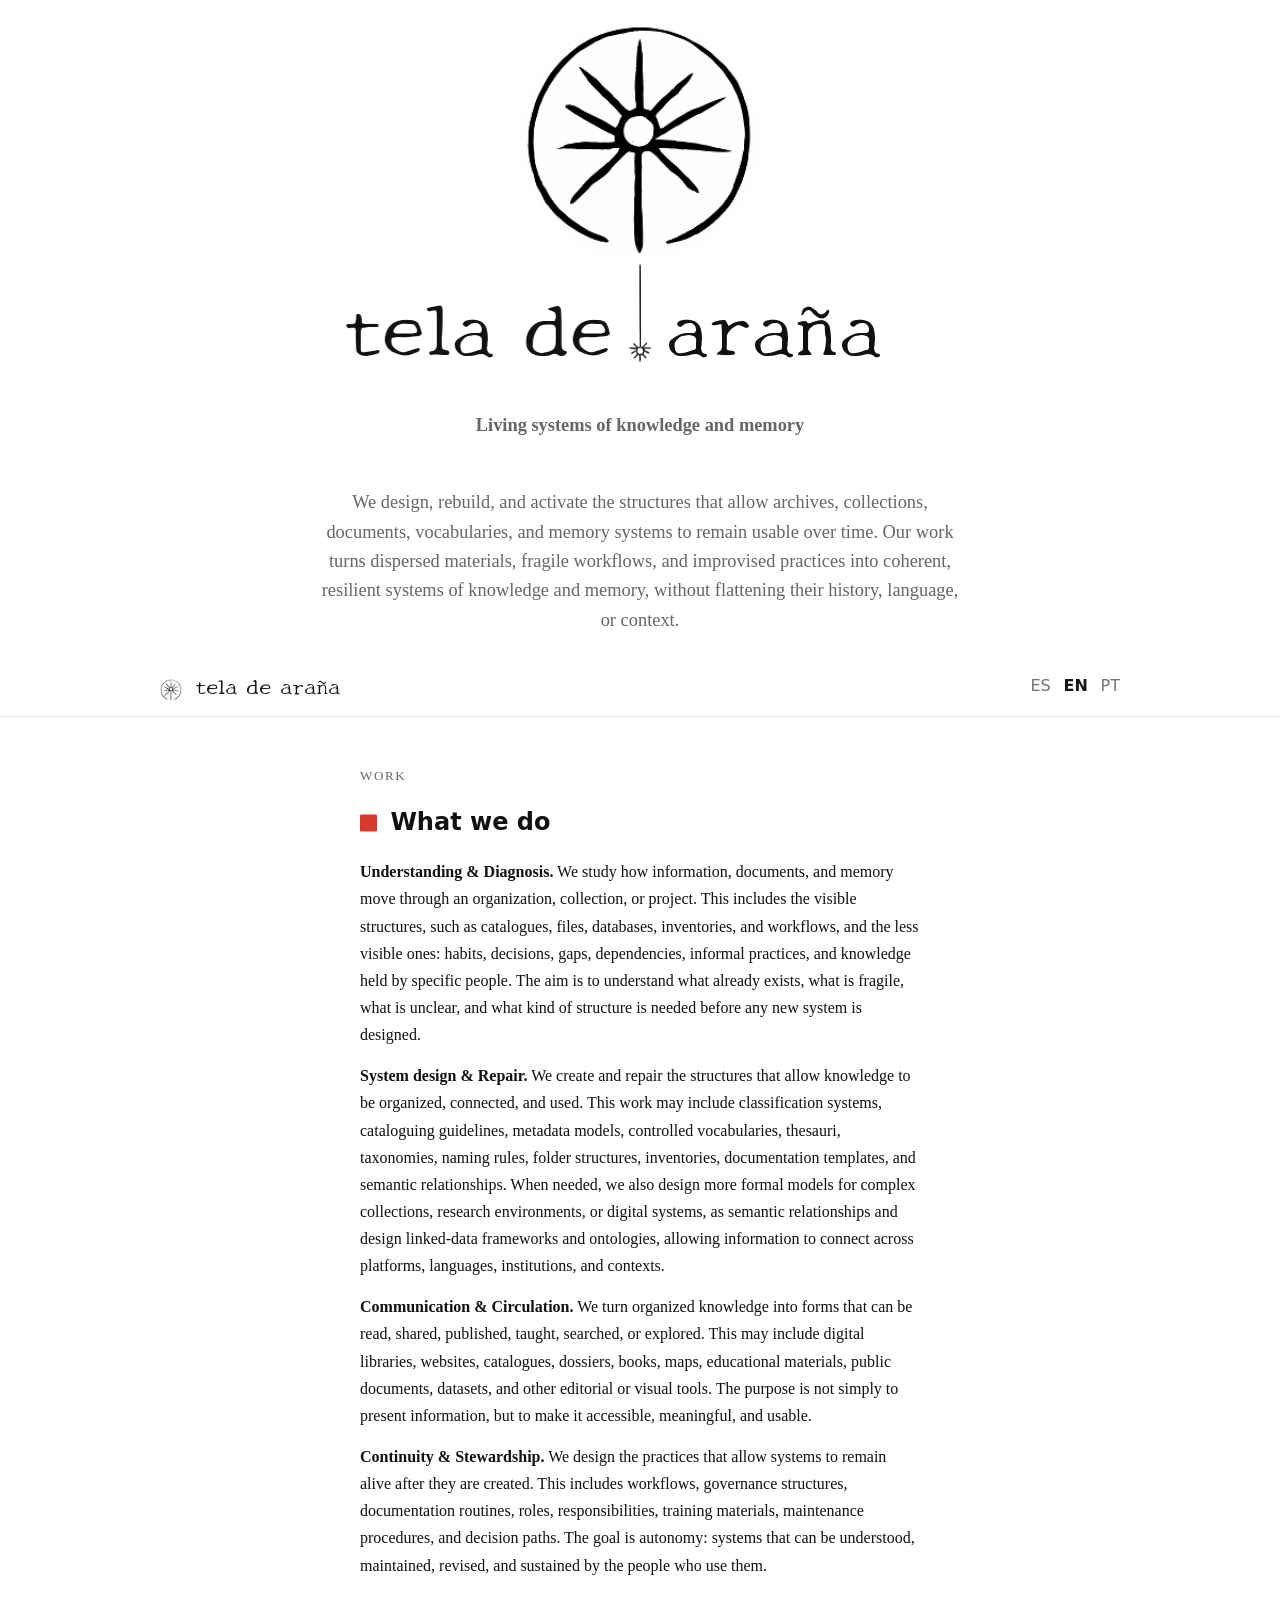
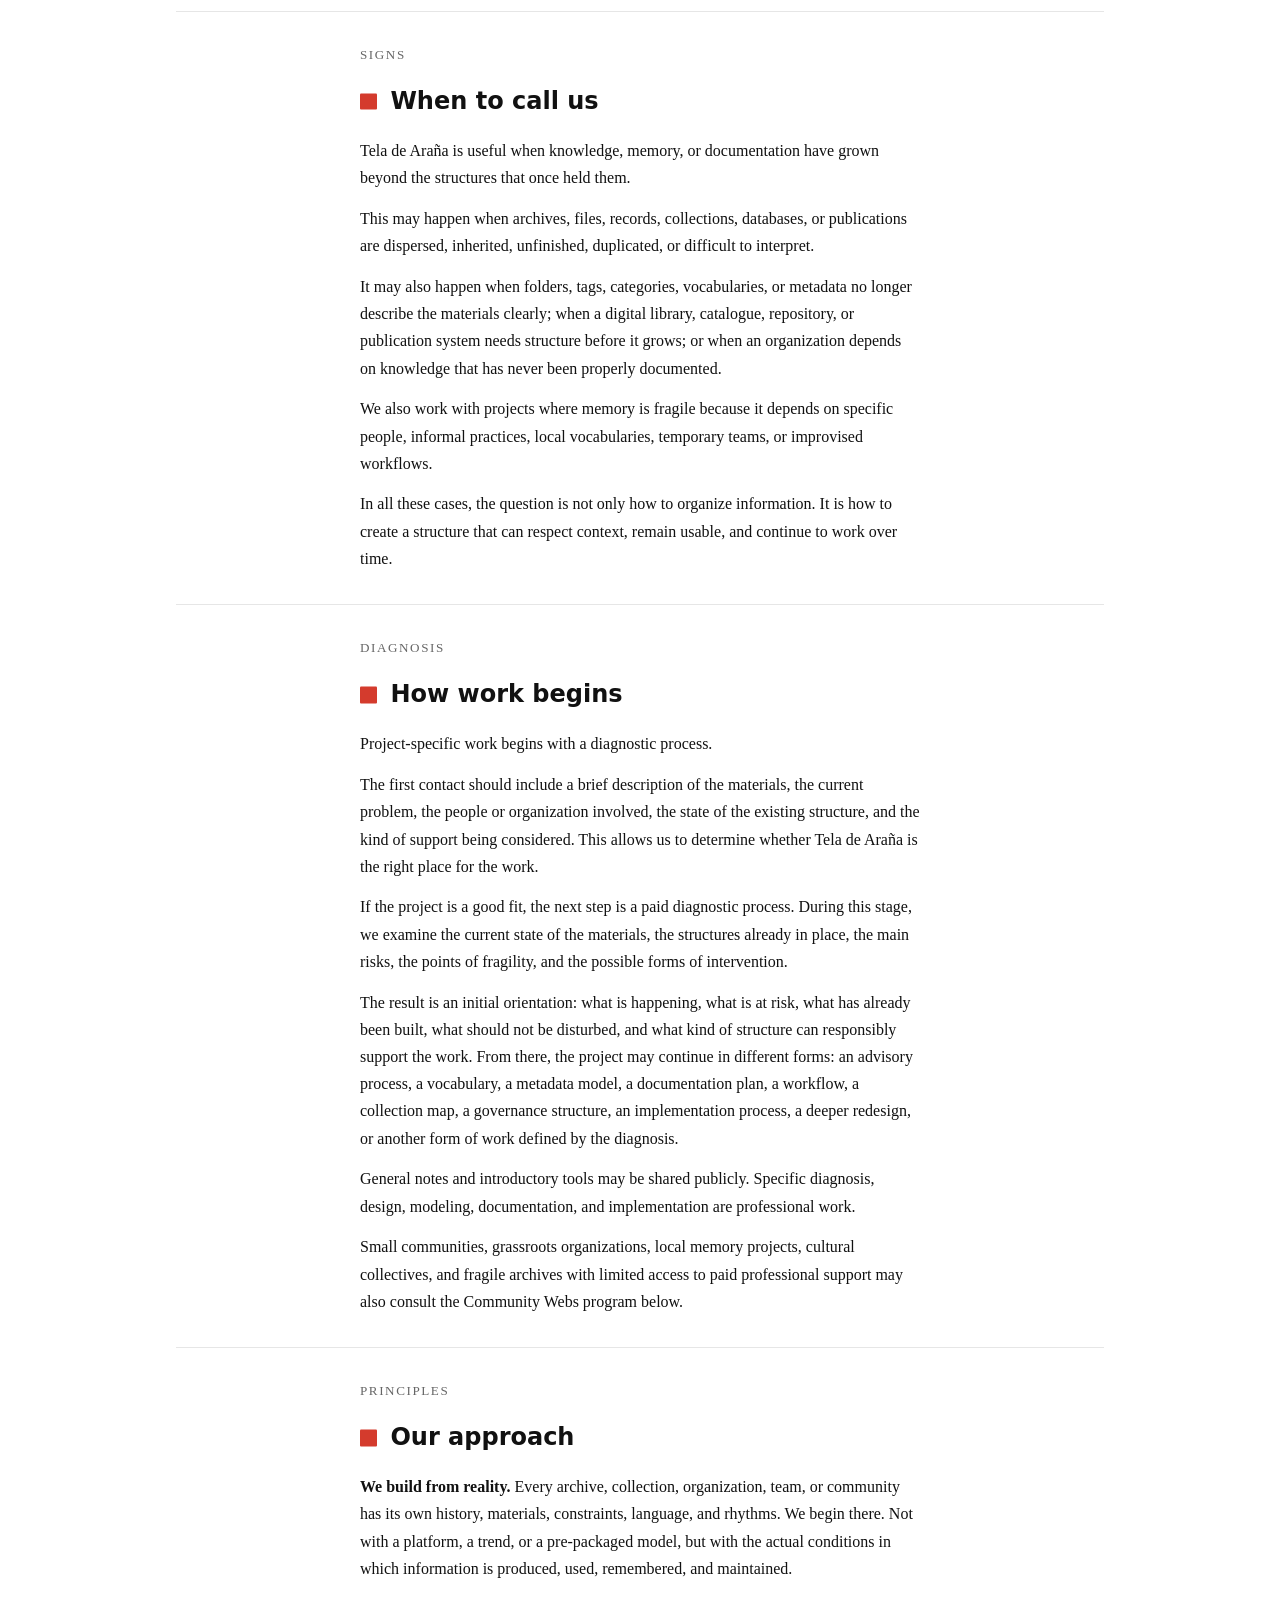
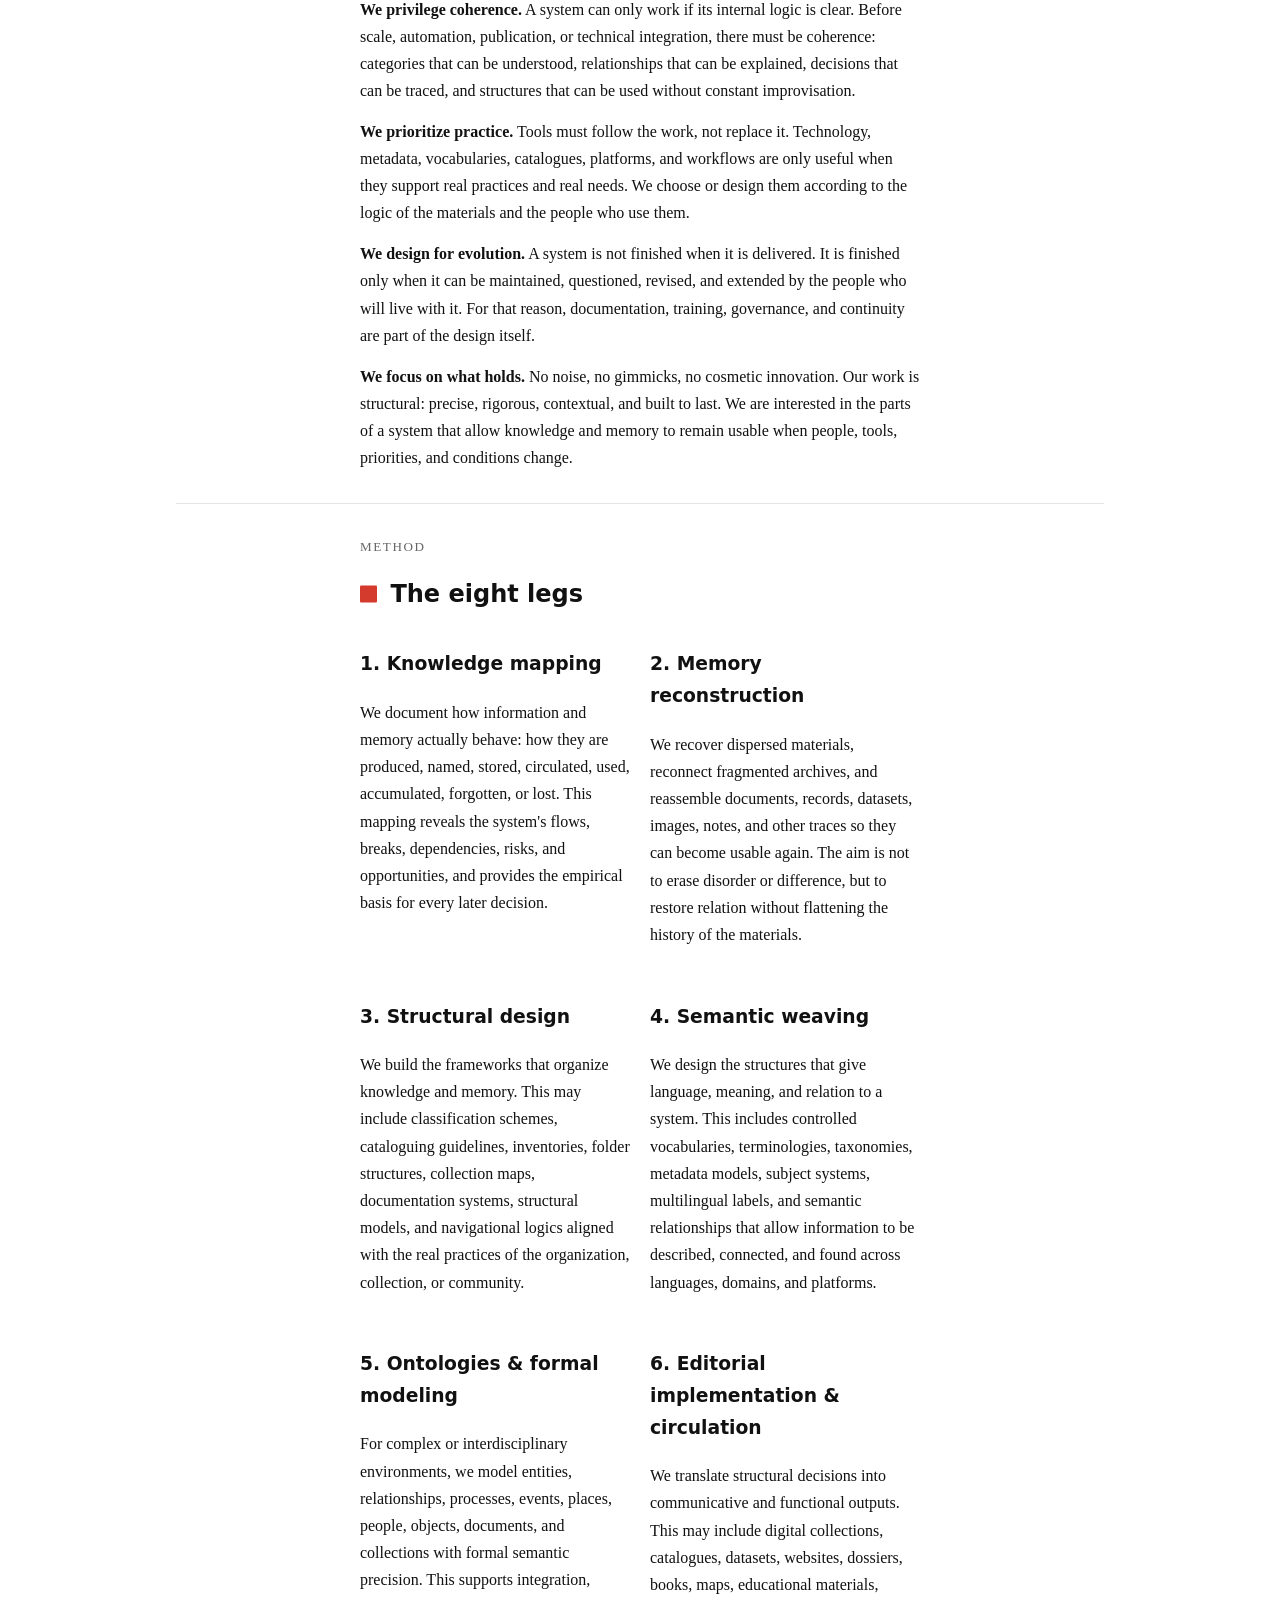
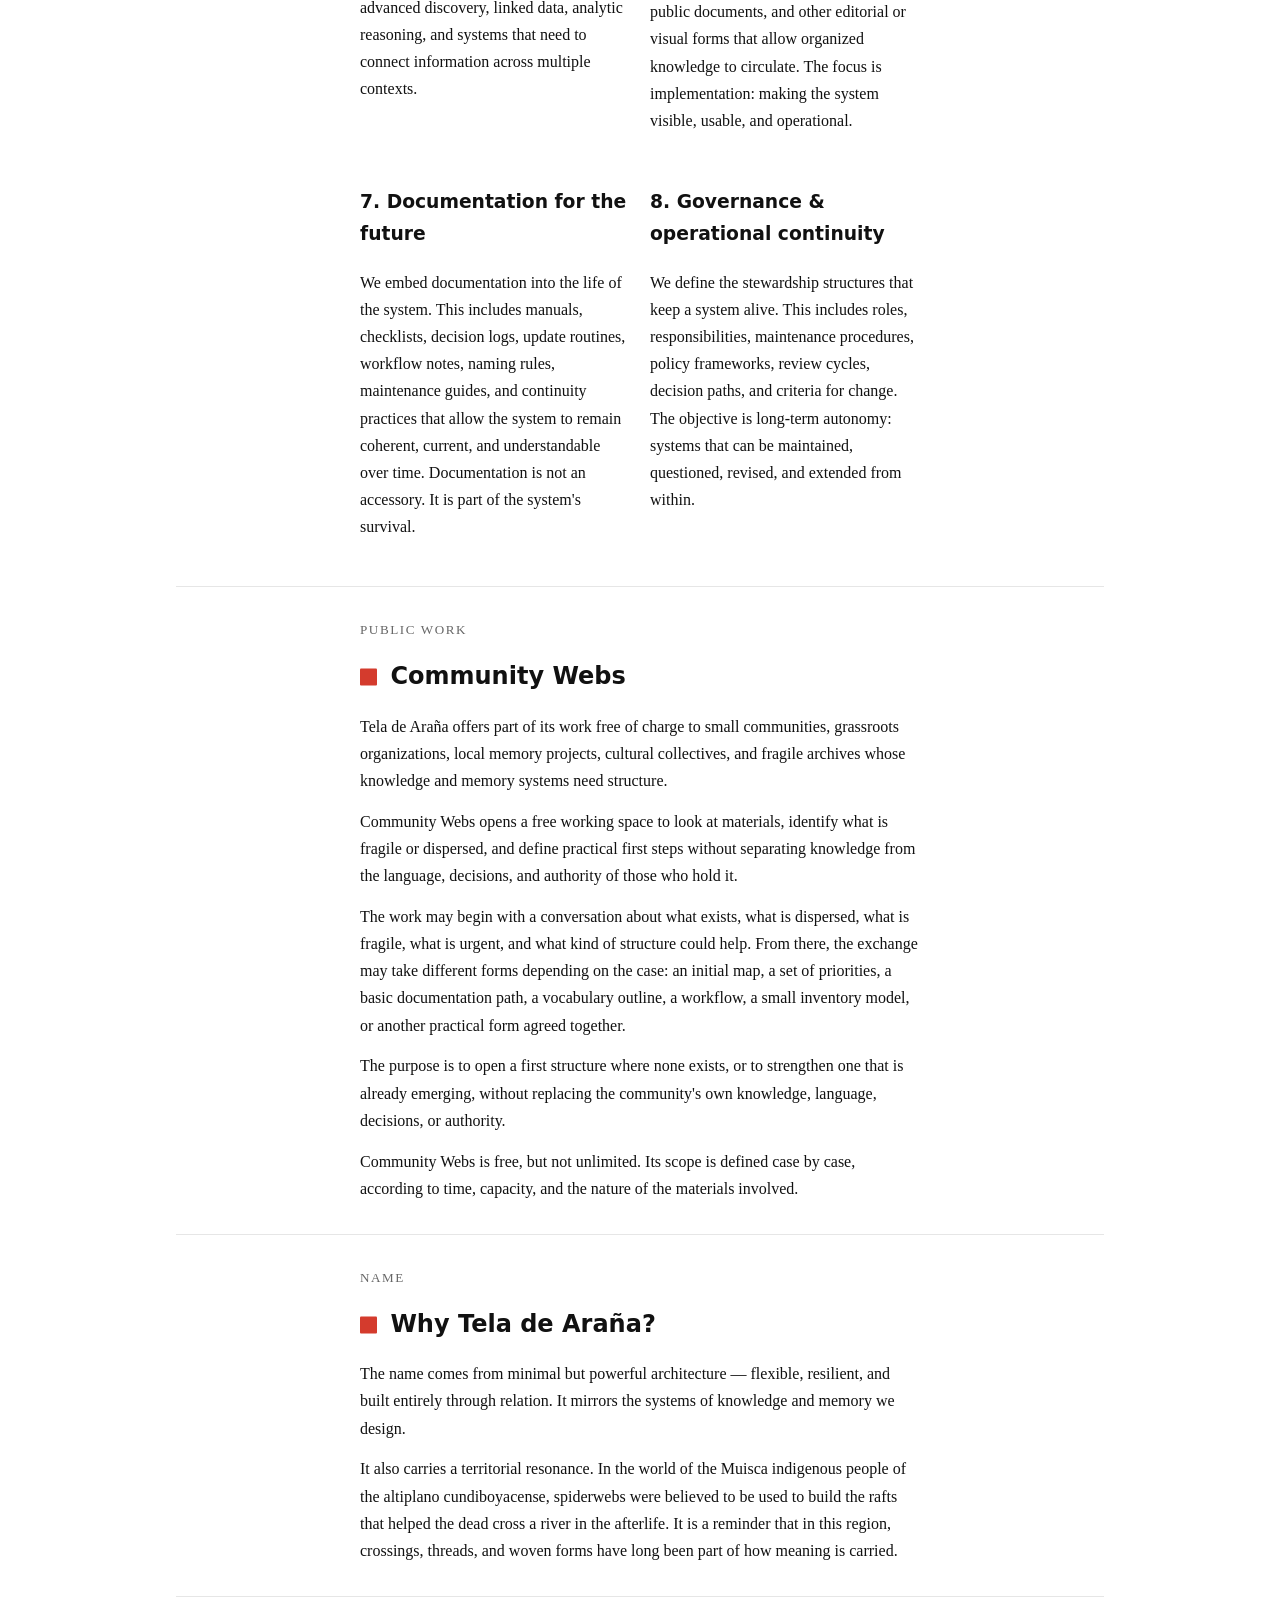
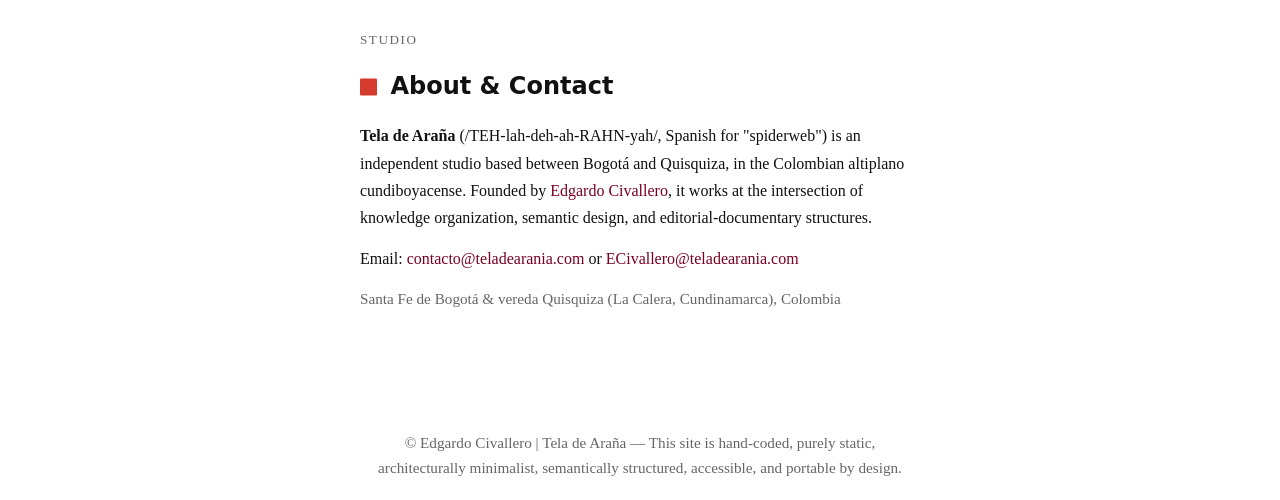
==== english.html @ c9904afb "Add files via upload" ====
<!DOCTYPE html>

<html lang="en">

<head>

<title>Tela de Araña | Living Systems of Knowledge and Memory | By Edgardo Civallero</title>

<link rel="icon" href="/favicon.ico" type="image/x-icon">
<link rel="icon" href="/favicon.png?v=2">

<meta charset="utf-8">
<meta name="viewport" content="width=device-width, initial-scale=1">
<meta name="description" content="Latin American studio specializing in knowledge organization, semantic design, and documentary–editorial systems for institutions, organizations and collectives.">

<link rel="preload" href="style.css" as="style">
<link rel="stylesheet" href="style.css">
<meta name="color-scheme" content="light dark">

<!-- Structured data -->

<script type="application/ld+json">
{
"@context": "https://schema.org",
"@type": "Organization",
"name": "Tela de Araña",
"url": "https://teladearania.com/",
"description": "Independent studio for living knowledge systems in Latin America.",
"founder": "Edgardo Civallero",
"address": {
"@type": "PostalAddress",
"addressLocality": "Bogotá",
"addressCountry": "CO"
}
}
</script>

</head>

<body>

<header role="banner">
<figure class="brand" role="group" aria-label="Tela de Araña">
<img class="brand-circle" src="img/mark-circle.png" alt="Tela de Araña glyph">
<figcaption class="brand-wordmark" aria-label="tela de araña">
<span class="left">tela de</span>
<img class="brand-thread" src="img/mark-thread.png" alt="" aria-hidden="true">
<span class="right">araña</span>
</figcaption>
</figure>

<p class="lead">
<strong>Living systems of knowledge and memory</strong></p>
<p class="lead">
We design, rebuild, and activate the structures that allow archives, collections, documents, vocabularies, and memory systems to remain usable over time. Our work turns dispersed materials, fragile workflows, and improvised practices into coherent, resilient systems of knowledge and memory, without flattening their history, language, or context.</p>
</header>

<nav class="topbar">
<div class="topbar-inner">
<a class="topbar-brand" href="/">
<img src="img/mark-circle.png" alt="" class="topbar-logo">
tela de araña
</a>
<div class="topbar-lang">
<a href="index.html" lang="es">ES</a>
<a href="/" lang="en" aria-current="page">EN</a>
<a href="portugues.html" lang="pt">PT</a>
</div>
</div>
</nav>

<main id="content" role="main">

<section id="work" aria-labelledby="h-work">
<div class="kicker">Work</div>
<h2 id="h-work">What we do</h2>
<p>
<strong>Understanding & Diagnosis.</strong> We study how information, documents, and memory move through an organization, collection, or project. This includes the visible structures, such as catalogues, files, databases, inventories, and workflows, and the less visible ones: habits, decisions, gaps, dependencies, informal practices, and knowledge held by specific people. The aim is to understand what already exists, what is fragile, what is unclear, and what kind of structure is needed before any new system is designed.</p>
<p>
<strong>System design & Repair.</strong> We create and repair the structures that allow knowledge to be organized, connected, and used. This work may include classification systems, cataloguing guidelines, metadata models, controlled vocabularies, thesauri, taxonomies, naming rules, folder structures, inventories, documentation templates, and semantic relationships. When needed, we also design more formal models for complex collections, research environments, or digital systems, as semantic relationships and design linked-data frameworks and ontologies, allowing information to connect across platforms, languages, institutions, and contexts.</p>
<p>
<strong>Communication & Circulation.</strong> We turn organized knowledge into forms that can be read, shared, published, taught, searched, or explored. This may include digital libraries, websites, catalogues, dossiers, books, maps, educational materials, public documents, datasets, and other editorial or visual tools. The purpose is not simply to present information, but to make it accessible, meaningful, and usable.</p>
<p>
<strong>Continuity & Stewardship.</strong> We design the practices that allow systems to remain alive after they are created. This includes workflows, governance structures, documentation routines, roles, responsibilities, training materials, maintenance procedures, and decision paths. The goal is autonomy: systems that can be understood, maintained, revised, and sustained by the people who use them.</p>
</section>

<hr>

<section id="signs" aria-labelledby="h-signs">
<div class="kicker">Signs</div>
<h2 id="h-signs">When to call us</h2>
<p>
Tela de Araña is useful when knowledge, memory, or documentation have grown beyond the structures that once held them.</p>
<p>
This may happen when archives, files, records, collections, databases, or publications are dispersed, inherited, unfinished, duplicated, or difficult to interpret.</p>
<p>
It may also happen when folders, tags, categories, vocabularies, or metadata no longer describe the materials clearly; when a digital library, catalogue, repository, or publication system needs structure before it grows; or when an organization depends on knowledge that has never been properly documented.</p>
<p>
We also work with projects where memory is fragile because it depends on specific people, informal practices, local vocabularies, temporary teams, or improvised workflows.</p>
<p>
In all these cases, the question is not only how to organize information. It is how to create a structure that can respect context, remain usable, and continue to work over time.</p>
</section>

<hr>

<section id="diagnosis" aria-labelledby="h-diagnosis">
<div class="kicker">Diagnosis</div>
<h2 id="h-diagnosis">How work begins</h2>
<p>
Project-specific work begins with a diagnostic process.</p>
<p>
The first contact should include a brief description of the materials, the current problem, the people or organization involved, the state of the existing structure, and the kind of support being considered. This allows us to determine whether Tela de Araña is the right place for the work.</p>
<p>
If the project is a good fit, the next step is a paid diagnostic process. During this stage, we examine the current state of the materials, the structures already in place, the main risks, the points of fragility, and the possible forms of intervention.</p>
<p>
The result is an initial orientation: what is happening, what is at risk, what has already been built, what should not be disturbed, and what kind of structure can responsibly support the work. From there, the project may continue in different forms: an advisory process, a vocabulary, a metadata model, a documentation plan, a workflow, a collection map, a governance structure, an implementation process, a deeper redesign, or another form of work defined by the diagnosis.</p>
<p>
General notes and introductory tools may be shared publicly. Specific diagnosis, design, modeling, documentation, and implementation are professional work.</p>
<p>
Small communities, grassroots organizations, local memory projects, cultural collectives, and fragile archives with limited access to paid professional support may also consult the Community Webs program below.</p>
</section>

<hr>

<section id="principles" aria-labelledby="h-principles">
<div class="kicker">Principles</div>
<h2 id="h-principles">Our approach</h2>
<p>
<strong>We build from reality.</strong> Every archive, collection, organization, team, or community has its own history, materials, constraints, language, and rhythms. We begin there. Not with a platform, a trend, or a pre-packaged model, but with the actual conditions in which information is produced, used, remembered, and maintained.</p>
<p>
<strong>We privilege coherence.</strong> A system can only work if its internal logic is clear. Before scale, automation, publication, or technical integration, there must be coherence: categories that can be understood, relationships that can be explained, decisions that can be traced, and structures that can be used without constant improvisation.</p>
<p>
<strong>We prioritize practice.</strong> Tools must follow the work, not replace it. Technology, metadata, vocabularies, catalogues, platforms, and workflows are only useful when they support real practices and real needs. We choose or design them according to the logic of the materials and the people who use them.</p>
<p>
<strong>We design for evolution.</strong> A system is not finished when it is delivered. It is finished only when it can be maintained, questioned, revised, and extended by the people who will live with it. For that reason, documentation, training, governance, and continuity are part of the design itself.</p>
<p>
<strong>We focus on what holds.</strong> No noise, no gimmicks, no cosmetic innovation. Our work is structural: precise, rigorous, contextual, and built to last. We are interested in the parts of a system that allow knowledge and memory to remain usable when people, tools, priorities, and conditions change.</p>
</section>

<hr>

<section id="method" aria-labelledby="h-method">
<div class="kicker">Method</div>
<h2 id="h-method">The eight legs</h2>
<div class="grid grid-2" role="list">
<article role="listitem"><h3>1. Knowledge mapping</h3><p>
We document how information and memory actually behave: how they are produced, named, stored, circulated, used, accumulated, forgotten, or lost. This mapping reveals the system's flows, breaks, dependencies, risks, and opportunities, and provides the empirical basis for every later decision.</p></article>
<article role="listitem"><h3>2. Memory reconstruction</h3><p>
We recover dispersed materials, reconnect fragmented archives, and reassemble documents, records, datasets, images, notes, and other traces so they can become usable again. The aim is not to erase disorder or difference, but to restore relation without flattening the history of the materials.</p></article>
<article role="listitem"><h3>3. Structural design</h3><p>
We build the frameworks that organize knowledge and memory. This may include classification schemes, cataloguing guidelines, inventories, folder structures, collection maps, documentation systems, structural models, and navigational logics aligned with the real practices of the organization, collection, or community.</p></article>
<article role="listitem"><h3>4. Semantic weaving</h3><p>
We design the structures that give language, meaning, and relation to a system. This includes controlled vocabularies, terminologies, taxonomies, metadata models, subject systems, multilingual labels, and semantic relationships that allow information to be described, connected, and found across languages, domains, and platforms.</p></article>
<article role="listitem"><h3>5. Ontologies & formal modeling</h3><p>
For complex or interdisciplinary environments, we model entities, relationships, processes, events, places, people, objects, documents, and collections with formal semantic precision. This supports integration, advanced discovery, linked data, analytic reasoning, and systems that need to connect information across multiple contexts.</p></article>
<article role="listitem"><h3>6. Editorial implementation & circulation</h3><p>
We translate structural decisions into communicative and functional outputs. This may include digital collections, catalogues, datasets, websites, dossiers, books, maps, educational materials, public documents, and other editorial or visual forms that allow organized knowledge to circulate. The focus is implementation: making the system visible, usable, and operational.</p></article>
<article role="listitem"><h3>7. Documentation for the future</h3><p>
We embed documentation into the life of the system. This includes manuals, checklists, decision logs, update routines, workflow notes, naming rules, maintenance guides, and continuity practices that allow the system to remain coherent, current, and understandable over time. Documentation is not an accessory. It is part of the system's survival.</p></article>
<article role="listitem"><h3>8. Governance & operational continuity</h3><p>
We define the stewardship structures that keep a system alive. This includes roles, responsibilities, maintenance procedures, policy frameworks, review cycles, decision paths, and criteria for change. The objective is long-term autonomy: systems that can be maintained, questioned, revised, and extended from within.</p></article>
</div>
</section>

<hr>

<section id="publicwork" aria-labelledby="h-publicwork">
<div class="kicker">Public work</div>
<h2 id="h-publicwork">Community Webs</h2>
<p>
Tela de Araña offers part of its work free of charge to small communities, grassroots organizations, local memory projects, cultural collectives, and fragile archives whose knowledge and memory systems need structure.</p>
<p>
Community Webs opens a free working space to look at materials, identify what is fragile or dispersed, and define practical first steps without separating knowledge from the language, decisions, and authority of those who hold it.</p>
<p>
The work may begin with a conversation about what exists, what is dispersed, what is fragile, what is urgent, and what kind of structure could help. From there, the exchange may take different forms depending on the case: an initial map, a set of priorities, a basic documentation path, a vocabulary outline, a workflow, a small inventory model, or another practical form agreed together.</p>
<p>
The purpose is to open a first structure where none exists, or to strengthen one that is already emerging, without replacing the community's own knowledge, language, decisions, or authority.</p>
<p>
Community Webs is free, but not unlimited. Its scope is defined case by case, according to time, capacity, and the nature of the materials involved.</p>
</section>

<hr>

<section id="name" aria-labelledby="h-name">
<div class="kicker">Name</div>
<h2 id="h-name">Why Tela de Araña?</h2>
<p>The name comes from minimal but powerful architecture — flexible, resilient, and built entirely through relation. It mirrors the systems of knowledge and memory we design.</p>
<p>It also carries a territorial resonance. In the world of the Muisca indigenous people of the altiplano cundiboyacense, spiderwebs were believed to be used to build the rafts that helped the dead cross a river in the afterlife. It is a reminder that in this region, crossings, threads, and woven forms have long been part of how meaning is carried.</p>
</section>

<hr>

<section id="contact" aria-labelledby="h-contact">
<div class="kicker">Studio</div>
<h2 id="h-contact">About & Contact</h2>
<p><strong>Tela de Araña</strong> (/TEH-lah-deh-ah-RAHN-yah/, Spanish for "spiderweb") is an independent studio based between Bogotá and Quisquiza, in the Colombian altiplano cundiboyacense. Founded by <a href="https://edgardocivallero.com/eng/english.html" target="_blank" title="Edgardo Civallero">Edgardo Civallero</a>, it works at the intersection of knowledge organization, semantic design, and editorial-documentary structures.</p>
<p>Email: <a href="mailto:contacto@teladearania.com">contacto@teladearania.com</a> or <a href="mailto:ECivallero@teladearania.com">ECivallero@teladearania.com</a></p>
<p class="small">Santa Fe de Bogotá & vereda Quisquiza (La Calera, Cundinamarca), Colombia</p>
</section>
</main>

<footer role="contentinfo">
<p class="small">© Edgardo Civallero | Tela de Araña — This site is hand-coded, purely static, architecturally minimalist, semantically structured, accessible, and portable by design.</p>
</footer>
</body>
</html>
---- style.css ----
/* Fuente */

@font-face {
font-family: 'New Tegomin';
src: url('fonts/NewTegomin-Regular.ttf') format('truetype');
font-weight: 400;
font-style: normal;
font-display: swap;
}

/* Variables de diseño */

:root {
/* Colores */
--bg: #ffffff;
--fg: #111111;
--muted: #666666;
--link: #7a0022;
--line: #e6e6e6;
--accent: #d43b2d;

/* layout */
--maxch: 70ch;

/* Brand / logo */
--brand-w: 680px;
--circle-d: 240px;
--thread-h: 100px;
--gap: 22px;

--title-size: 4.8rem;
--title-track: 0.01em;

/* Animación del logo */
--t-fade: 2.2s;
--t-drop: 2.6s;
--t-slide: 2.0s;

--delay-circle: .20s;
--delay-thread: 1.20s;
--delay-left:   2.20s;
--delay-right:  2.45s;
}

/* Paleta Dark Mode */

@media (prefers-color-scheme: dark) {
:root {
--bg: #0b0b0c;
--fg: #eaeaea;
--muted: #a9a9a9;
--accent: #d43b2d;
--link: #e06666;
--line: #2a2a2a;
}
}

/* Base */

* {
box-sizing: border-box;
}

html {
scroll-behavior: smooth;
}

body {
margin: 0;
background: var(--bg);
color: var(--fg);
font: 16px/1.7 ui-serif, Georgia, Cambria, "Times New Roman", Times, serif;
}

/* Main */

main {
max-width: 960px;
margin: 0 auto;
padding: 3rem 1rem;
}

header, footer {
max-width: 960px;
margin: 0 auto;
padding: 1.25rem 1rem;
}

/* Tipografía */

h1, h2, h3 {
font-family: ui-sans-serif, system-ui, -apple-system, "Segoe UI", Roboto, Helvetica, Arial;
}

h1 {
font-weight: 600;
font-size: clamp(1.8rem, 1.2rem + 2.2vw, 3.2rem);
margin: 0.5rem 0 0;
}

h2 {
position: relative;
padding-left: 1.9rem;
line-height: 1.3;
}

h2::before {
content: "";
position: absolute;
left: 0;
top: 50%;
transform: translateY(-50%);
width: .7em;
height: .7em;
background: var(--accent);
border-radius: 1px;
}

.lead {
max-width: var(--maxch);
color: var(--muted);
text-align: center;
margin: 3rem auto 0;
font-size: 1.15rem;
line-height: 1.6;
}

hr {
border: 0;
border-top: 1px solid var(--line);
margin: 2rem 0;
}

section {
max-width: var(--maxch);
margin: 0 auto 2rem auto;
}

p {
margin: 0.85rem 0;
}

a {
color: var(--link);
text-decoration: none;
text-underline-offset: 0.15em;
}

a:focus-visible, button:focus-visible {
outline: 2px solid var(--link);
outline-offset: 2px;
}

.small {
font-size: 0.95rem;
color: var(--muted);
}

/* Grid */

.grid {
display: grid;
grid-template-columns: 1fr;
gap: 1.25rem;
}

@media (min-width: 900px) {
.grid-2 {
grid-template-columns: 1fr 1fr;
}
}

.kicker {
letter-spacing: 0.12em;
text-transform: uppercase;
font-size: 0.82rem;
color: var(--muted);
}

ul.clean {
list-style: none;
padding: 0;
margin: 0;
}

ul.clean li {
margin: 0.4rem 0;
}

code {
font-family: ui-monospace, SFMono-Regular, Menlo, Monaco, Consolas, "Liberation Mono", monospace;
font-size: 0.9em;
background: rgba(127, 127, 127, 0.08);
padding: 0.1em 0.3em;
border-radius: 0.25em;
}

/* Pie */

footer {
text-align: center;
}

footer .small {
max-width: var(--maxch);
margin: 1.25rem auto 0;
line-height: 1.6;
}

/* Brand */

.brand {
width: var(--brand-w);
margin: 0 auto;
display: grid;
justify-items: center;
row-gap: var(--gap);
}

/* Fade in del círculo */

.brand-circle {
width: var(--circle-d);
height: auto;
opacity: 0;
animation: tdaFade var(--t-fade) cubic-bezier(.16, 1, .3, 1) var(--delay-circle) forwards;
will-change: opacity;
}

/* Wordmark */

.brand-wordmark {
width: var(--brand-w);
display: grid;
grid-template-columns: 1fr auto 1fr;
align-items: end;
column-gap: 14px;
white-space: nowrap;

font: var(--title-size)/1.05 'New Tegomin', ui-serif, Georgia, Cambria, "Times New Roman", Times, serif;
letter-spacing: var(--title-track);
color: var(--fg);
}

/* Thread */

.brand-thread {
display: block;
width: auto;
height: var(--thread-h);
justify-self: center;
align-self: end;
margin-top: -40px;
transform-origin: top center;
transform: scaleY(0);
opacity: .01;
animation: tdaDrop var(--t-drop) cubic-bezier(.16, 1, .3, 1) var(--delay-thread) forwards;
will-change: opacity, transform;
}

/* Tela de araña flanqueando el hilo */

.brand-wordmark .left, .brand-wordmark .right {
display: inline-block;
opacity: 0;
will-change: transform, opacity;
}

.brand-wordmark .left {
justify-self: end;
transform: translateX(-10%);
animation: tdaSlideL var(--t-slide) cubic-bezier(.16, 1, .3, 1) var(--delay-left) forwards;
}

.brand-wordmark .right {
justify-self: start;
transform: translateX(10%);
animation: tdaSlideR var(--t-slide) cubic-bezier(.16, 1, .3, 1) var(--delay-right) forwards;
}

/* Brand - Animaciones */

@keyframes tdaFade {
to { opacity: 1; }
}

@keyframes tdaDrop {
0%   { transform: scaleY(0); opacity: .01; }
30%  { opacity: 1; }
100% { transform: scaleY(1); opacity: 1; }
}

@keyframes tdaSlideL {
to { transform: translateX(0); opacity: 1; }
}

@keyframes tdaSlideR {
to { transform: translateX(0); opacity: 1; }
}

/* Motion accessibility */

@media (prefers-reduced-motion: reduce) {
* {
animation: none !important;
transition: none !important;
}
}

/* Sticky */

.topbar {
position: sticky;
top: 0;
z-index: 20;
background: var(--bg);
border-bottom: 1px solid var(--line);
padding: .75rem 1rem;
opacity: .98;
backdrop-filter: blur(3px);
}

.topbar-inner {
max-width: 960px;
margin: 0 auto;
display: flex;
justify-content: space-between;
align-items: center;
font-family: ui-sans-serif, system-ui, -apple-system, "Segoe UI", Roboto, Helvetica, Arial;
}

.topbar-brand {
font-family: 'New Tegomin', ui-serif, Georgia, Cambria, "Times New Roman", Times, serif;
font-weight: 400;
color: var(--fg);
text-decoration: none;
font-size: 1.35rem;
letter-spacing: var(--title-track);
}

.topbar-lang {
display: flex;
gap: .8rem;
padding: 0;
border: none;
background: none;
opacity: 1;
}

.topbar-lang a {
text-decoration: none;
color: var(--fg);
opacity: .6;
transition: opacity .2s ease;
}

.topbar-lang a:hover {
opacity: 1;
}

.topbar-lang a[aria-current="page"] {
opacity: 1;
font-weight: 600;
}

.topbar-logo {
width: 22px;
height: 22px;
margin-right: .35rem;
vertical-align: middle;
opacity: .85;
}

/* Mobile banner */
@media (max-width: 560px) {
:root{
--brand-w: 100%;
--circle-d: clamp(140px, 46vw, 220px);
--title-size: clamp(2.4rem, 10vw, 3.4rem);
--gap: 14px;

/* speed up a bit on mobile */
--t-fade: 1.6s;
--t-slide: 1.1s;

/* circle first, then left, then right */
--delay-circle: .10s;
--delay-left:   .85s;
--delay-right:  1.10s;
}

.brand { width: 100%; }

.brand-wordmark{
width: 100%;
grid-template-columns: 1fr;
column-gap: 0;
row-gap: .15rem;
white-space: normal;
text-align: center;
}

/* Remove the thread on mobile */
.brand-thread{
display: none;
}

/* Center both words */
.brand-wordmark .left,
.brand-wordmark .right{
justify-self: center;
}

/* Make the slide-in feel right on mobile */
.brand-wordmark .left{
transform: translateX(-16%);
animation: tdaSlideL var(--t-slide) cubic-bezier(.16, 1, .3, 1) var(--delay-left) forwards;
}

.brand-wordmark .right{
transform: translateX(16%);
animation: tdaSlideR var(--t-slide) cubic-bezier(.16, 1, .3, 1) var(--delay-right) forwards;
}

/* Optional: tighten the lead spacing so the header breathes */
.lead{
margin-top: 1.6rem;
font-size: 1.05rem;
}
}
---- style.css ----
/* Fuente */

@font-face {
font-family: 'New Tegomin';
src: url('fonts/NewTegomin-Regular.ttf') format('truetype');
font-weight: 400;
font-style: normal;
font-display: swap;
}

/* Variables de diseño */

:root {
/* Colores */
--bg: #ffffff;
--fg: #111111;
--muted: #666666;
--link: #7a0022;
--line: #e6e6e6;
--accent: #d43b2d;

/* layout */
--maxch: 70ch;

/* Brand / logo */
--brand-w: 680px;
--circle-d: 240px;
--thread-h: 100px;
--gap: 22px;

--title-size: 4.8rem;
--title-track: 0.01em;

/* Animación del logo */
--t-fade: 2.2s;
--t-drop: 2.6s;
--t-slide: 2.0s;

--delay-circle: .20s;
--delay-thread: 1.20s;
--delay-left:   2.20s;
--delay-right:  2.45s;
}

/* Paleta Dark Mode */

@media (prefers-color-scheme: dark) {
:root {
--bg: #0b0b0c;
--fg: #eaeaea;
--muted: #a9a9a9;
--accent: #d43b2d;
--link: #e06666;
--line: #2a2a2a;
}
}

/* Base */

* {
box-sizing: border-box;
}

html {
scroll-behavior: smooth;
}

body {
margin: 0;
background: var(--bg);
color: var(--fg);
font: 16px/1.7 ui-serif, Georgia, Cambria, "Times New Roman", Times, serif;
}

/* Main */

main {
max-width: 960px;
margin: 0 auto;
padding: 3rem 1rem;
}

header, footer {
max-width: 960px;
margin: 0 auto;
padding: 1.25rem 1rem;
}

/* Tipografía */

h1, h2, h3 {
font-family: ui-sans-serif, system-ui, -apple-system, "Segoe UI", Roboto, Helvetica, Arial;
}

h1 {
font-weight: 600;
font-size: clamp(1.8rem, 1.2rem + 2.2vw, 3.2rem);
margin: 0.5rem 0 0;
}

h2 {
position: relative;
padding-left: 1.9rem;
line-height: 1.3;
}

h2::before {
content: "";
position: absolute;
left: 0;
top: 50%;
transform: translateY(-50%);
width: .7em;
height: .7em;
background: var(--accent);
border-radius: 1px;
}

.lead {
max-width: var(--maxch);
color: var(--muted);
text-align: center;
margin: 3rem auto 0;
font-size: 1.15rem;
line-height: 1.6;
}

hr {
border: 0;
border-top: 1px solid var(--line);
margin: 2rem 0;
}

section {
max-width: var(--maxch);
margin: 0 auto 2rem auto;
}

p {
margin: 0.85rem 0;
}

a {
color: var(--link);
text-decoration: none;
text-underline-offset: 0.15em;
}

a:focus-visible, button:focus-visible {
outline: 2px solid var(--link);
outline-offset: 2px;
}

.small {
font-size: 0.95rem;
color: var(--muted);
}

/* Grid */

.grid {
display: grid;
grid-template-columns: 1fr;
gap: 1.25rem;
}

@media (min-width: 900px) {
.grid-2 {
grid-template-columns: 1fr 1fr;
}
}

.kicker {
letter-spacing: 0.12em;
text-transform: uppercase;
font-size: 0.82rem;
color: var(--muted);
}

ul.clean {
list-style: none;
padding: 0;
margin: 0;
}

ul.clean li {
margin: 0.4rem 0;
}

code {
font-family: ui-monospace, SFMono-Regular, Menlo, Monaco, Consolas, "Liberation Mono", monospace;
font-size: 0.9em;
background: rgba(127, 127, 127, 0.08);
padding: 0.1em 0.3em;
border-radius: 0.25em;
}

/* Pie */

footer {
text-align: center;
}

footer .small {
max-width: var(--maxch);
margin: 1.25rem auto 0;
line-height: 1.6;
}

/* Brand */

.brand {
width: var(--brand-w);
margin: 0 auto;
display: grid;
justify-items: center;
row-gap: var(--gap);
}

/* Fade in del círculo */

.brand-circle {
width: var(--circle-d);
height: auto;
opacity: 0;
animation: tdaFade var(--t-fade) cubic-bezier(.16, 1, .3, 1) var(--delay-circle) forwards;
will-change: opacity;
}

/* Wordmark */

.brand-wordmark {
width: var(--brand-w);
display: grid;
grid-template-columns: 1fr auto 1fr;
align-items: end;
column-gap: 14px;
white-space: nowrap;

font: var(--title-size)/1.05 'New Tegomin', ui-serif, Georgia, Cambria, "Times New Roman", Times, serif;
letter-spacing: var(--title-track);
color: var(--fg);
}

/* Thread */

.brand-thread {
display: block;
width: auto;
height: var(--thread-h);
justify-self: center;
align-self: end;
margin-top: -40px;
transform-origin: top center;
transform: scaleY(0);
opacity: .01;
animation: tdaDrop var(--t-drop) cubic-bezier(.16, 1, .3, 1) var(--delay-thread) forwards;
will-change: opacity, transform;
}

/* Tela de araña flanqueando el hilo */

.brand-wordmark .left, .brand-wordmark .right {
display: inline-block;
opacity: 0;
will-change: transform, opacity;
}

.brand-wordmark .left {
justify-self: end;
transform: translateX(-10%);
animation: tdaSlideL var(--t-slide) cubic-bezier(.16, 1, .3, 1) var(--delay-left) forwards;
}

.brand-wordmark .right {
justify-self: start;
transform: translateX(10%);
animation: tdaSlideR var(--t-slide) cubic-bezier(.16, 1, .3, 1) var(--delay-right) forwards;
}

/* Brand - Animaciones */

@keyframes tdaFade {
to { opacity: 1; }
}

@keyframes tdaDrop {
0%   { transform: scaleY(0); opacity: .01; }
30%  { opacity: 1; }
100% { transform: scaleY(1); opacity: 1; }
}

@keyframes tdaSlideL {
to { transform: translateX(0); opacity: 1; }
}

@keyframes tdaSlideR {
to { transform: translateX(0); opacity: 1; }
}

/* Motion accessibility */

@media (prefers-reduced-motion: reduce) {
* {
animation: none !important;
transition: none !important;
}
}

/* Sticky */

.topbar {
position: sticky;
top: 0;
z-index: 20;
background: var(--bg);
border-bottom: 1px solid var(--line);
padding: .75rem 1rem;
opacity: .98;
backdrop-filter: blur(3px);
}

.topbar-inner {
max-width: 960px;
margin: 0 auto;
display: flex;
justify-content: space-between;
align-items: center;
font-family: ui-sans-serif, system-ui, -apple-system, "Segoe UI", Roboto, Helvetica, Arial;
}

.topbar-brand {
font-family: 'New Tegomin', ui-serif, Georgia, Cambria, "Times New Roman", Times, serif;
font-weight: 400;
color: var(--fg);
text-decoration: none;
font-size: 1.35rem;
letter-spacing: var(--title-track);
}

.topbar-lang {
display: flex;
gap: .8rem;
padding: 0;
border: none;
background: none;
opacity: 1;
}

.topbar-lang a {
text-decoration: none;
color: var(--fg);
opacity: .6;
transition: opacity .2s ease;
}

.topbar-lang a:hover {
opacity: 1;
}

.topbar-lang a[aria-current="page"] {
opacity: 1;
font-weight: 600;
}

.topbar-logo {
width: 22px;
height: 22px;
margin-right: .35rem;
vertical-align: middle;
opacity: .85;
}

/* Mobile banner */
@media (max-width: 560px) {
:root{
--brand-w: 100%;
--circle-d: clamp(140px, 46vw, 220px);
--title-size: clamp(2.4rem, 10vw, 3.4rem);
--gap: 14px;

/* speed up a bit on mobile */
--t-fade: 1.6s;
--t-slide: 1.1s;

/* circle first, then left, then right */
--delay-circle: .10s;
--delay-left:   .85s;
--delay-right:  1.10s;
}

.brand { width: 100%; }

.brand-wordmark{
width: 100%;
grid-template-columns: 1fr;
column-gap: 0;
row-gap: .15rem;
white-space: normal;
text-align: center;
}

/* Remove the thread on mobile */
.brand-thread{
display: none;
}

/* Center both words */
.brand-wordmark .left,
.brand-wordmark .right{
justify-self: center;
}

/* Make the slide-in feel right on mobile */
.brand-wordmark .left{
transform: translateX(-16%);
animation: tdaSlideL var(--t-slide) cubic-bezier(.16, 1, .3, 1) var(--delay-left) forwards;
}

.brand-wordmark .right{
transform: translateX(16%);
animation: tdaSlideR var(--t-slide) cubic-bezier(.16, 1, .3, 1) var(--delay-right) forwards;
}

/* Optional: tighten the lead spacing so the header breathes */
.lead{
margin-top: 1.6rem;
font-size: 1.05rem;
}
}
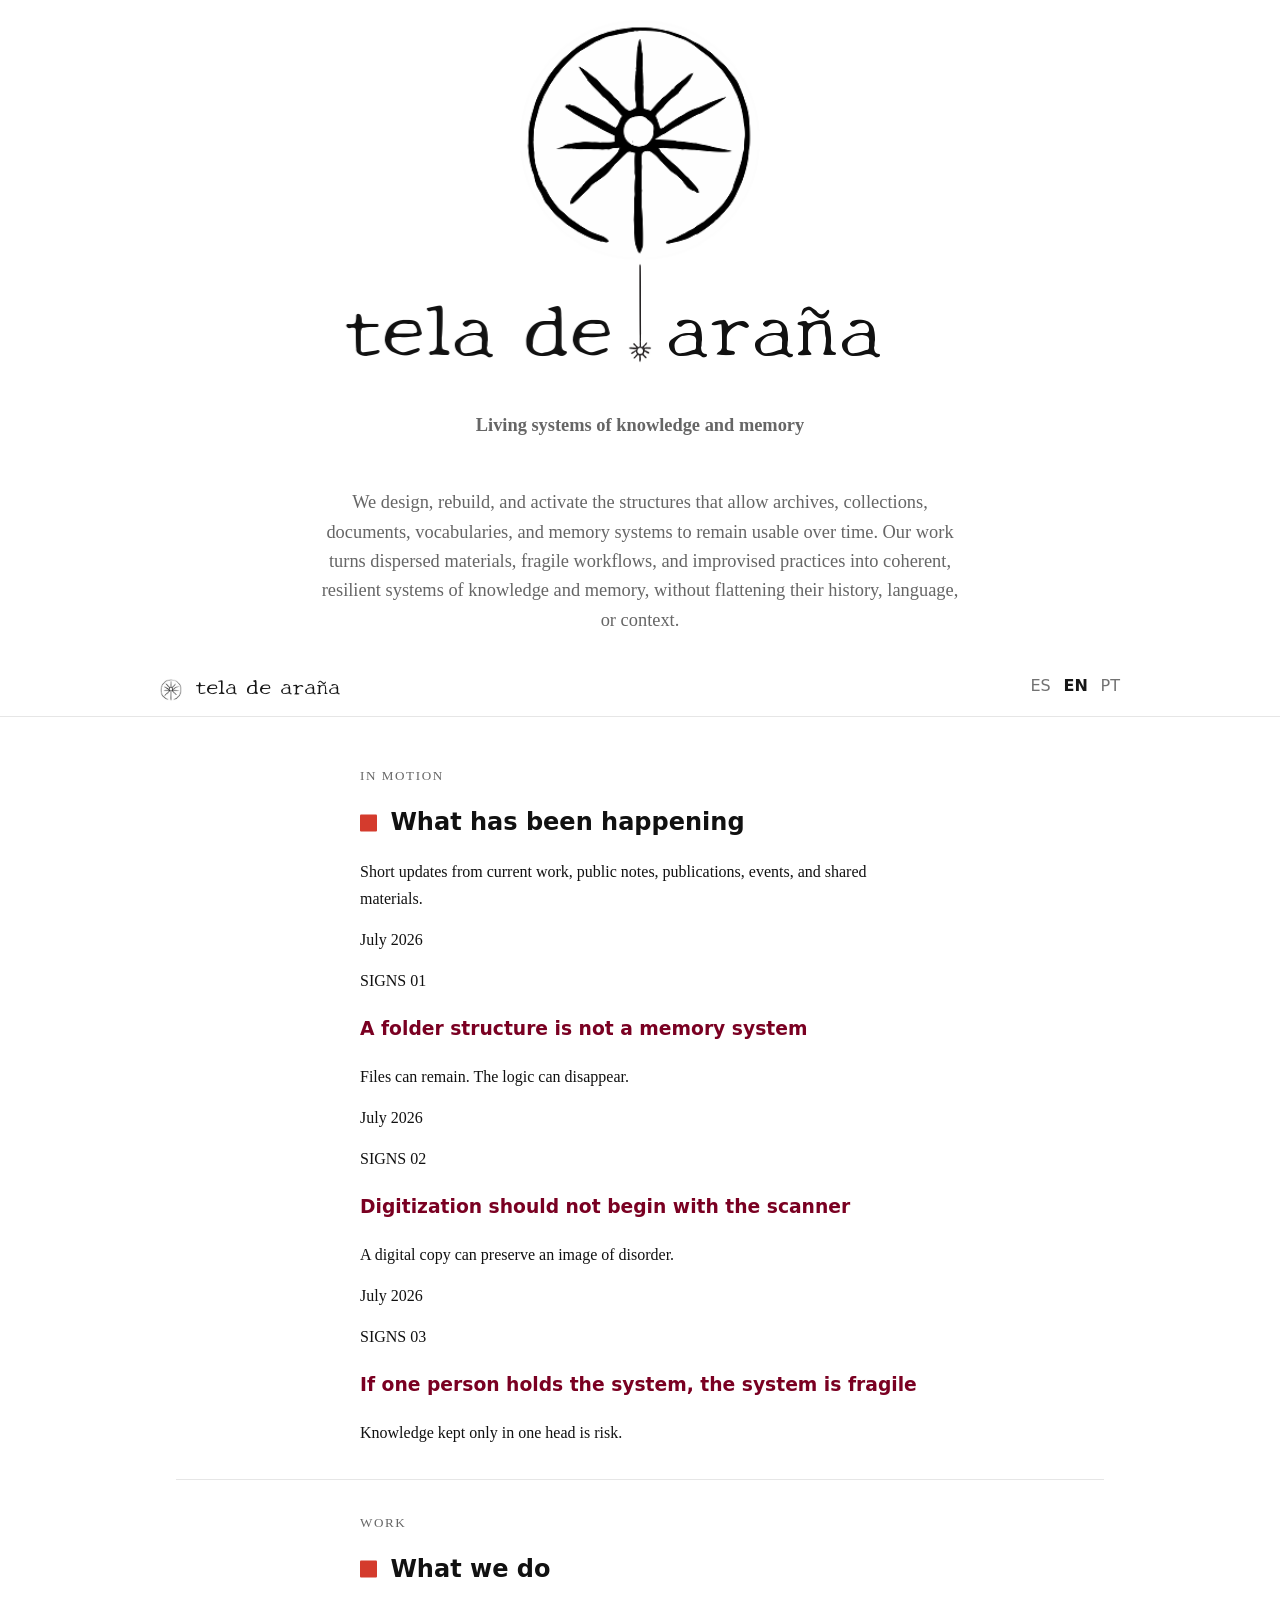
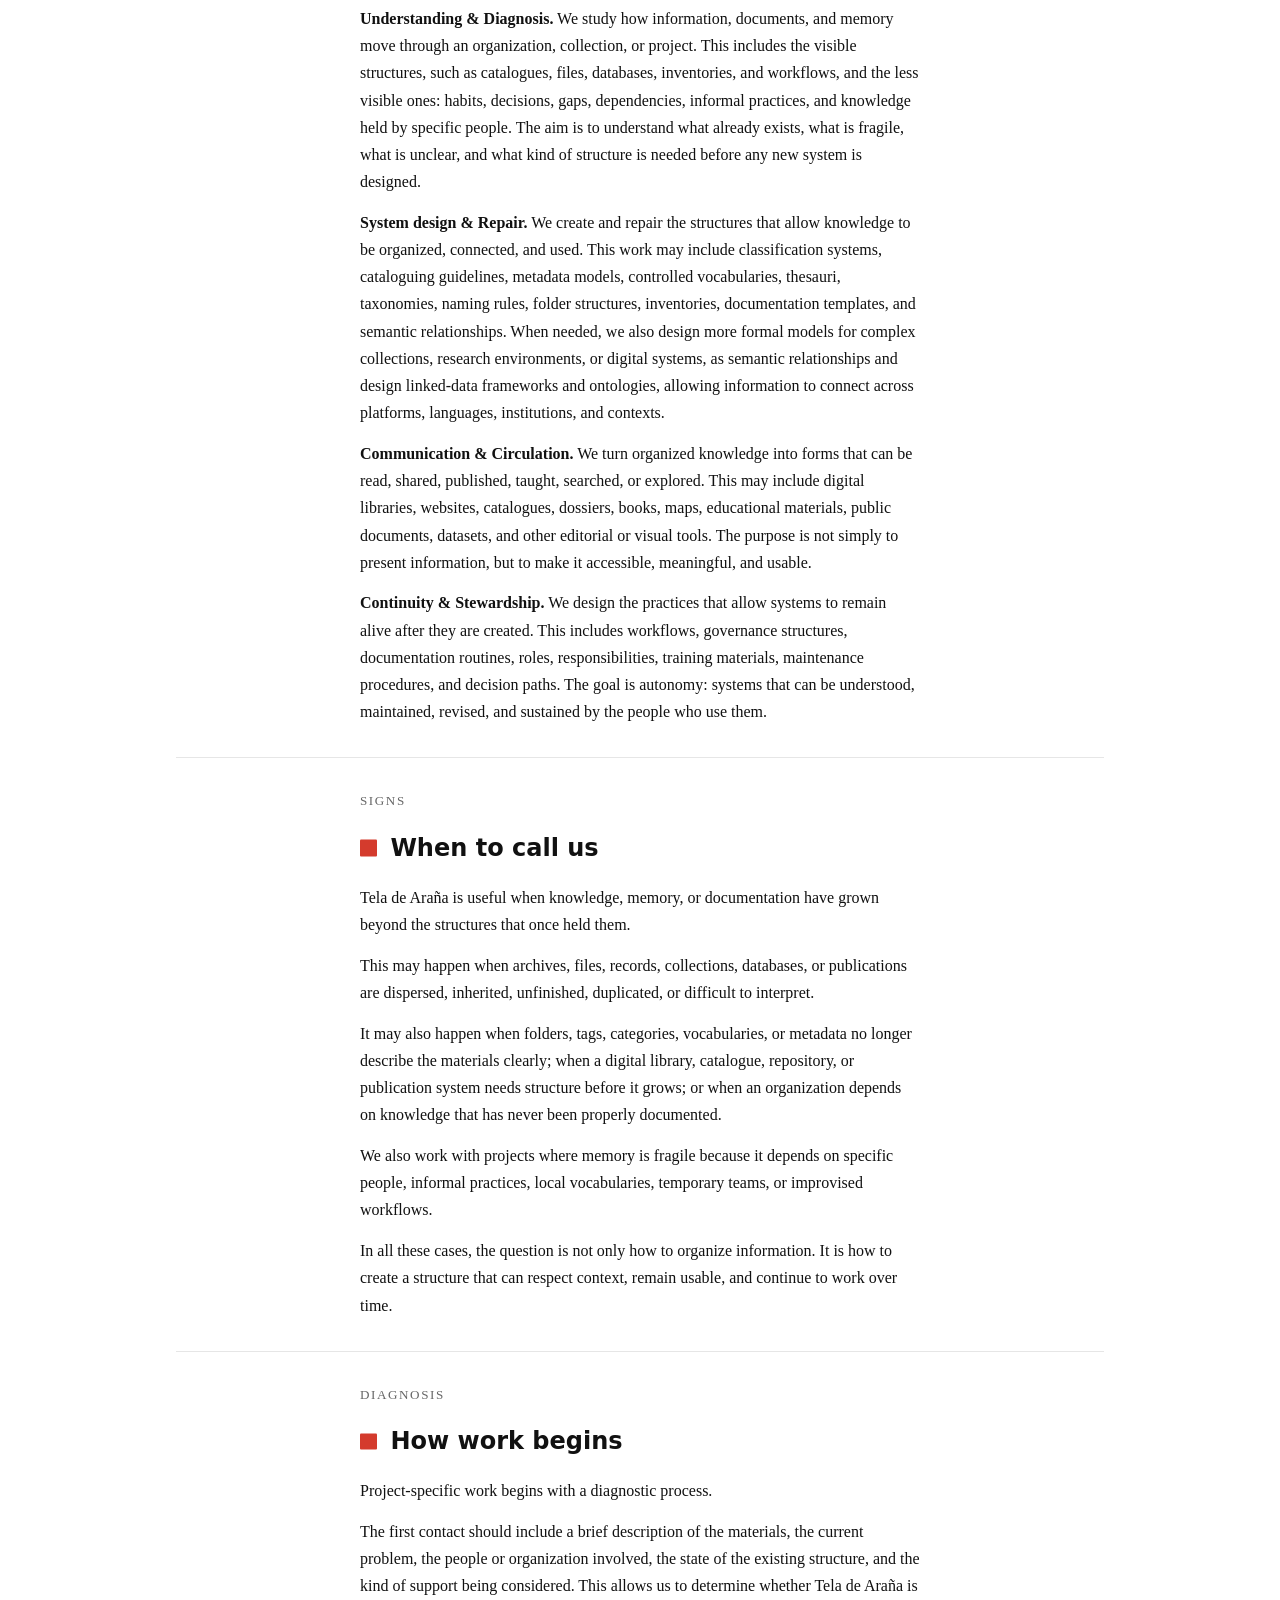
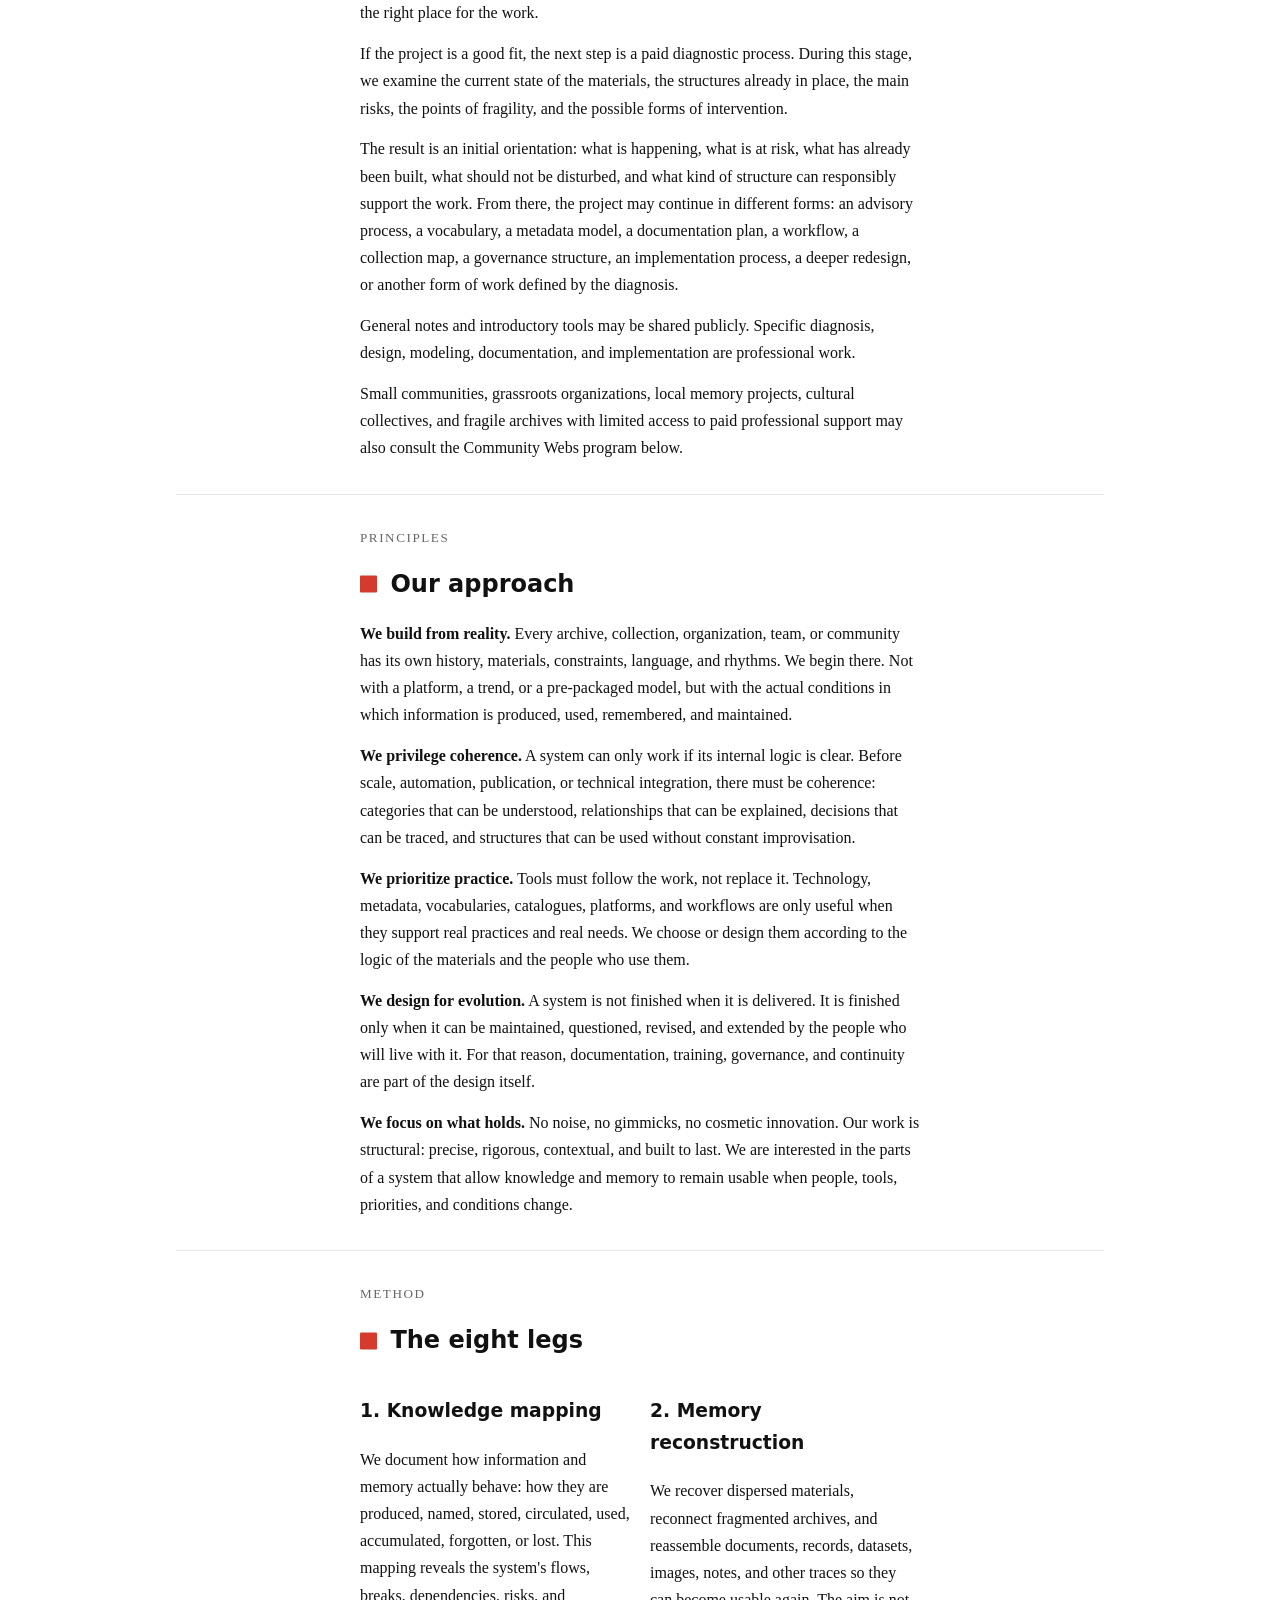
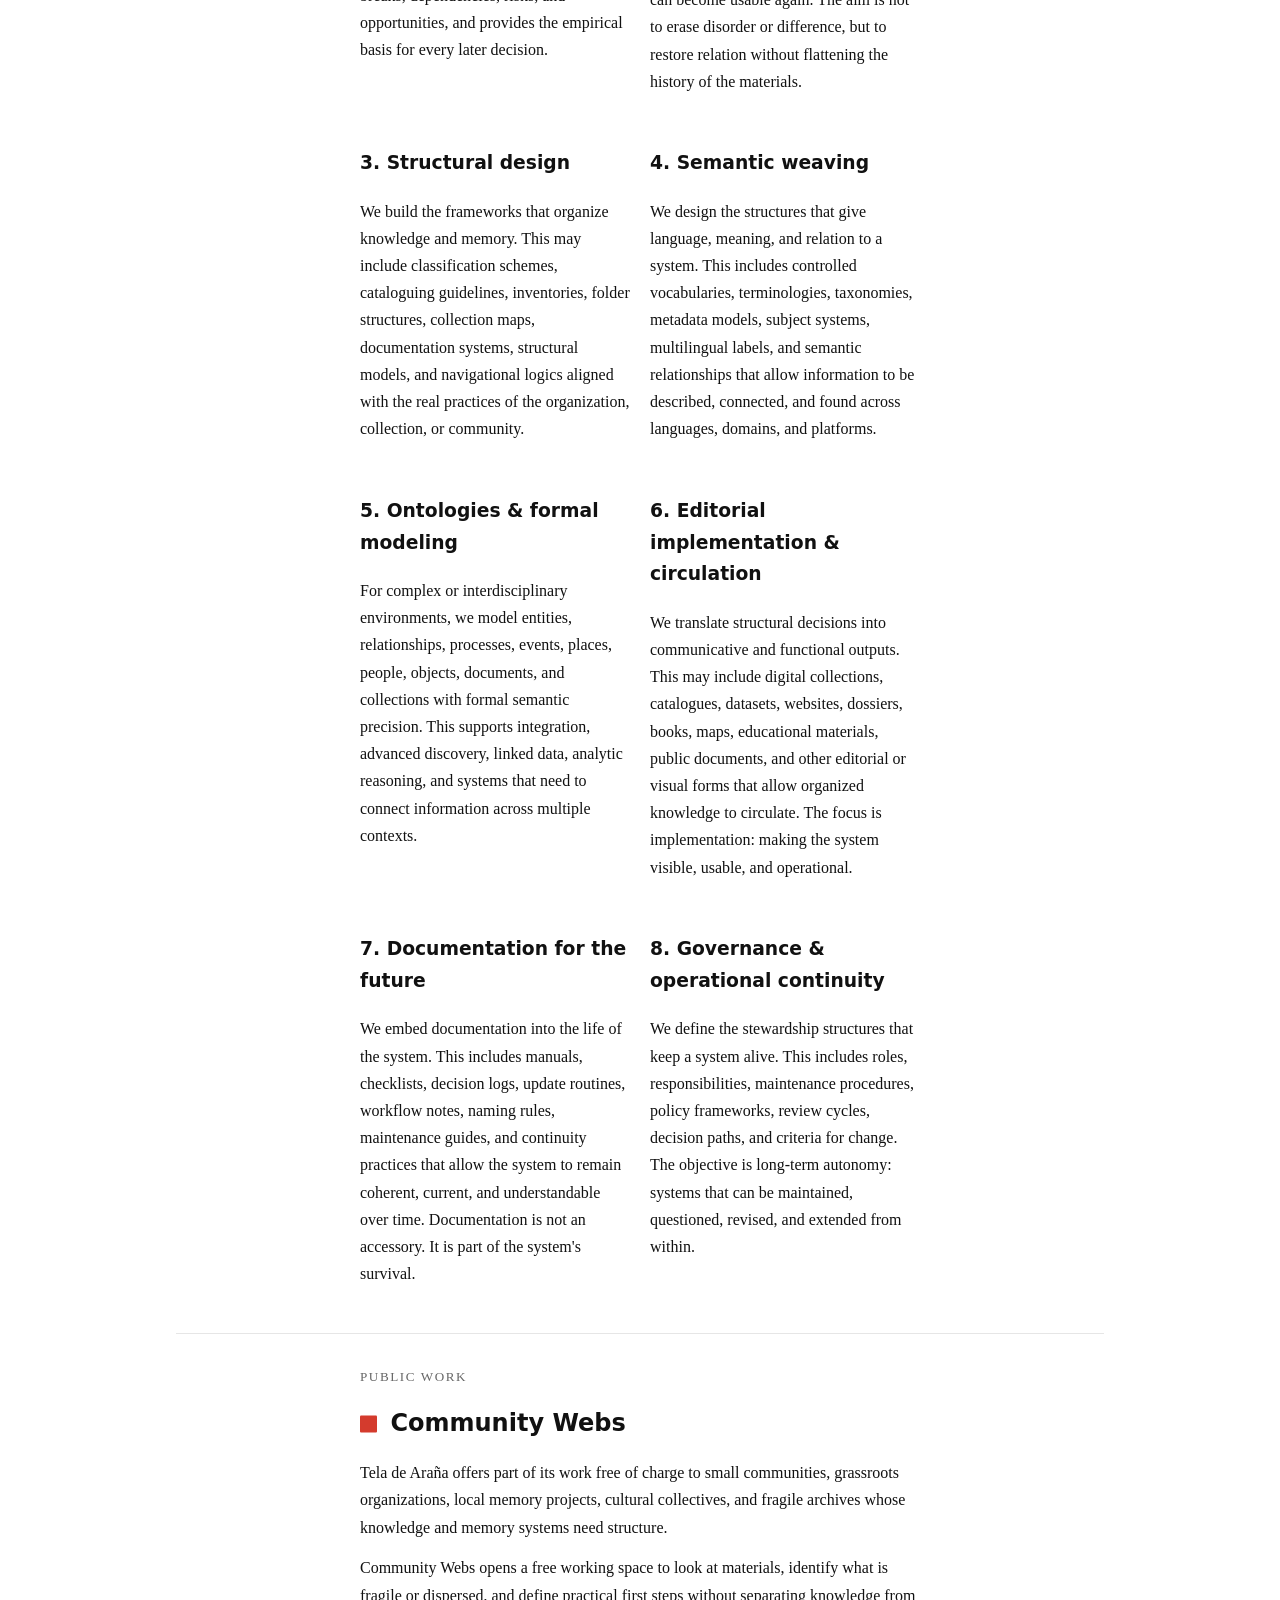
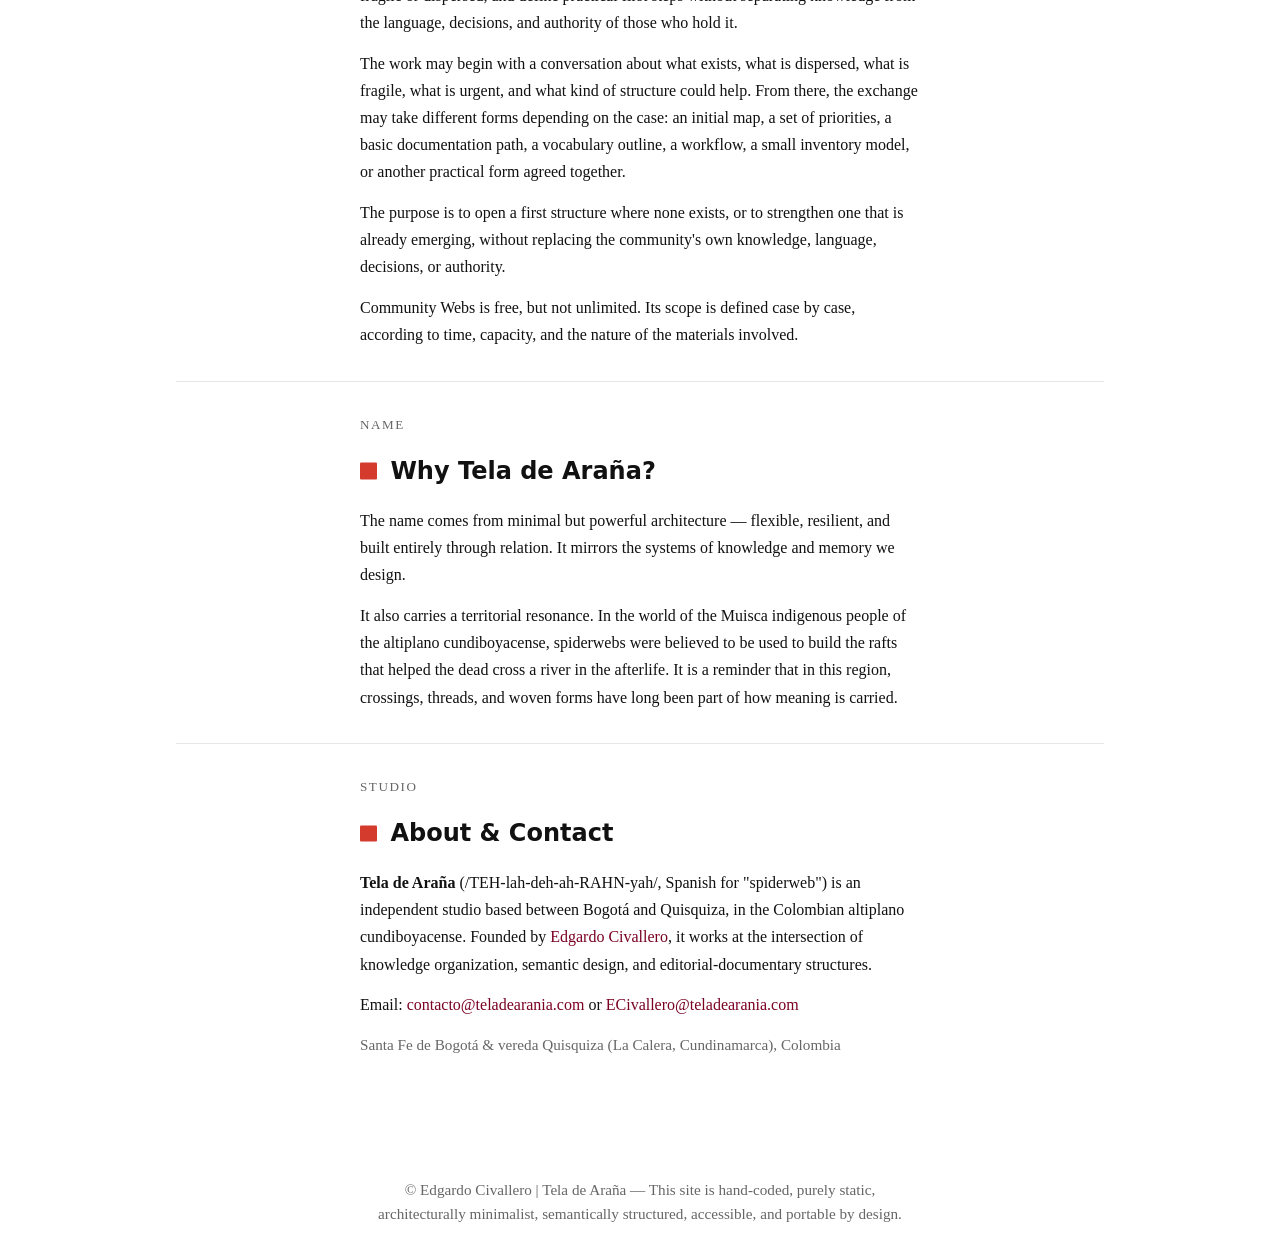
==== commit 9d1a760d: "Add files via upload" ====
--- a/english.html
+++ b/english.html
@@ -70,6 +70,51 @@
 </nav>
 
 <main id="content" role="main">
+
+<section id="in-motion" class="in-motion-wrap" aria-labelledby="h-motion">
+<div class="in-motion">
+<div class="motion-head">
+<div class="kicker">In motion</div>
+<h2 id="h-motion">What has been happening</h2>
+<p>
+Short updates from current work, public notes, publications, events, and shared materials.</p>
+</div>
+
+<div class="motion-list" aria-label="Latest updates">
+<article class="motion-item">
+<time datetime="2026-07-01">July 2026</time>
+<p class="motion-type">SIGNS 01</p>
+<h3>
+<a href="signs-01.html">A folder structure is not a memory system</a>
+</h3>
+<p>
+Files can remain. The logic can disappear.</p>
+</article>
+
+<article class="motion-item">
+<time datetime="2026-07-08">July 2026</time>
+<p class="motion-type">SIGNS 02</p>
+<h3>
+<a href="signs-02.html">Digitization should not begin with the scanner</a>
+</h3>
+<p>
+A digital copy can preserve an image of disorder.</p>
+</article>
+
+<article class="motion-item">
+<time datetime="2026-07-15">July 2026</time>
+<p class="motion-type">SIGNS 03</p>
+<h3>
+<a href="signs-03.html">If one person holds the system, the system is fragile</a>
+</h3>
+<p>
+Knowledge kept only in one head is risk.</p>
+</article>
+</div>
+</div>
+</section>
+
+<hr>
 
 <section id="work" aria-labelledby="h-work">
 <div class="kicker">Work</div>
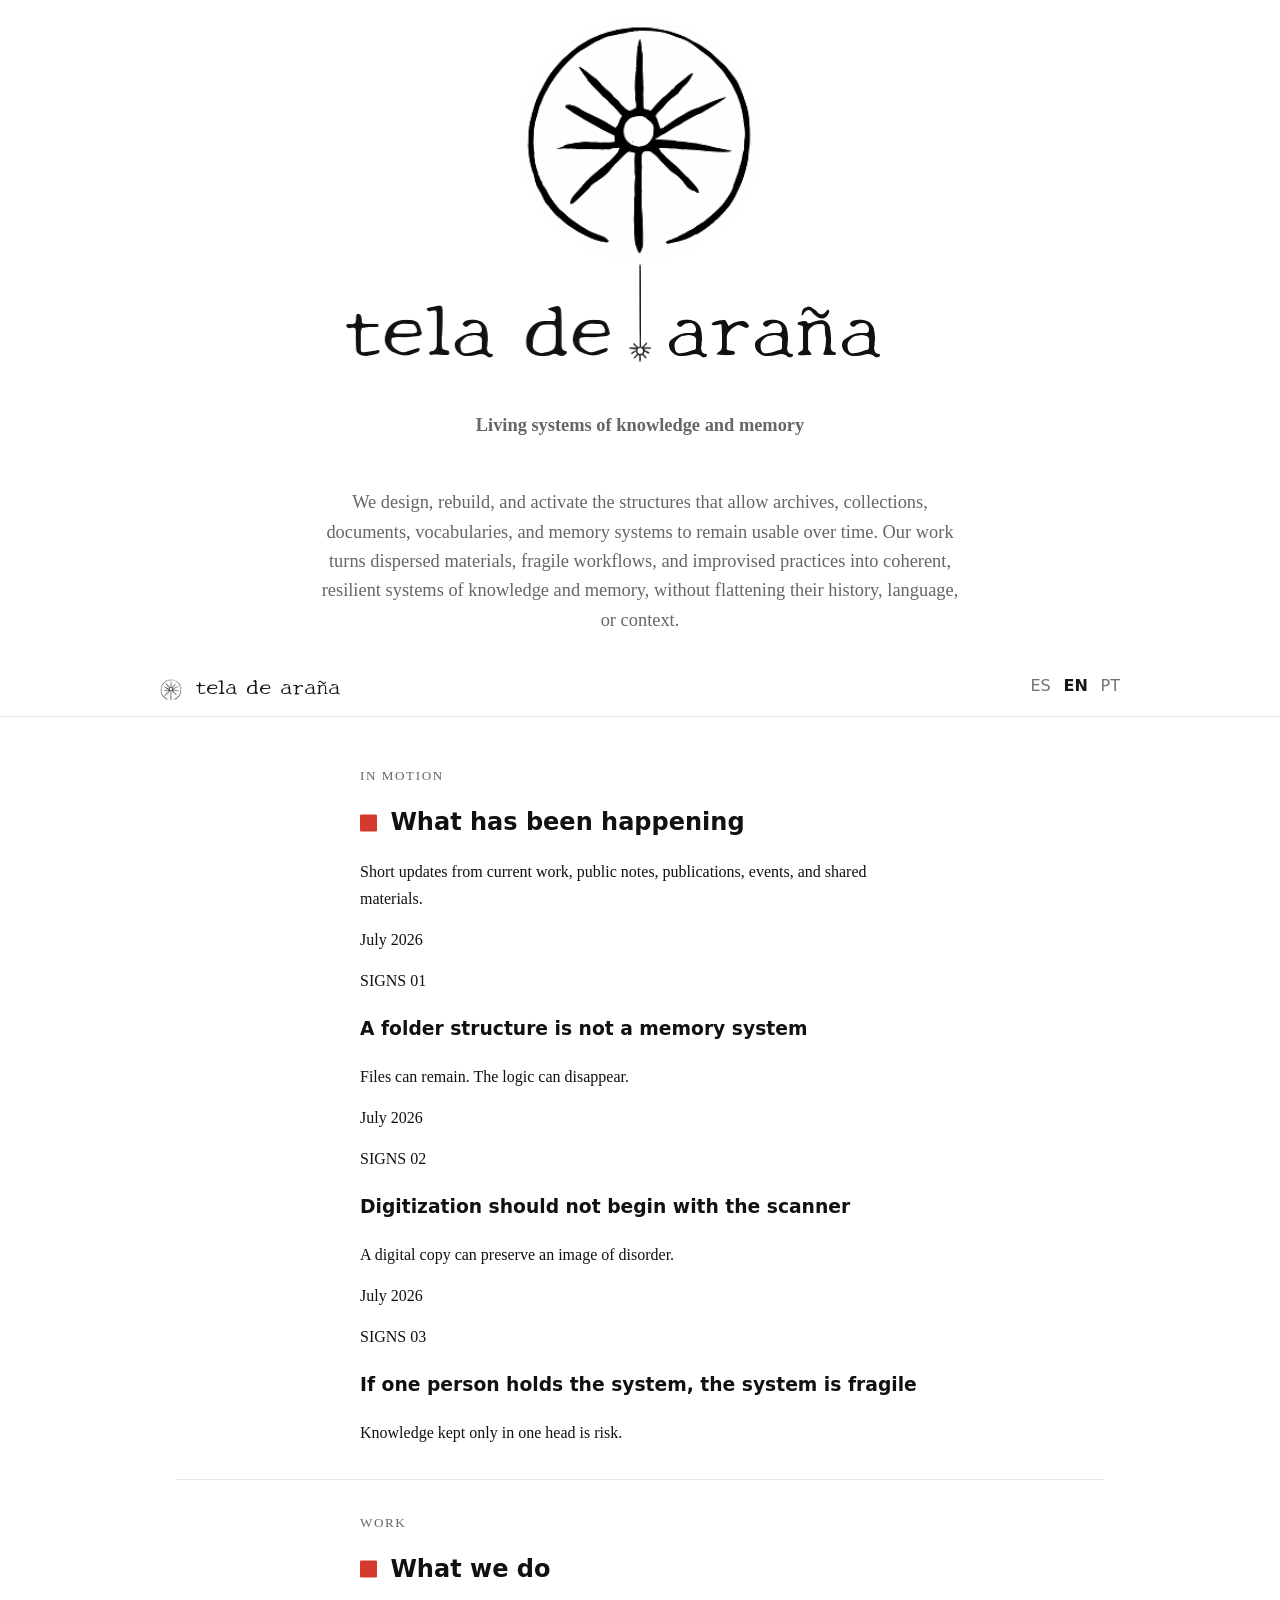
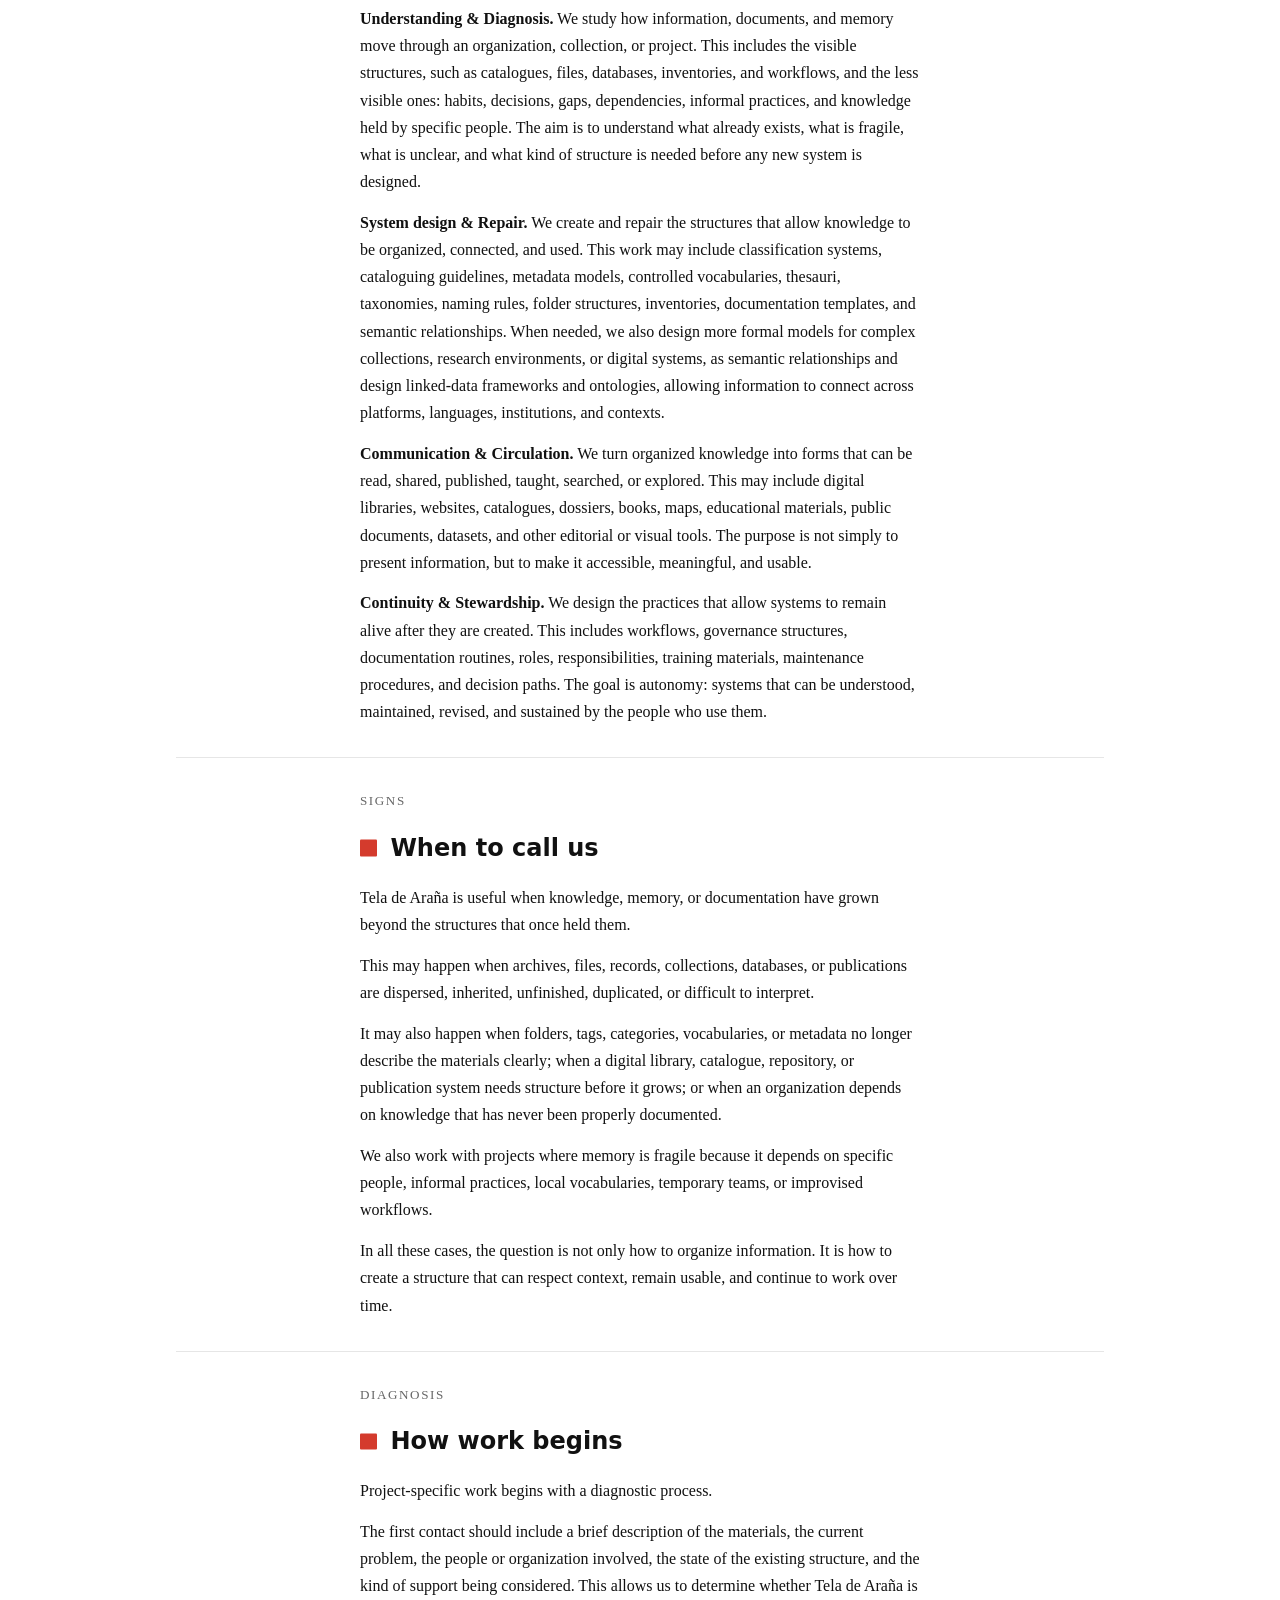
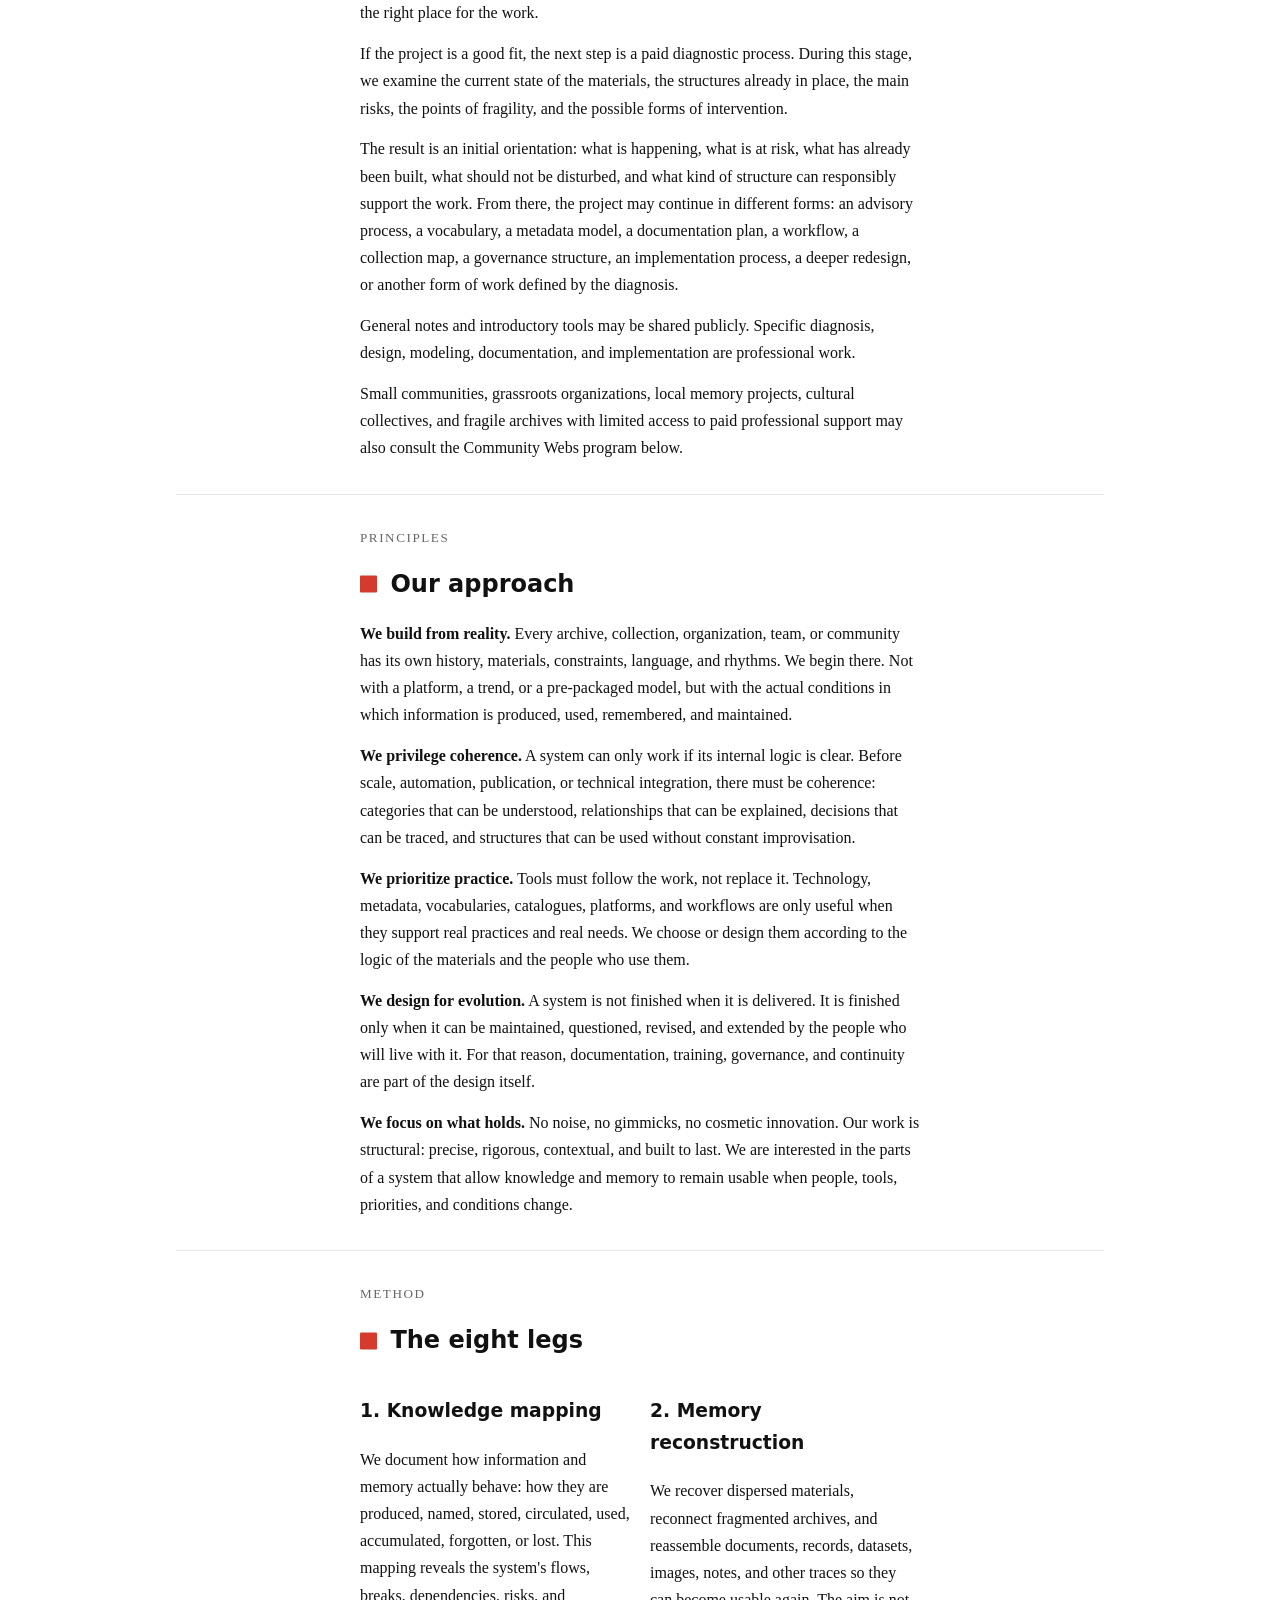
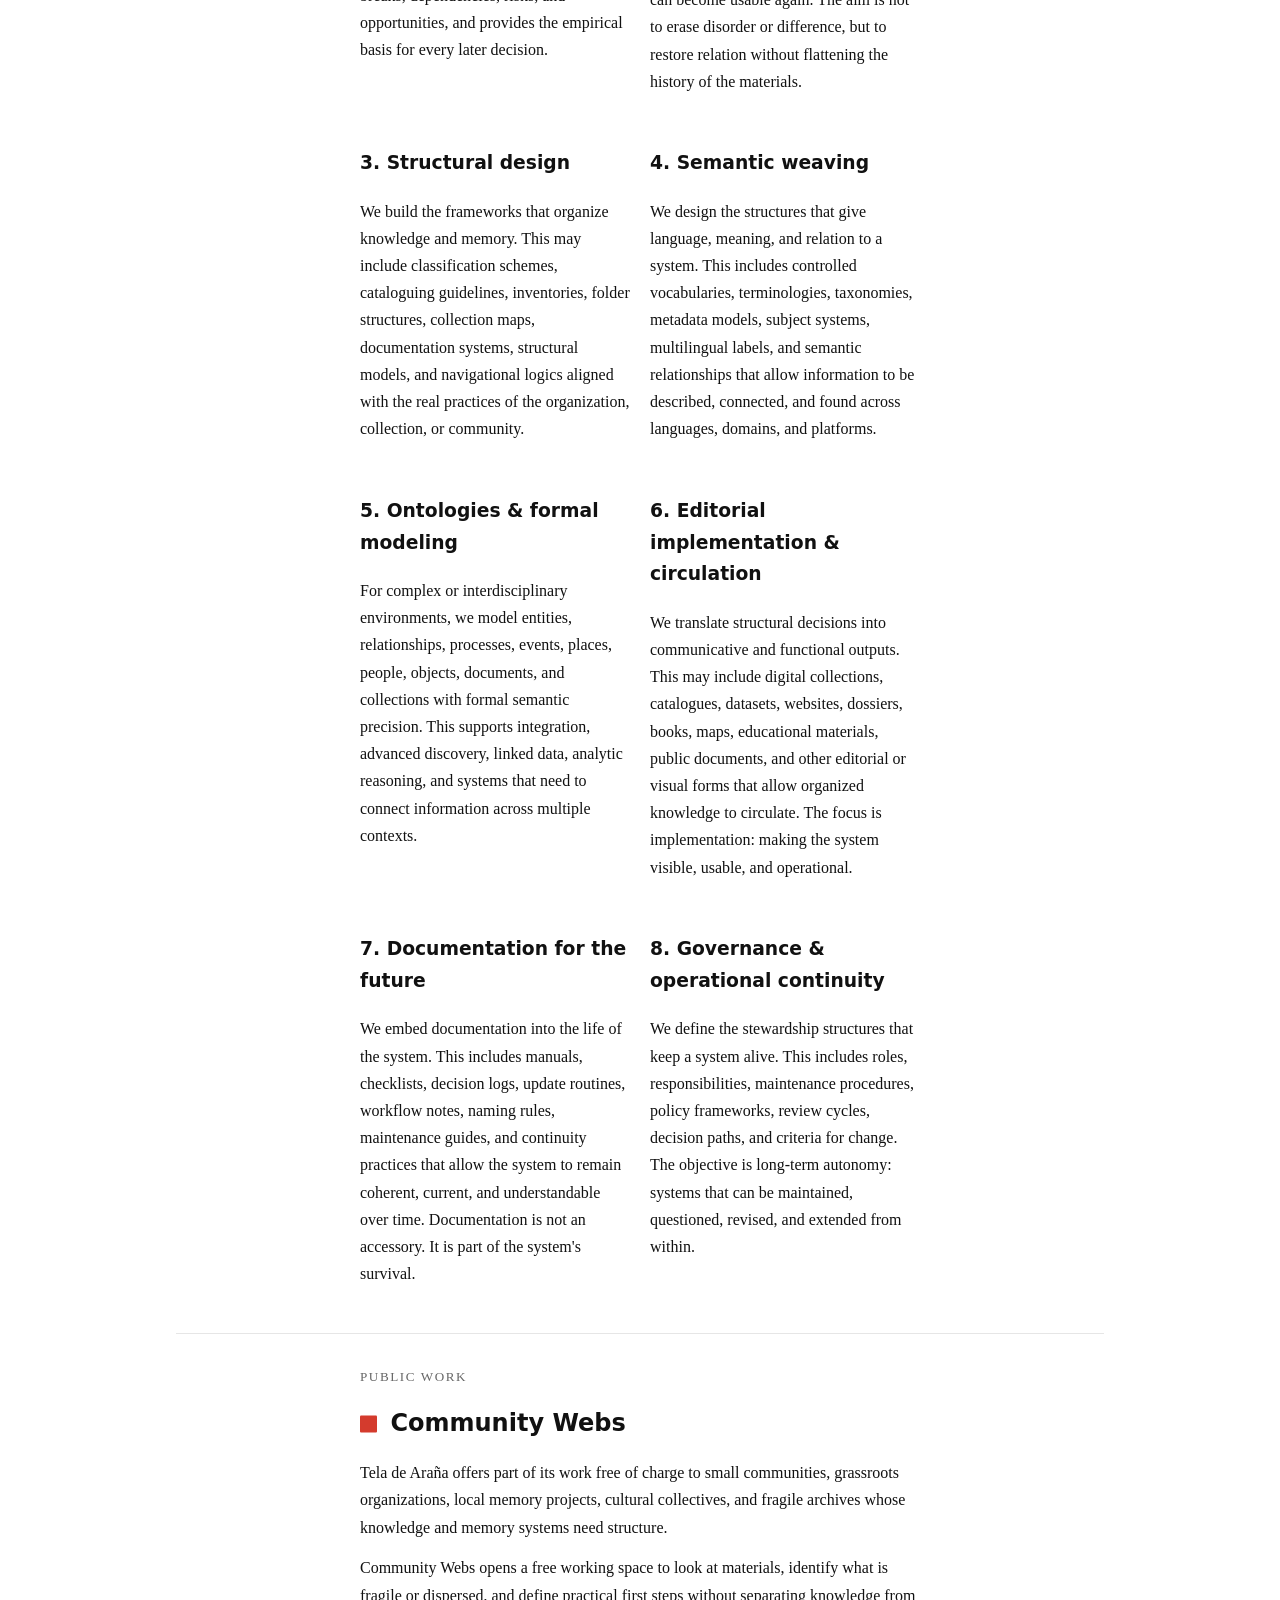
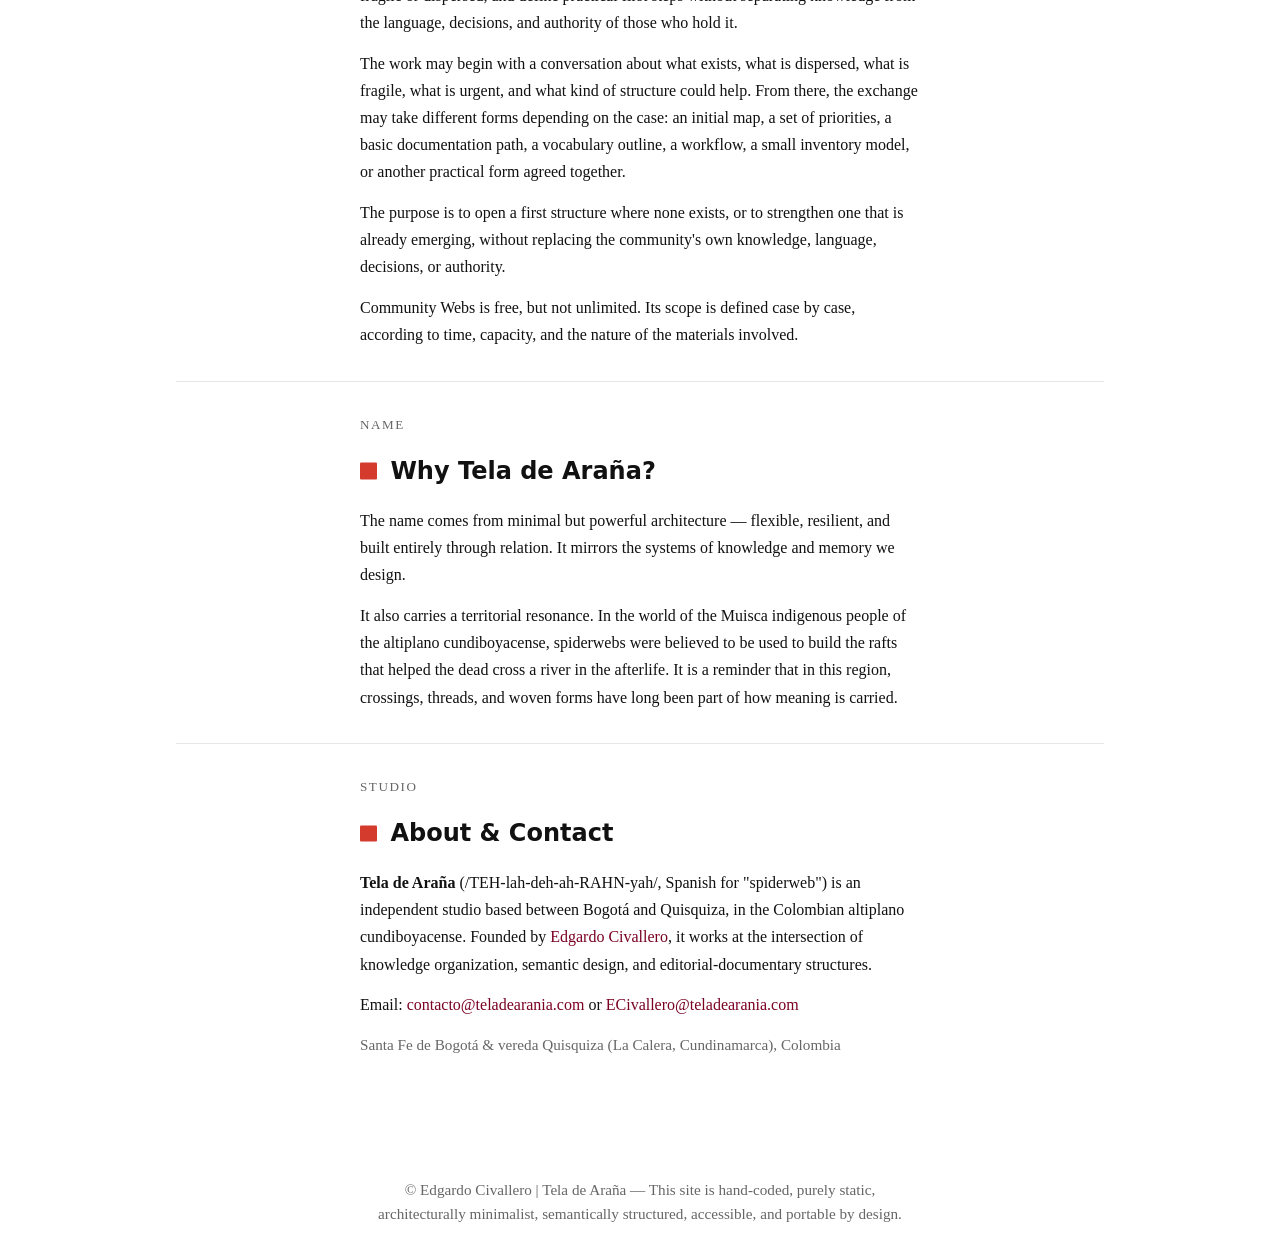
==== commit d57cd5d1: "Add files via upload" ====
--- a/english.html
+++ b/english.html
@@ -85,8 +85,7 @@
 <time datetime="2026-07-01">July 2026</time>
 <p class="motion-type">SIGNS 01</p>
 <h3>
-<a href="signs-01.html">A folder structure is not a memory system</a>
-</h3>
+A folder structure is not a memory system</h3>
 <p>
 Files can remain. The logic can disappear.</p>
 </article>
@@ -95,8 +94,7 @@
 <time datetime="2026-07-08">July 2026</time>
 <p class="motion-type">SIGNS 02</p>
 <h3>
-<a href="signs-02.html">Digitization should not begin with the scanner</a>
-</h3>
+Digitization should not begin with the scanner</h3>
 <p>
 A digital copy can preserve an image of disorder.</p>
 </article>
@@ -105,8 +103,7 @@
 <time datetime="2026-07-15">July 2026</time>
 <p class="motion-type">SIGNS 03</p>
 <h3>
-<a href="signs-03.html">If one person holds the system, the system is fragile</a>
-</h3>
+If one person holds the system, the system is fragile</h3>
 <p>
 Knowledge kept only in one head is risk.</p>
 </article>
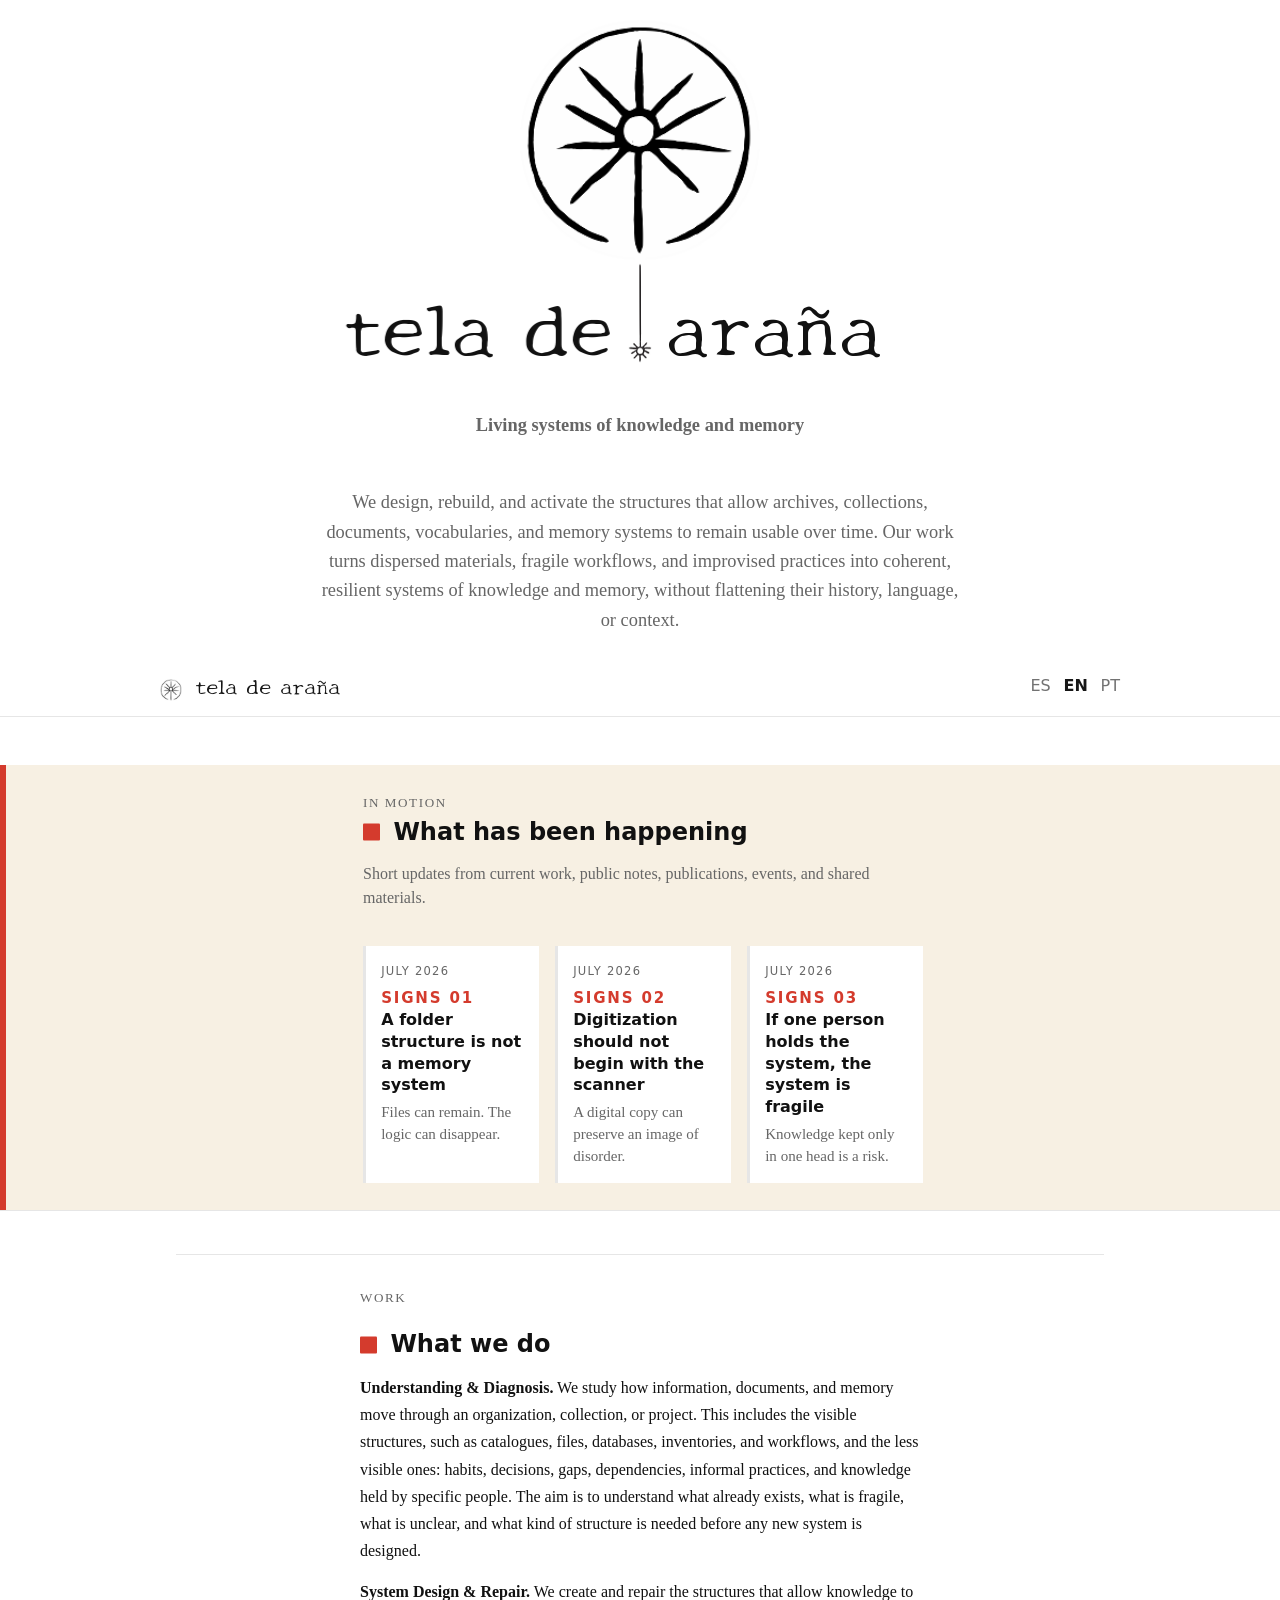
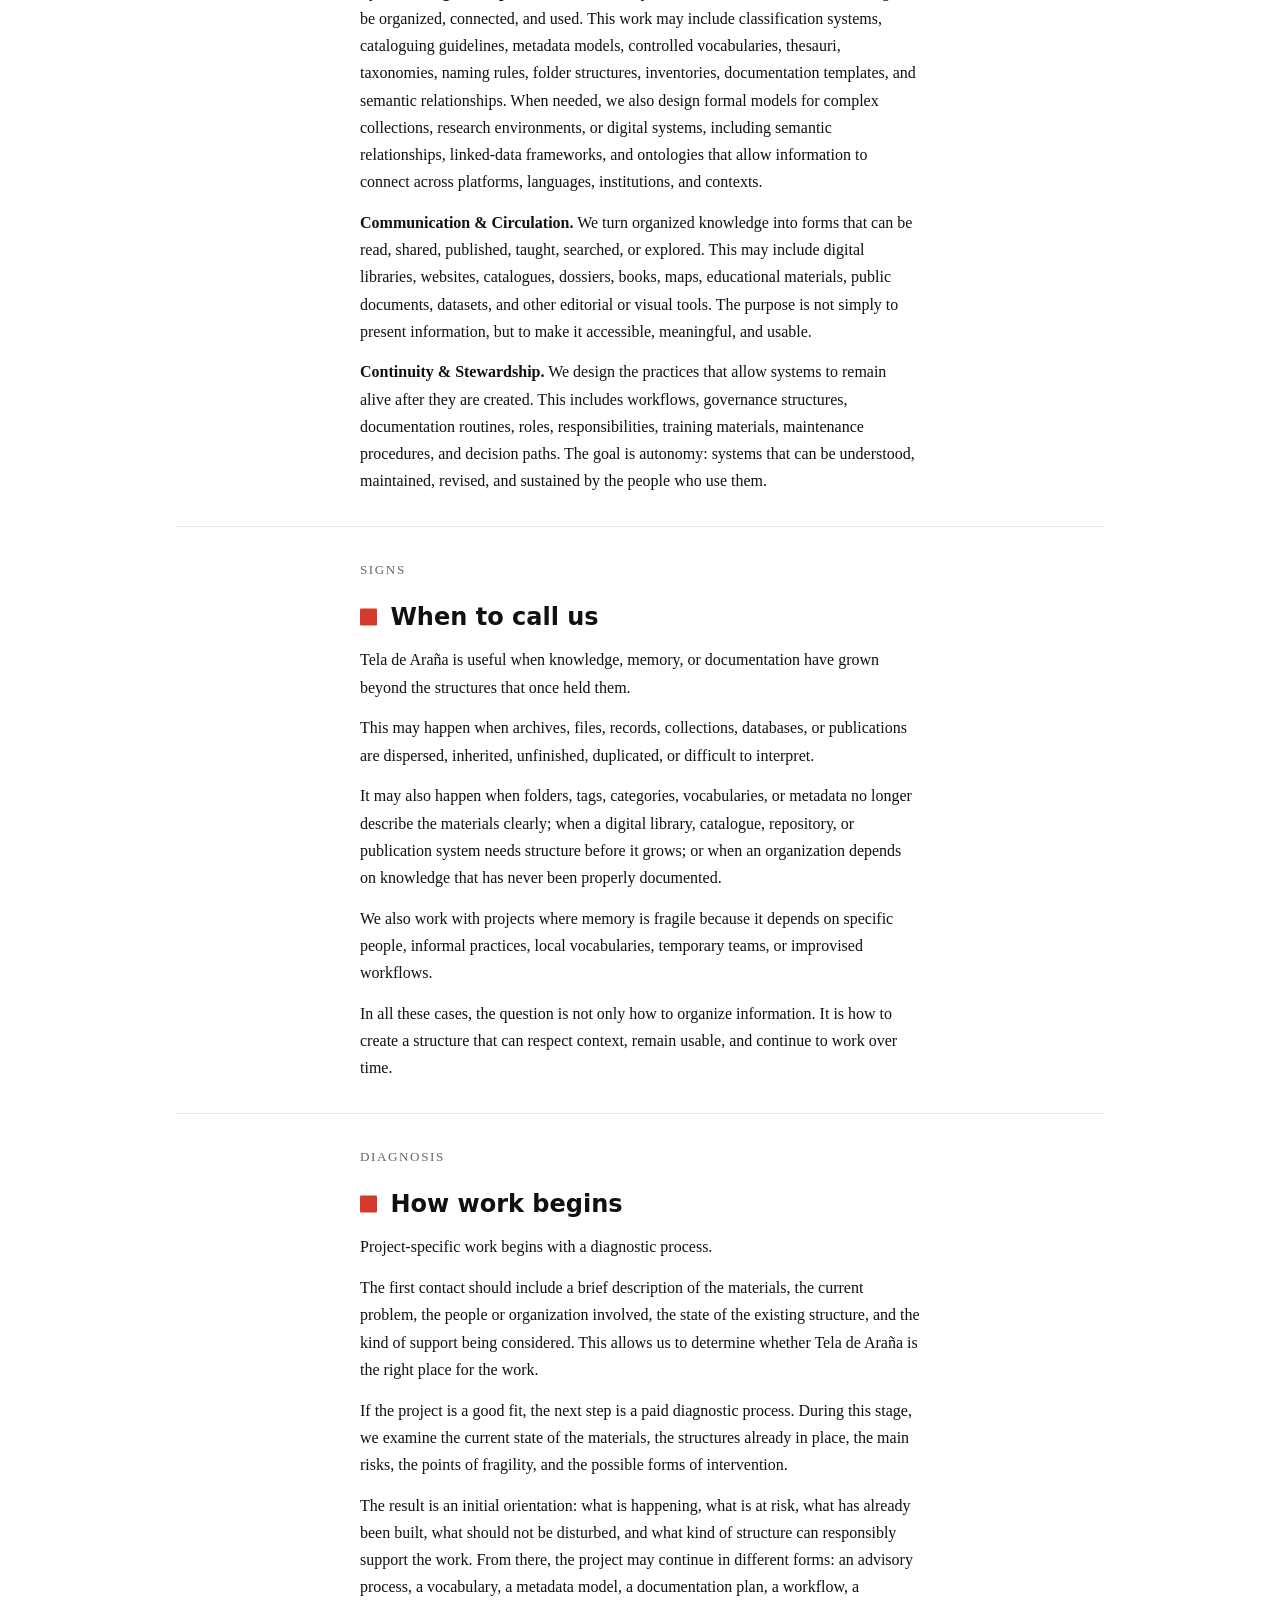
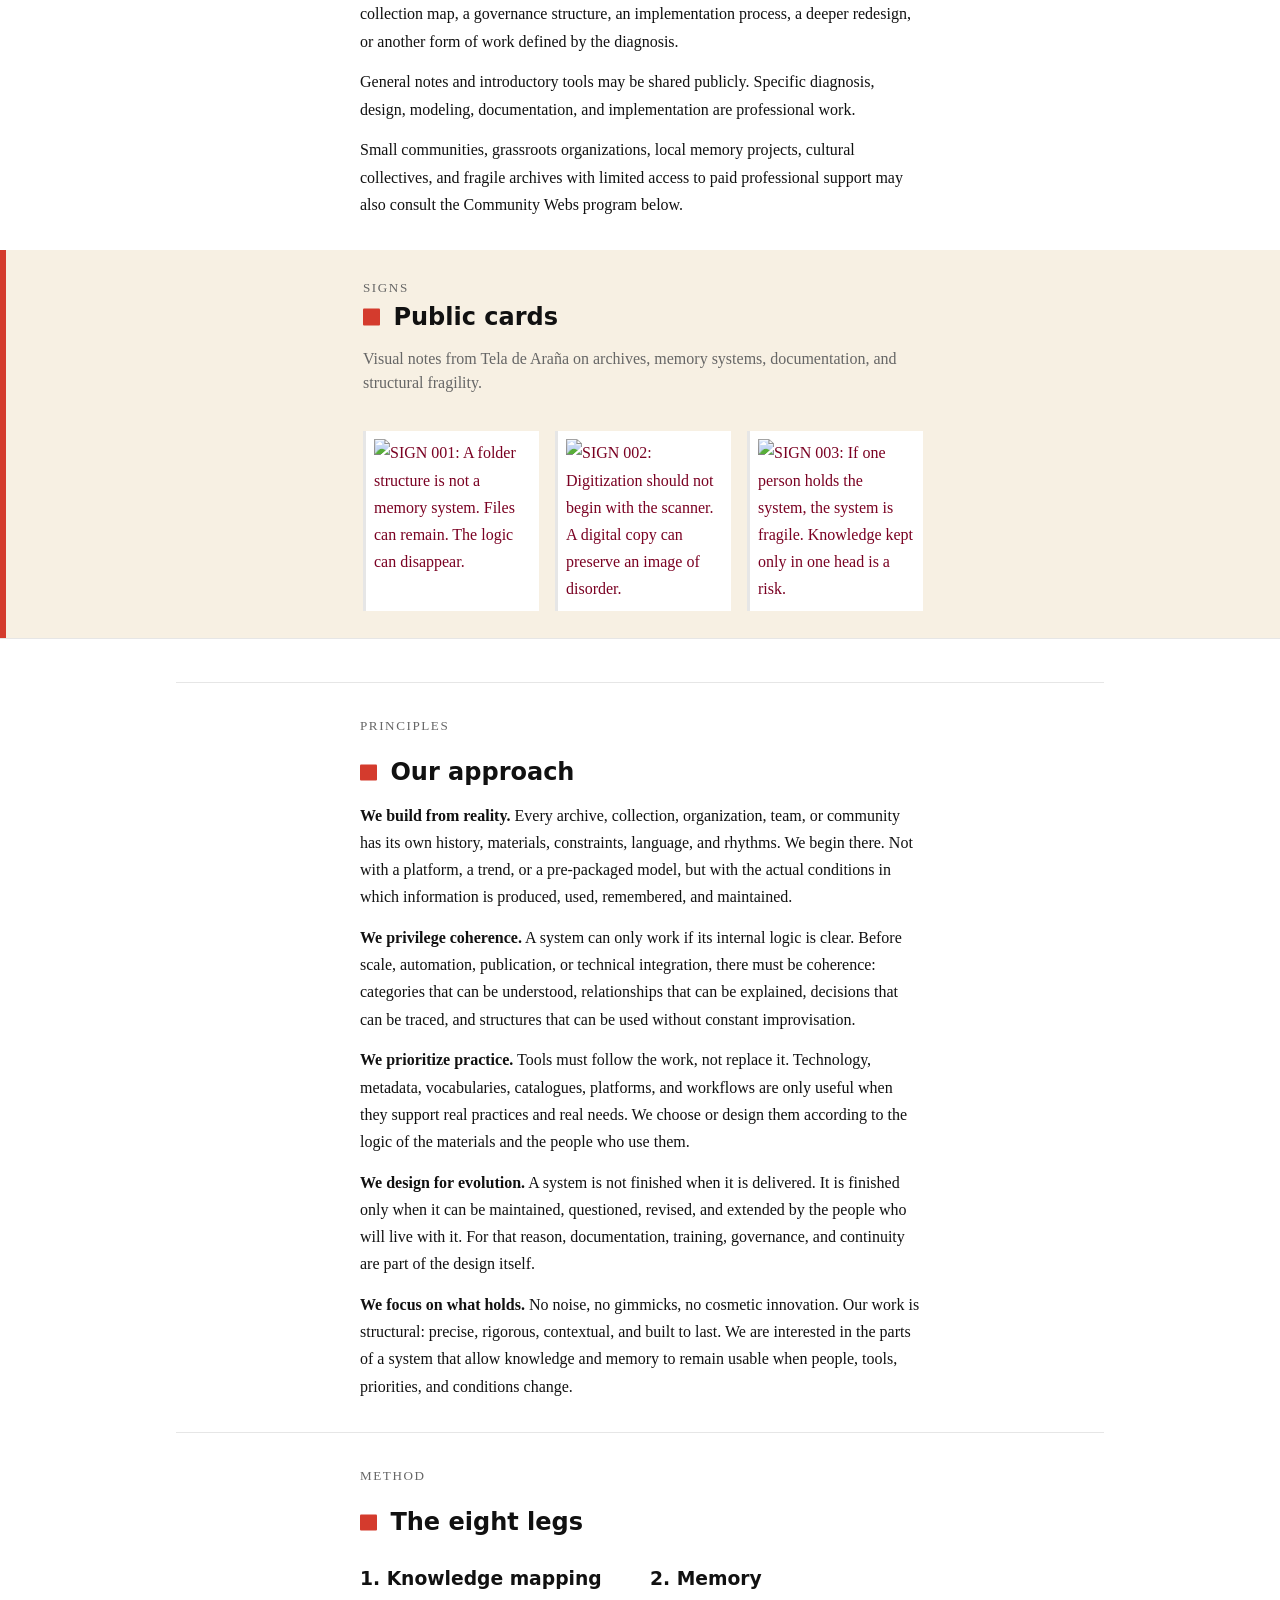
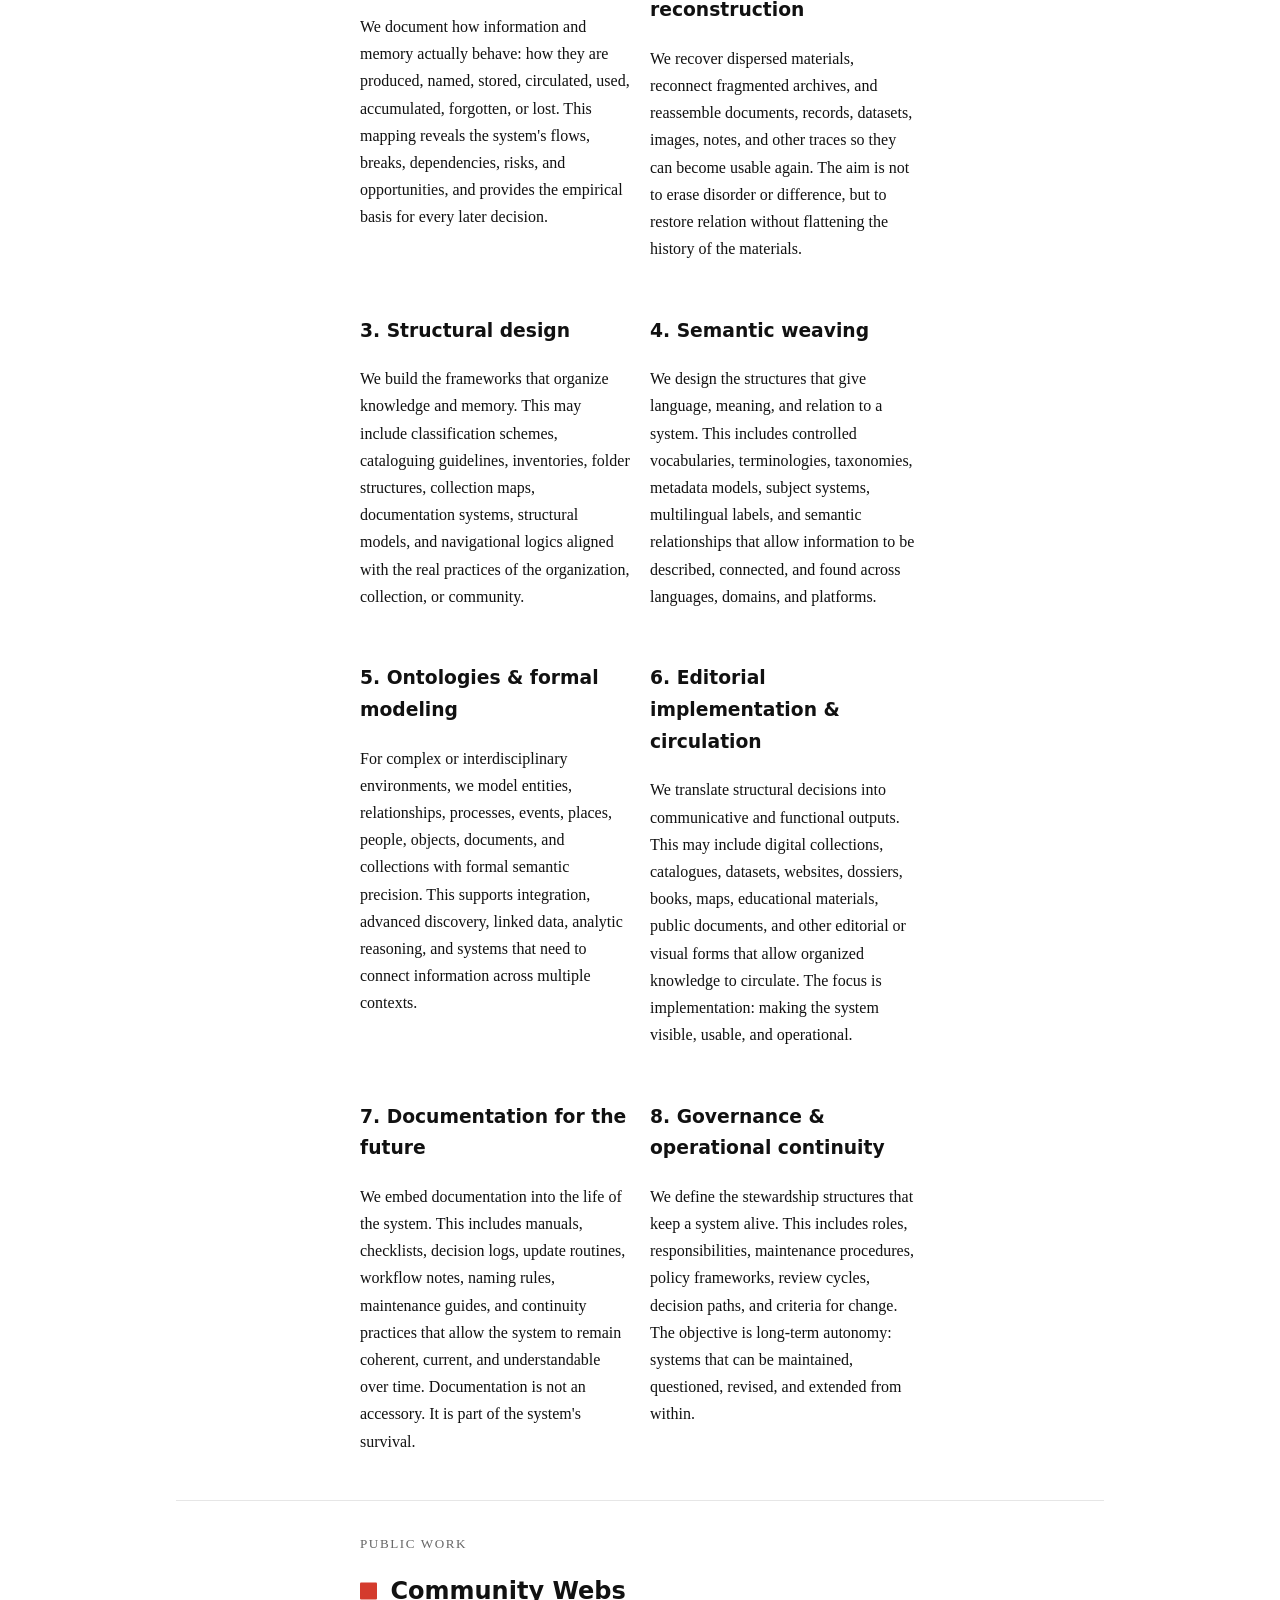
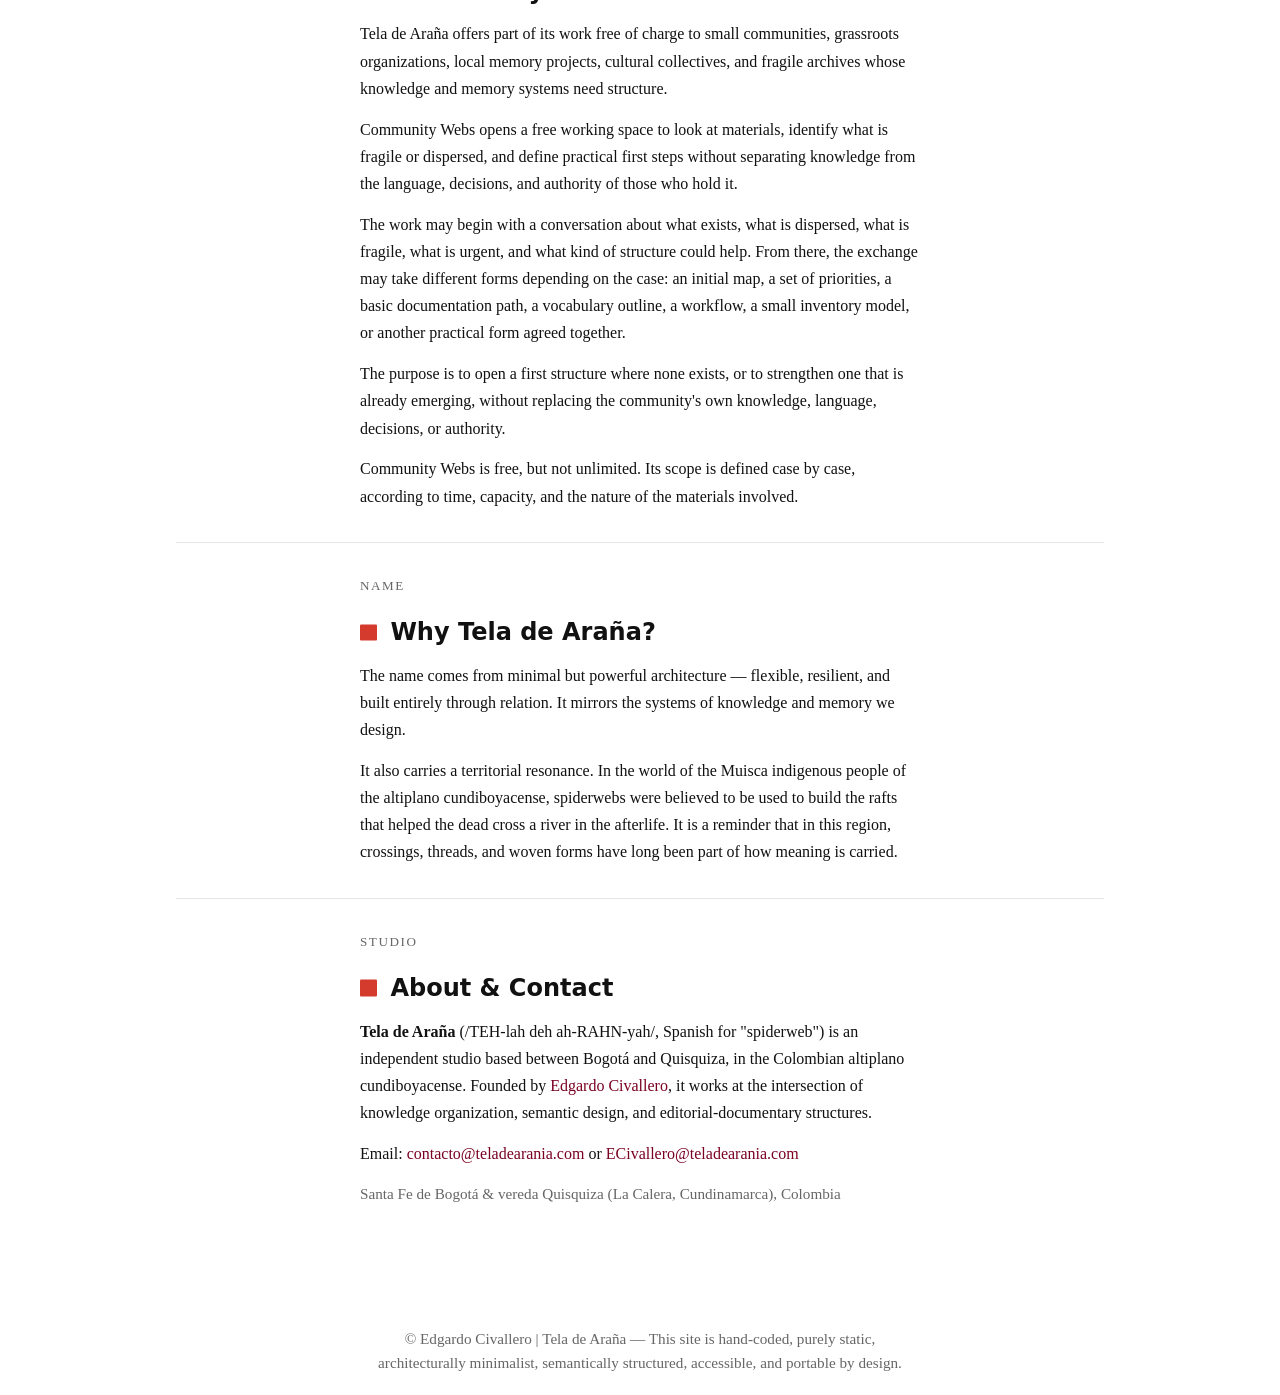
==== commit de07ba65: "Add files via upload" ====
--- a/english.html
+++ b/english.html
@@ -4,14 +4,14 @@
 
 <head>
 
-<title>Tela de Araña | Living Systems of Knowledge and Memory | By Edgardo Civallero</title>
+<title>Tela de Araña | Living Systems of Knowledge and Memory | by Edgardo Civallero</title>
 
 <link rel="icon" href="/favicon.ico" type="image/x-icon">
 <link rel="icon" href="/favicon.png?v=2">
 
 <meta charset="utf-8">
 <meta name="viewport" content="width=device-width, initial-scale=1">
-<meta name="description" content="Latin American studio specializing in knowledge organization, semantic design, and documentary–editorial systems for institutions, organizations and collectives.">
+<meta name="description" content="Latin American studio specializing in knowledge organization, semantic design, and documentary–editorial systems for institutions, organizations, and collectives.">
 
 <link rel="preload" href="style.css" as="style">
 <link rel="stylesheet" href="style.css">
@@ -105,7 +105,7 @@
 <h3>
 If one person holds the system, the system is fragile</h3>
 <p>
-Knowledge kept only in one head is risk.</p>
+Knowledge kept only in one head is a risk.</p>
 </article>
 </div>
 </div>
@@ -119,7 +119,7 @@
 <p>
 <strong>Understanding & Diagnosis.</strong> We study how information, documents, and memory move through an organization, collection, or project. This includes the visible structures, such as catalogues, files, databases, inventories, and workflows, and the less visible ones: habits, decisions, gaps, dependencies, informal practices, and knowledge held by specific people. The aim is to understand what already exists, what is fragile, what is unclear, and what kind of structure is needed before any new system is designed.</p>
 <p>
-<strong>System design & Repair.</strong> We create and repair the structures that allow knowledge to be organized, connected, and used. This work may include classification systems, cataloguing guidelines, metadata models, controlled vocabularies, thesauri, taxonomies, naming rules, folder structures, inventories, documentation templates, and semantic relationships. When needed, we also design more formal models for complex collections, research environments, or digital systems, as semantic relationships and design linked-data frameworks and ontologies, allowing information to connect across platforms, languages, institutions, and contexts.</p>
+<strong>System Design & Repair.</strong> We create and repair the structures that allow knowledge to be organized, connected, and used. This work may include classification systems, cataloguing guidelines, metadata models, controlled vocabularies, thesauri, taxonomies, naming rules, folder structures, inventories, documentation templates, and semantic relationships. When needed, we also design formal models for complex collections, research environments, or digital systems, including semantic relationships, linked-data frameworks, and ontologies that allow information to connect across platforms, languages, institutions, and contexts.</p>
 <p>
 <strong>Communication & Circulation.</strong> We turn organized knowledge into forms that can be read, shared, published, taught, searched, or explored. This may include digital libraries, websites, catalogues, dossiers, books, maps, educational materials, public documents, datasets, and other editorial or visual tools. The purpose is not simply to present information, but to make it accessible, meaningful, and usable.</p>
 <p>
@@ -160,6 +160,38 @@
 General notes and introductory tools may be shared publicly. Specific diagnosis, design, modeling, documentation, and implementation are professional work.</p>
 <p>
 Small communities, grassroots organizations, local memory projects, cultural collectives, and fragile archives with limited access to paid professional support may also consult the Community Webs program below.</p>
+</section>
+
+<section id="signs-gallery" class="signs-gallery-wrap" aria-labelledby="h-signs-gallery">
+<div class="signs-gallery">
+<div class="signs-gallery-head">
+<div class="kicker">Signs</div>
+<h2 id="h-signs-gallery">Public cards</h2>
+<p>
+Visual notes from Tela de Araña on archives, memory systems, documentation, and structural fragility.</p>
+</div>
+
+<div class="signs-gallery-list" aria-label="Visual Signs cards">
+
+<article class="signs-card">
+<a href="img/signs001.png" target="_blank" rel="noopener noreferrer">
+<img src="img/signs001.png" alt="SIGN 001: A folder structure is not a memory system. Files can remain. The logic can disappear.">
+</a>
+</article>
+
+<article class="signs-card">
+<a href="img/signs002.png" target="_blank" rel="noopener noreferrer">
+<img src="img/signs002.png" alt="SIGN 002: Digitization should not begin with the scanner. A digital copy can preserve an image of disorder.">
+</a>
+</article>
+
+<article class="signs-card">
+<a href="img/signs003.png" target="_blank" rel="noopener noreferrer">
+<img src="img/signs003.png" alt="SIGN 003: If one person holds the system, the system is fragile. Knowledge kept only in one head is a risk.">
+</a>
+</article>
+</div>
+</div>
 </section>
 
 <hr>
@@ -235,7 +267,7 @@
 <section id="contact" aria-labelledby="h-contact">
 <div class="kicker">Studio</div>
 <h2 id="h-contact">About & Contact</h2>
-<p><strong>Tela de Araña</strong> (/TEH-lah-deh-ah-RAHN-yah/, Spanish for "spiderweb") is an independent studio based between Bogotá and Quisquiza, in the Colombian altiplano cundiboyacense. Founded by <a href="https://edgardocivallero.com/eng/english.html" target="_blank" title="Edgardo Civallero">Edgardo Civallero</a>, it works at the intersection of knowledge organization, semantic design, and editorial-documentary structures.</p>
+<p><strong>Tela de Araña</strong> (/TEH-lah deh ah-RAHN-yah/, Spanish for "spiderweb") is an independent studio based between Bogotá and Quisquiza, in the Colombian altiplano cundiboyacense. Founded by <a href="https://edgardocivallero.com/eng/english.html" target="_blank" title="Edgardo Civallero">Edgardo Civallero</a>, it works at the intersection of knowledge organization, semantic design, and editorial-documentary structures.</p>
 <p>Email: <a href="mailto:contacto@teladearania.com">contacto@teladearania.com</a> or <a href="mailto:ECivallero@teladearania.com">ECivallero@teladearania.com</a></p>
 <p class="small">Santa Fe de Bogotá & vereda Quisquiza (La Calera, Cundinamarca), Colombia</p>
 </section>
--- a/style.css
+++ b/style.css
@@ -19,6 +19,8 @@
 --link: #7a0022;
 --line: #e6e6e6;
 --accent: #d43b2d;
+--panel: #f7f0e3;
+--panel-strong: #efe1cc;
 
 /* layout */
 --maxch: 70ch;
@@ -53,6 +55,8 @@
 --accent: #d43b2d;
 --link: #e06666;
 --line: #2a2a2a;
+--panel: #151413;
+--panel-strong: #1d1a17;
 }
 }
 
@@ -103,6 +107,7 @@
 position: relative;
 padding-left: 1.9rem;
 line-height: 1.3;
+margin-bottom: .35rem;
 }
 
 h2::before {
@@ -155,6 +160,217 @@
 .small {
 font-size: 0.95rem;
 color: var(--muted);
+}
+
+/* In motion */
+
+section.in-motion-wrap {
+max-width: none;
+width: 100vw;
+margin-left: calc(50% - 50vw);
+margin-right: calc(50% - 50vw);
+margin-bottom: 2.75rem;
+padding: 1.7rem 1rem;
+background: var(--panel);
+border-left: 6px solid var(--accent);
+box-shadow: 0 1px 0 var(--line);
+}
+
+.in-motion {
+max-width: var(--maxch);
+margin: 0 auto;
+display: grid;
+grid-template-columns: 1fr;
+gap: 1.35rem;
+}
+
+.motion-head {
+max-width: var(--maxch);
+}
+
+.motion-head h2 {
+margin-top: 0.15rem;
+}
+
+.motion-head p {
+color: var(--muted);
+font-size: 1rem;
+line-height: 1.55;
+}
+
+.motion-list {
+display: grid;
+grid-template-columns: repeat(3, minmax(0, 1fr));
+gap: 1rem;
+}
+
+.motion-item {
+background: var(--bg);
+padding: 0.95rem;
+border-left: 3px solid var(--line);
+transition: border-color .2s ease, transform .2s ease;
+}
+
+.motion-item:hover {
+border-left-color: var(--accent);
+transform: translateX(2px);
+}
+
+.motion-item time {
+display: block;
+margin-bottom: 0.35rem;
+font-family: ui-sans-serif, system-ui, -apple-system, "Segoe UI", Roboto, Helvetica, Arial;
+font-size: 0.72rem;
+letter-spacing: 0.11em;
+text-transform: uppercase;
+color: var(--muted);
+}
+
+.motion-type {
+margin: 0 0 0.25rem 0;
+font-family: ui-sans-serif, system-ui, -apple-system, "Segoe UI", Roboto, Helvetica, Arial;
+font-size: 0.72rem;
+letter-spacing: 0.12em;
+text-transform: uppercase;
+color: var(--accent);
+font-weight: 700;
+}
+
+.motion-item h3 {
+margin: 0;
+font-size: 1rem;
+line-height: 1.35;
+}
+
+.motion-item h3 a {
+color: var(--fg);
+text-decoration: none;
+}
+
+.motion-item h3 a:hover {
+color: var(--link);
+text-decoration: underline;
+}
+
+.motion-item p {
+margin: 0.4rem 0 0;
+color: var(--muted);
+font-size: 0.94rem;
+line-height: 1.45;
+}
+
+.motion-item .motion-type {
+color: var(--accent);
+}
+
+/* In motion mobile */
+
+@media (max-width: 760px) {
+section.in-motion-wrap {
+padding: 1.35rem 1rem;
+margin-bottom: 2.25rem;
+border-left-width: 4px;
+}
+
+.motion-list {
+grid-template-columns: 1fr;
+gap: 1rem;
+}
+
+.motion-item {
+transform: none;
+}
+
+.motion-item:hover {
+transform: none;
+}
+}
+
+/* Signs gallery */
+
+section.signs-gallery-wrap {
+max-width: none;
+width: 100vw;
+margin-left: calc(50% - 50vw);
+margin-right: calc(50% - 50vw);
+margin-bottom: 2.75rem;
+padding: 1.7rem 1rem;
+background: var(--panel);
+border-left: 6px solid var(--accent);
+box-shadow: 0 1px 0 var(--line);
+}
+
+.signs-gallery {
+max-width: var(--maxch);
+margin: 0 auto;
+display: grid;
+grid-template-columns: 1fr;
+gap: 1.35rem;
+}
+
+.signs-gallery-head {
+max-width: var(--maxch);
+}
+
+.signs-gallery-head h2 {
+margin-top: 0.15rem;
+}
+
+.signs-gallery-head p {
+color: var(--muted);
+font-size: 1rem;
+line-height: 1.55;
+}
+
+.signs-gallery-list {
+display: grid;
+grid-template-columns: repeat(3, minmax(0, 1fr));
+gap: 1rem;
+}
+
+.signs-card {
+background: var(--bg);
+padding: 0.5rem;
+border-left: 3px solid var(--line);
+transition: border-color .2s ease, transform .2s ease;
+}
+
+.signs-card:hover {
+border-left-color: var(--accent);
+transform: translateX(2px);
+}
+
+.signs-card a {
+display: block;
+}
+
+.signs-card img {
+display: block;
+width: 100%;
+height: auto;
+}
+
+/* Signs gallery mobile */
+
+@media (max-width: 760px) {
+section.signs-gallery-wrap {
+padding: 1.35rem 1rem;
+margin-bottom: 2.25rem;
+border-left-width: 4px;
+}
+
+.signs-gallery-list {
+grid-template-columns: 1fr;
+gap: 1rem;
+}
+
+.signs-card {
+transform: none;
+}
+
+.signs-card:hover {
+transform: none;
+}
 }
 
 /* Grid */
--- a/style.css
+++ b/style.css
@@ -19,6 +19,8 @@
 --link: #7a0022;
 --line: #e6e6e6;
 --accent: #d43b2d;
+--panel: #f7f0e3;
+--panel-strong: #efe1cc;
 
 /* layout */
 --maxch: 70ch;
@@ -53,6 +55,8 @@
 --accent: #d43b2d;
 --link: #e06666;
 --line: #2a2a2a;
+--panel: #151413;
+--panel-strong: #1d1a17;
 }
 }
 
@@ -103,6 +107,7 @@
 position: relative;
 padding-left: 1.9rem;
 line-height: 1.3;
+margin-bottom: .35rem;
 }
 
 h2::before {
@@ -155,6 +160,217 @@
 .small {
 font-size: 0.95rem;
 color: var(--muted);
+}
+
+/* In motion */
+
+section.in-motion-wrap {
+max-width: none;
+width: 100vw;
+margin-left: calc(50% - 50vw);
+margin-right: calc(50% - 50vw);
+margin-bottom: 2.75rem;
+padding: 1.7rem 1rem;
+background: var(--panel);
+border-left: 6px solid var(--accent);
+box-shadow: 0 1px 0 var(--line);
+}
+
+.in-motion {
+max-width: var(--maxch);
+margin: 0 auto;
+display: grid;
+grid-template-columns: 1fr;
+gap: 1.35rem;
+}
+
+.motion-head {
+max-width: var(--maxch);
+}
+
+.motion-head h2 {
+margin-top: 0.15rem;
+}
+
+.motion-head p {
+color: var(--muted);
+font-size: 1rem;
+line-height: 1.55;
+}
+
+.motion-list {
+display: grid;
+grid-template-columns: repeat(3, minmax(0, 1fr));
+gap: 1rem;
+}
+
+.motion-item {
+background: var(--bg);
+padding: 0.95rem;
+border-left: 3px solid var(--line);
+transition: border-color .2s ease, transform .2s ease;
+}
+
+.motion-item:hover {
+border-left-color: var(--accent);
+transform: translateX(2px);
+}
+
+.motion-item time {
+display: block;
+margin-bottom: 0.35rem;
+font-family: ui-sans-serif, system-ui, -apple-system, "Segoe UI", Roboto, Helvetica, Arial;
+font-size: 0.72rem;
+letter-spacing: 0.11em;
+text-transform: uppercase;
+color: var(--muted);
+}
+
+.motion-type {
+margin: 0 0 0.25rem 0;
+font-family: ui-sans-serif, system-ui, -apple-system, "Segoe UI", Roboto, Helvetica, Arial;
+font-size: 0.72rem;
+letter-spacing: 0.12em;
+text-transform: uppercase;
+color: var(--accent);
+font-weight: 700;
+}
+
+.motion-item h3 {
+margin: 0;
+font-size: 1rem;
+line-height: 1.35;
+}
+
+.motion-item h3 a {
+color: var(--fg);
+text-decoration: none;
+}
+
+.motion-item h3 a:hover {
+color: var(--link);
+text-decoration: underline;
+}
+
+.motion-item p {
+margin: 0.4rem 0 0;
+color: var(--muted);
+font-size: 0.94rem;
+line-height: 1.45;
+}
+
+.motion-item .motion-type {
+color: var(--accent);
+}
+
+/* In motion mobile */
+
+@media (max-width: 760px) {
+section.in-motion-wrap {
+padding: 1.35rem 1rem;
+margin-bottom: 2.25rem;
+border-left-width: 4px;
+}
+
+.motion-list {
+grid-template-columns: 1fr;
+gap: 1rem;
+}
+
+.motion-item {
+transform: none;
+}
+
+.motion-item:hover {
+transform: none;
+}
+}
+
+/* Signs gallery */
+
+section.signs-gallery-wrap {
+max-width: none;
+width: 100vw;
+margin-left: calc(50% - 50vw);
+margin-right: calc(50% - 50vw);
+margin-bottom: 2.75rem;
+padding: 1.7rem 1rem;
+background: var(--panel);
+border-left: 6px solid var(--accent);
+box-shadow: 0 1px 0 var(--line);
+}
+
+.signs-gallery {
+max-width: var(--maxch);
+margin: 0 auto;
+display: grid;
+grid-template-columns: 1fr;
+gap: 1.35rem;
+}
+
+.signs-gallery-head {
+max-width: var(--maxch);
+}
+
+.signs-gallery-head h2 {
+margin-top: 0.15rem;
+}
+
+.signs-gallery-head p {
+color: var(--muted);
+font-size: 1rem;
+line-height: 1.55;
+}
+
+.signs-gallery-list {
+display: grid;
+grid-template-columns: repeat(3, minmax(0, 1fr));
+gap: 1rem;
+}
+
+.signs-card {
+background: var(--bg);
+padding: 0.5rem;
+border-left: 3px solid var(--line);
+transition: border-color .2s ease, transform .2s ease;
+}
+
+.signs-card:hover {
+border-left-color: var(--accent);
+transform: translateX(2px);
+}
+
+.signs-card a {
+display: block;
+}
+
+.signs-card img {
+display: block;
+width: 100%;
+height: auto;
+}
+
+/* Signs gallery mobile */
+
+@media (max-width: 760px) {
+section.signs-gallery-wrap {
+padding: 1.35rem 1rem;
+margin-bottom: 2.25rem;
+border-left-width: 4px;
+}
+
+.signs-gallery-list {
+grid-template-columns: 1fr;
+gap: 1rem;
+}
+
+.signs-card {
+transform: none;
+}
+
+.signs-card:hover {
+transform: none;
+}
 }
 
 /* Grid */
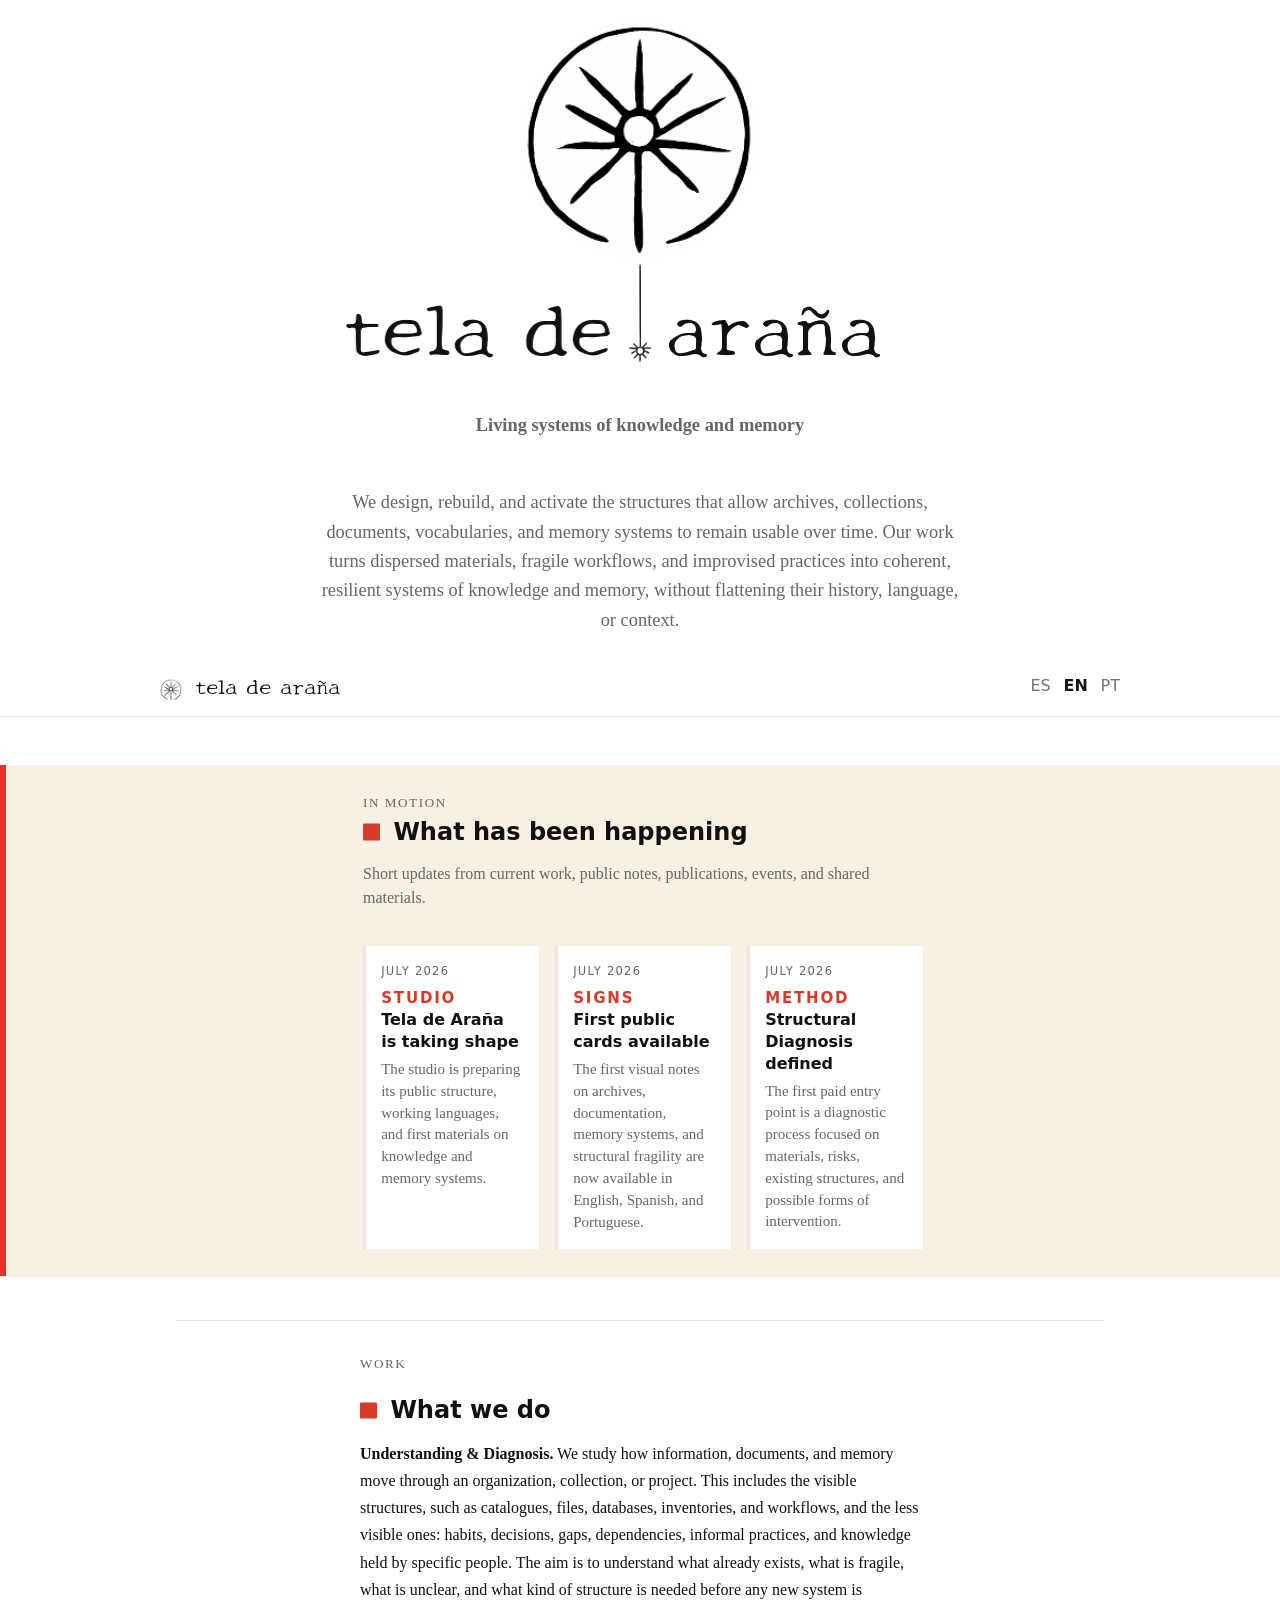
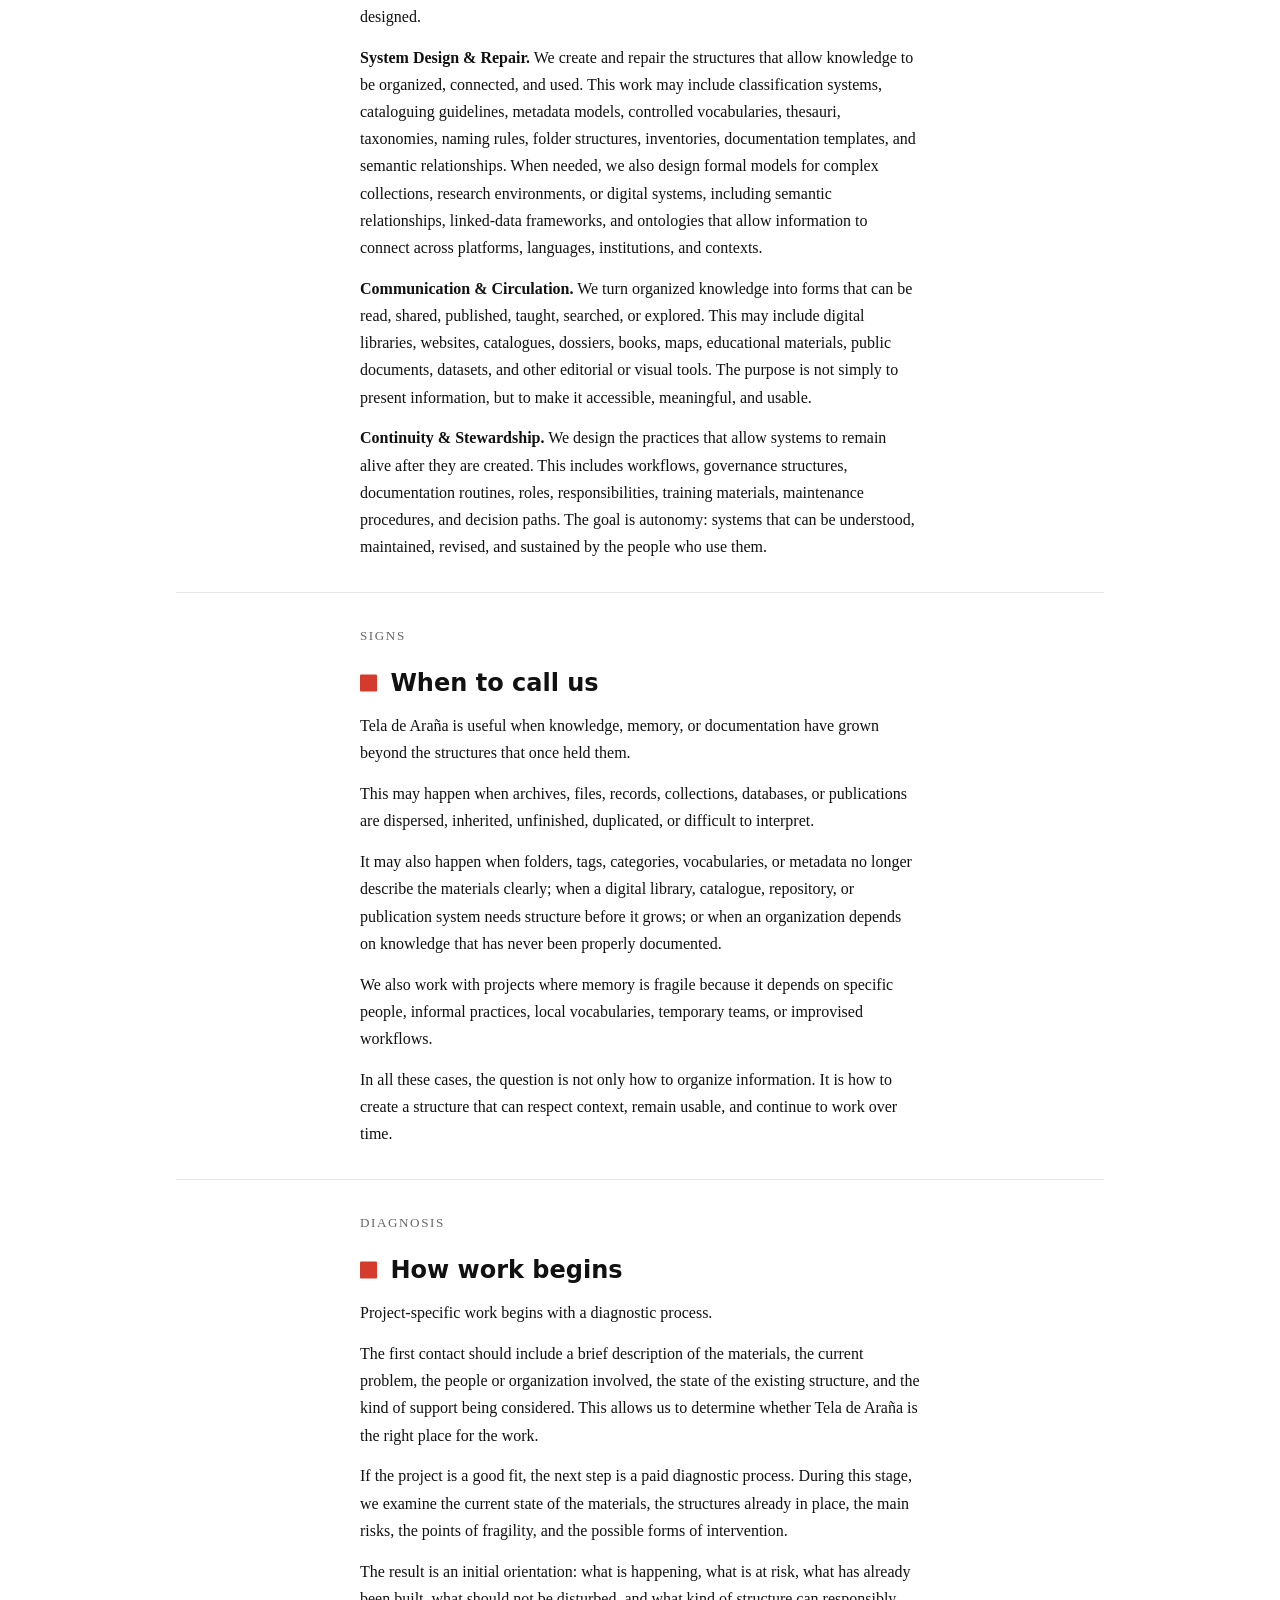
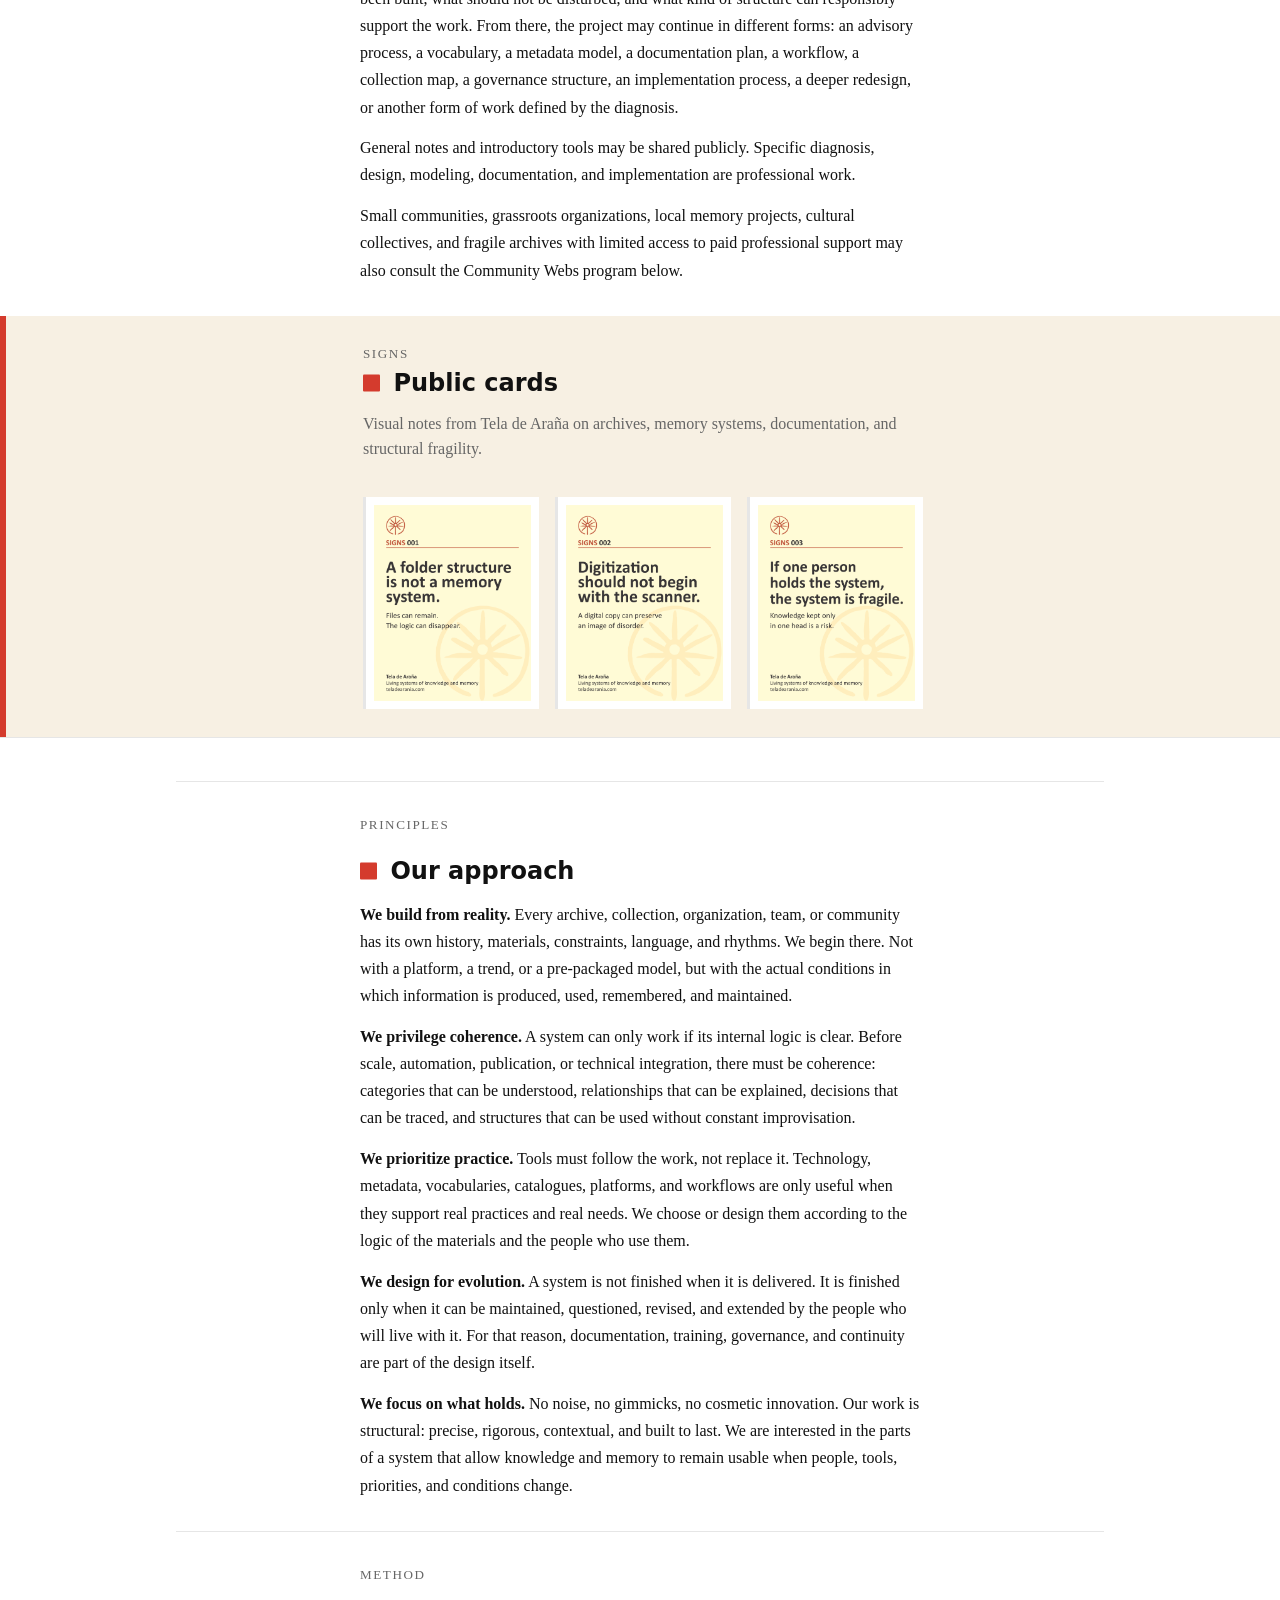
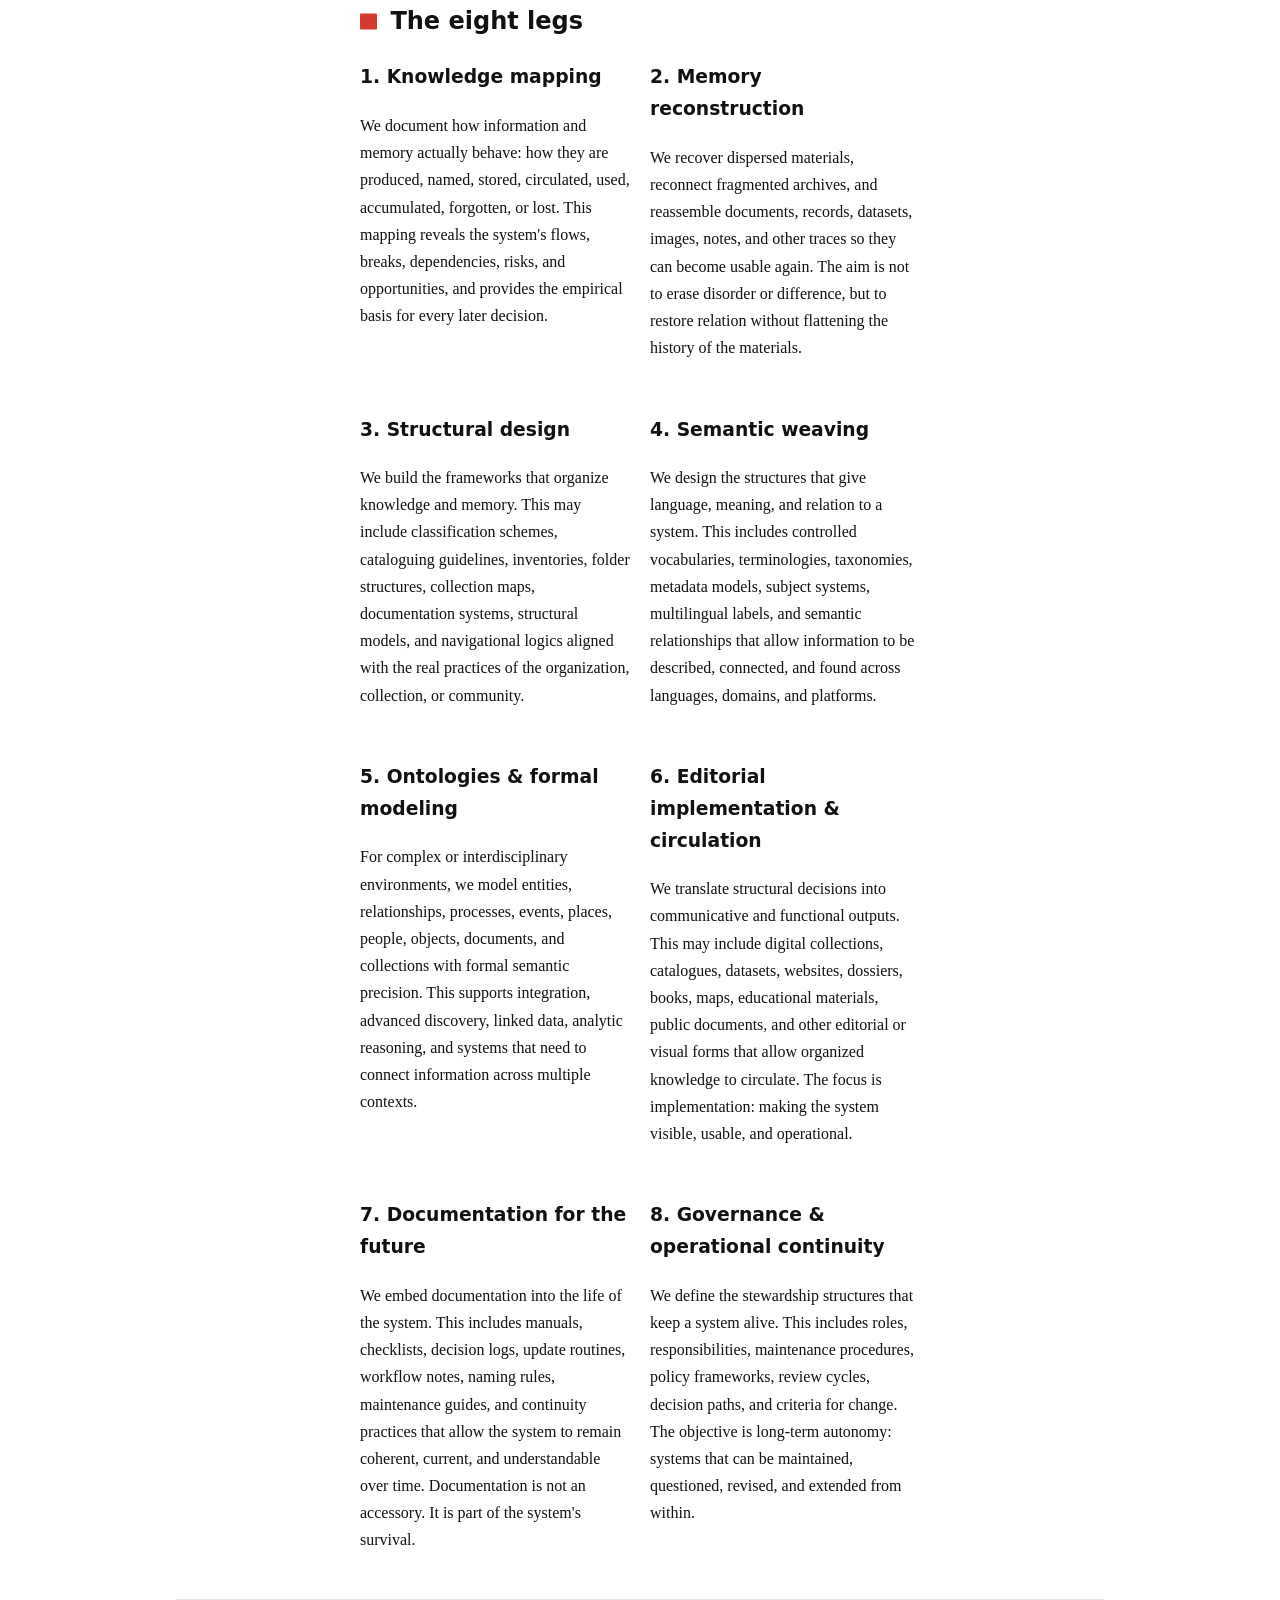
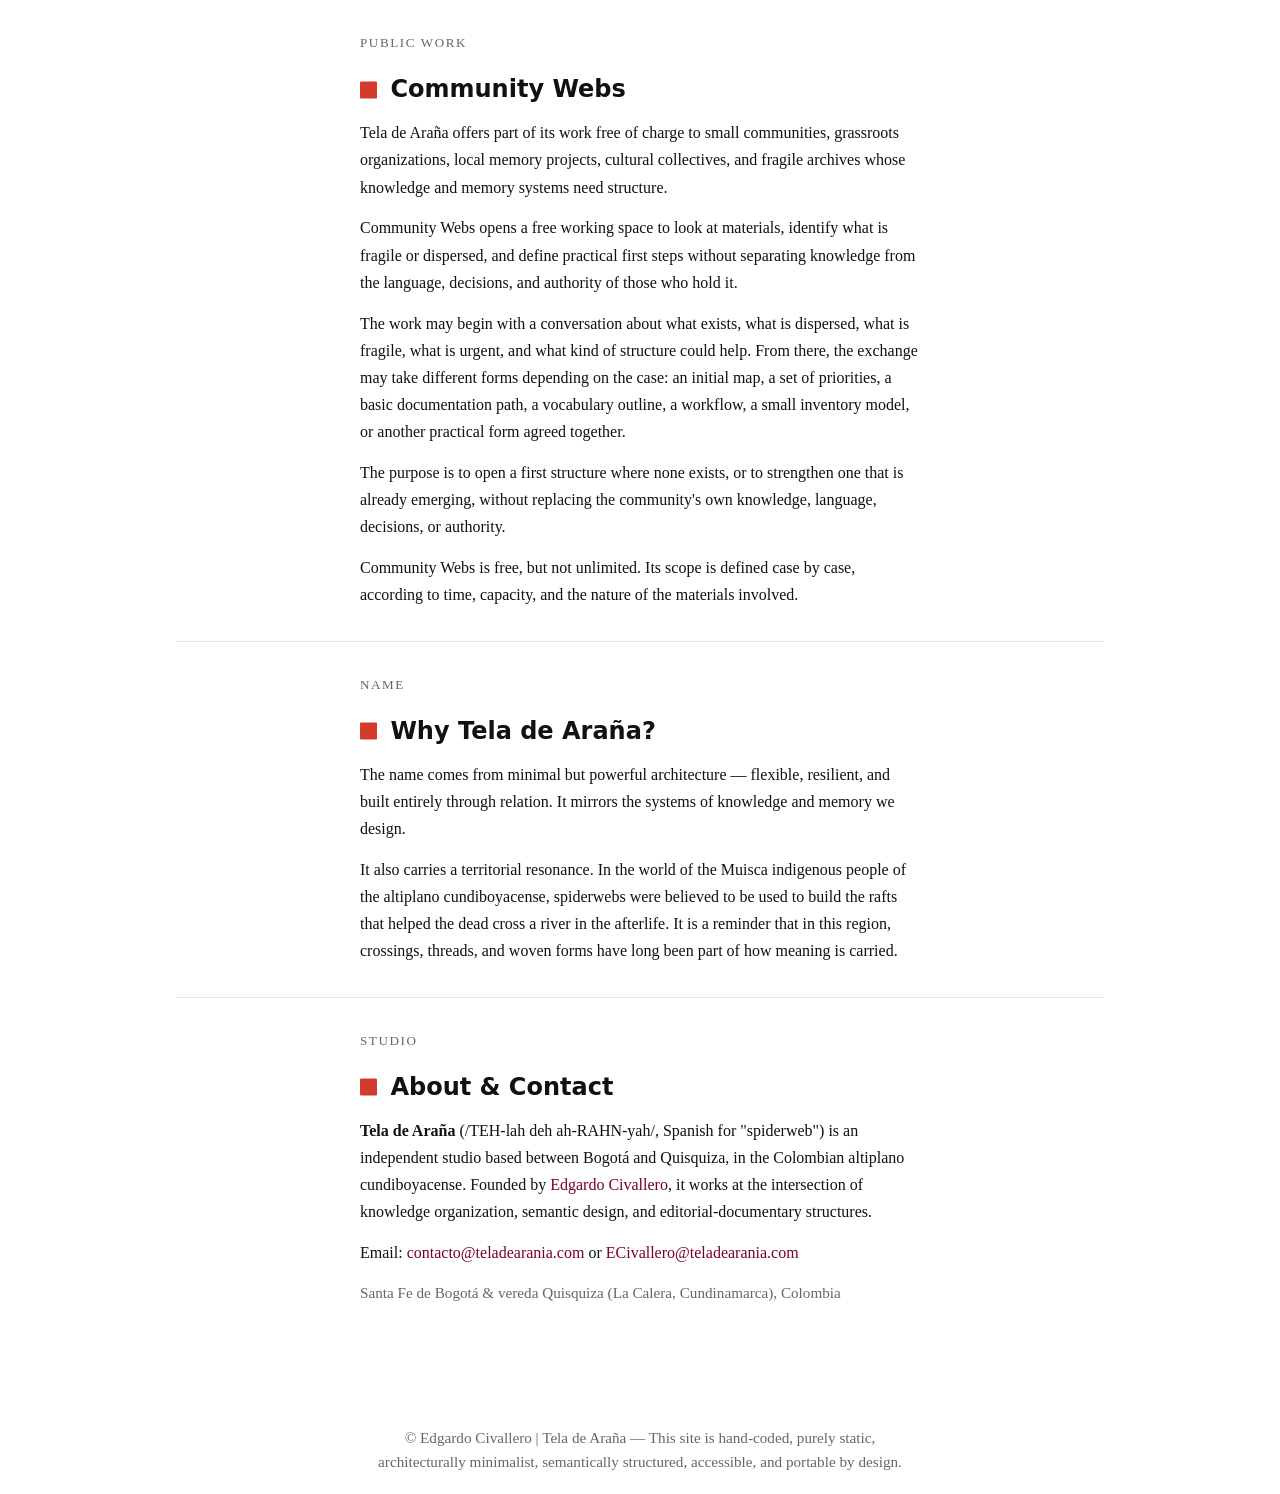
==== commit 8118a9f2: "Add files via upload" ====
--- a/english.html
+++ b/english.html
@@ -83,29 +83,26 @@
 <div class="motion-list" aria-label="Latest updates">
 <article class="motion-item">
 <time datetime="2026-07-01">July 2026</time>
-<p class="motion-type">SIGNS 01</p>
-<h3>
-A folder structure is not a memory system</h3>
-<p>
-Files can remain. The logic can disappear.</p>
+<p class="motion-type">Studio</p>
+<h3>Tela de Araña is taking shape</h3>
+<p>
+The studio is preparing its public structure, working languages, and first materials on knowledge and memory systems.</p>
 </article>
 
 <article class="motion-item">
 <time datetime="2026-07-08">July 2026</time>
-<p class="motion-type">SIGNS 02</p>
-<h3>
-Digitization should not begin with the scanner</h3>
-<p>
-A digital copy can preserve an image of disorder.</p>
+<p class="motion-type">Signs</p>
+<h3>First public cards available</h3>
+<p>
+The first visual notes on archives, documentation, memory systems, and structural fragility are now available in English, Spanish, and Portuguese.</p>
 </article>
 
 <article class="motion-item">
 <time datetime="2026-07-15">July 2026</time>
-<p class="motion-type">SIGNS 03</p>
-<h3>
-If one person holds the system, the system is fragile</h3>
-<p>
-Knowledge kept only in one head is a risk.</p>
+<p class="motion-type">Method</p>
+<h3>Structural Diagnosis defined</h3>
+<p>
+The first paid entry point is a diagnostic process focused on materials, risks, existing structures, and possible forms of intervention.</p>
 </article>
 </div>
 </div>
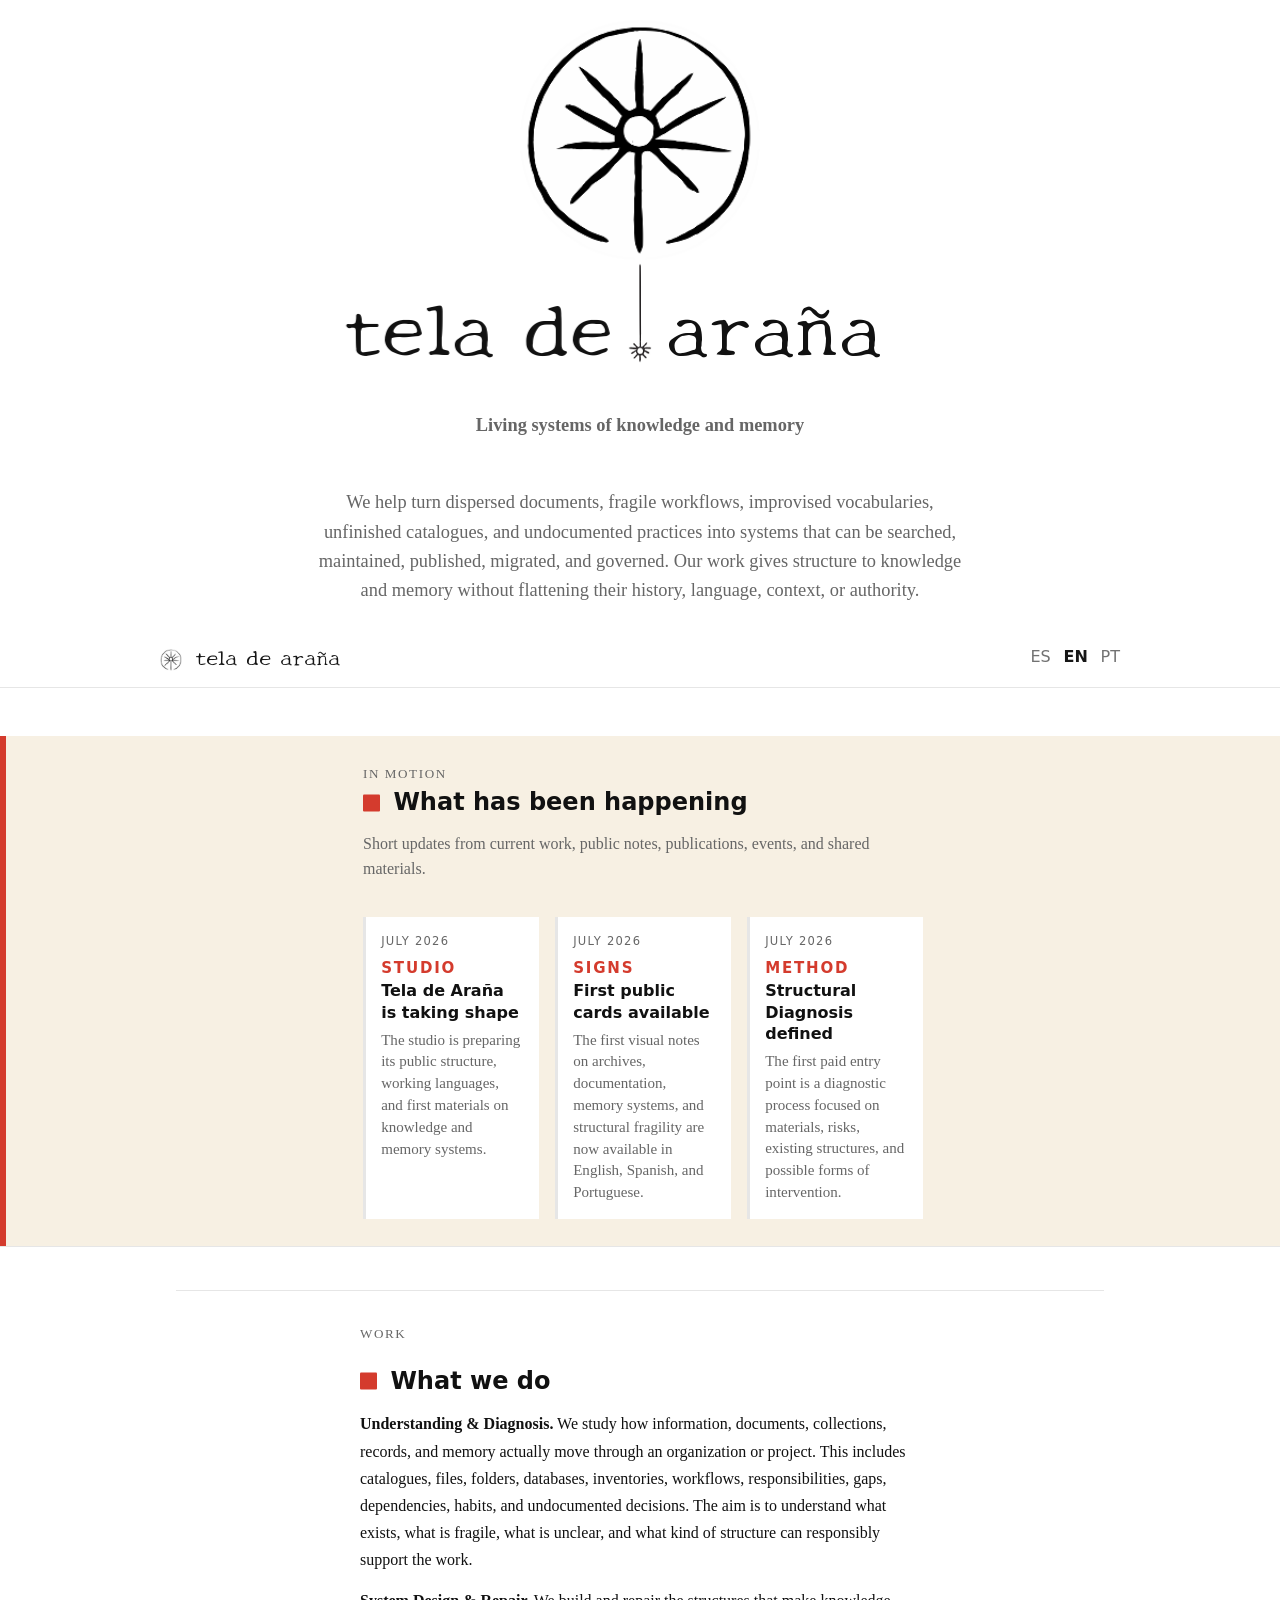
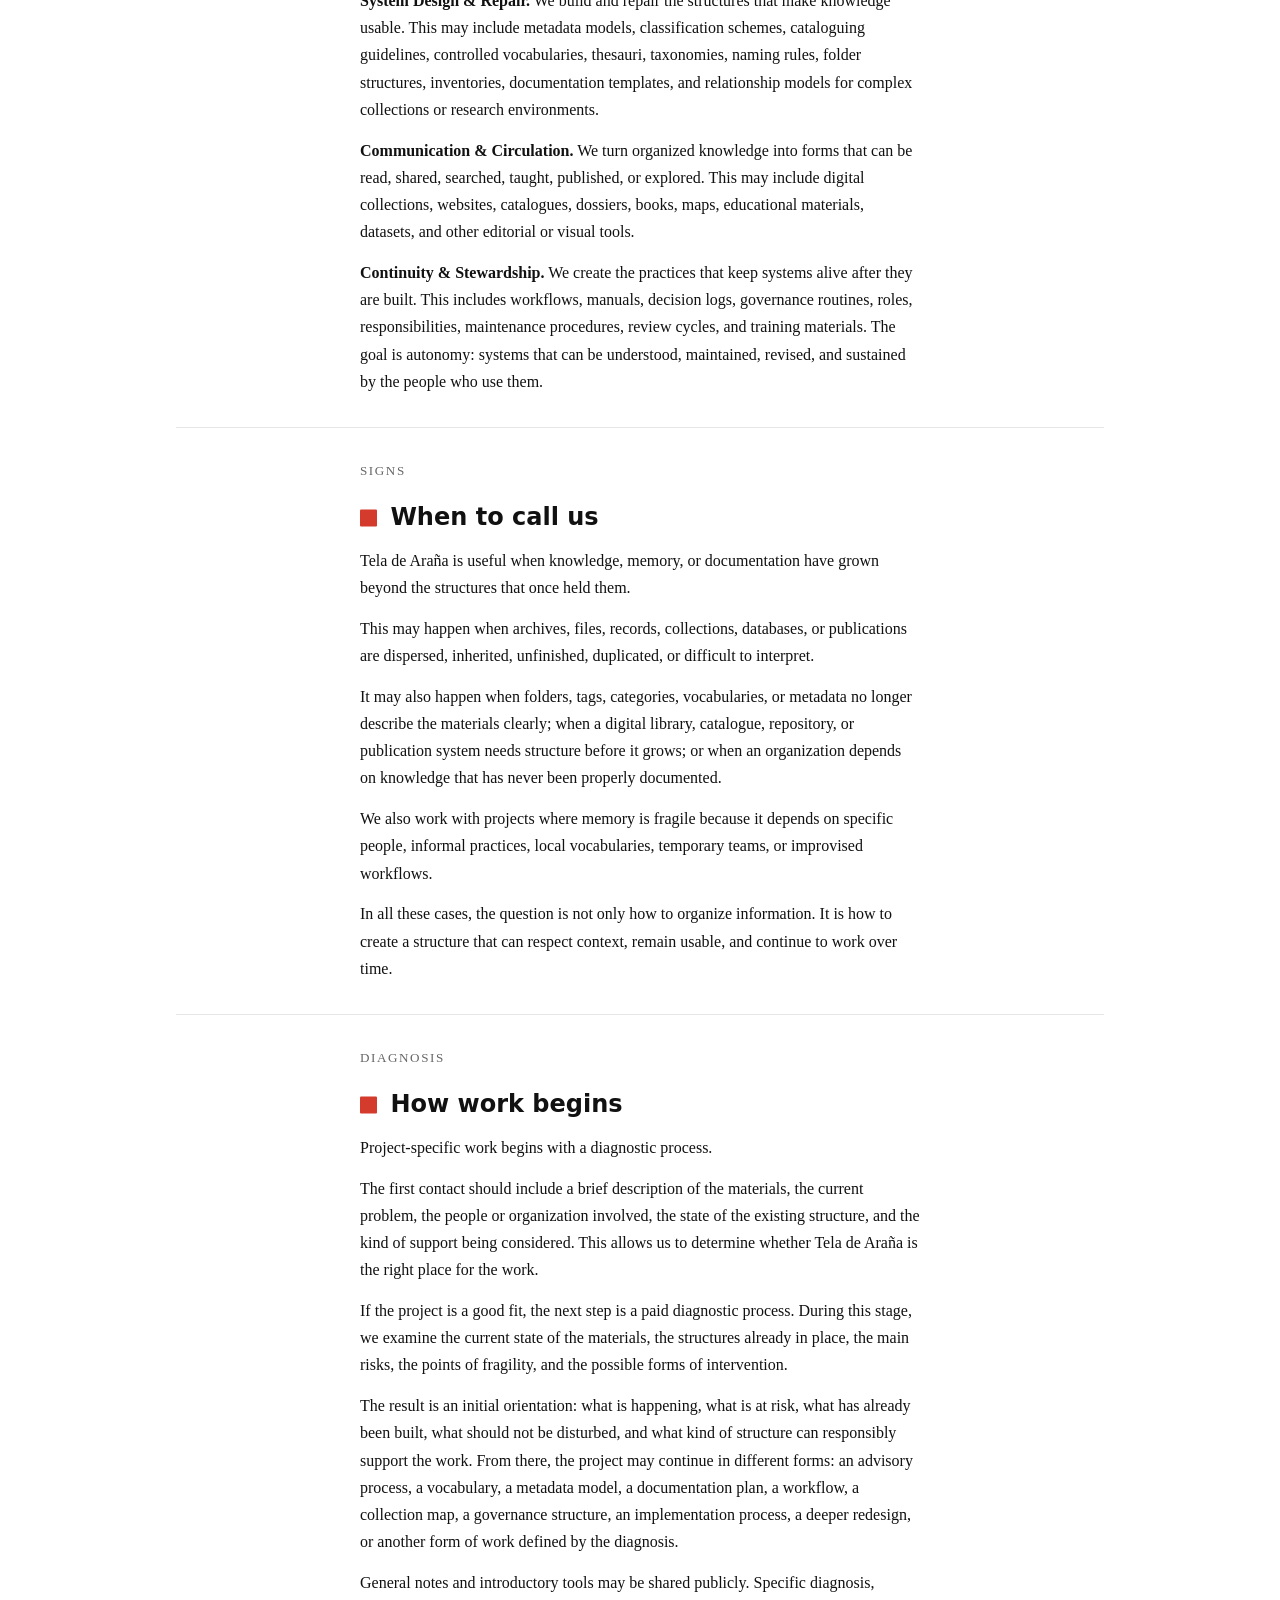
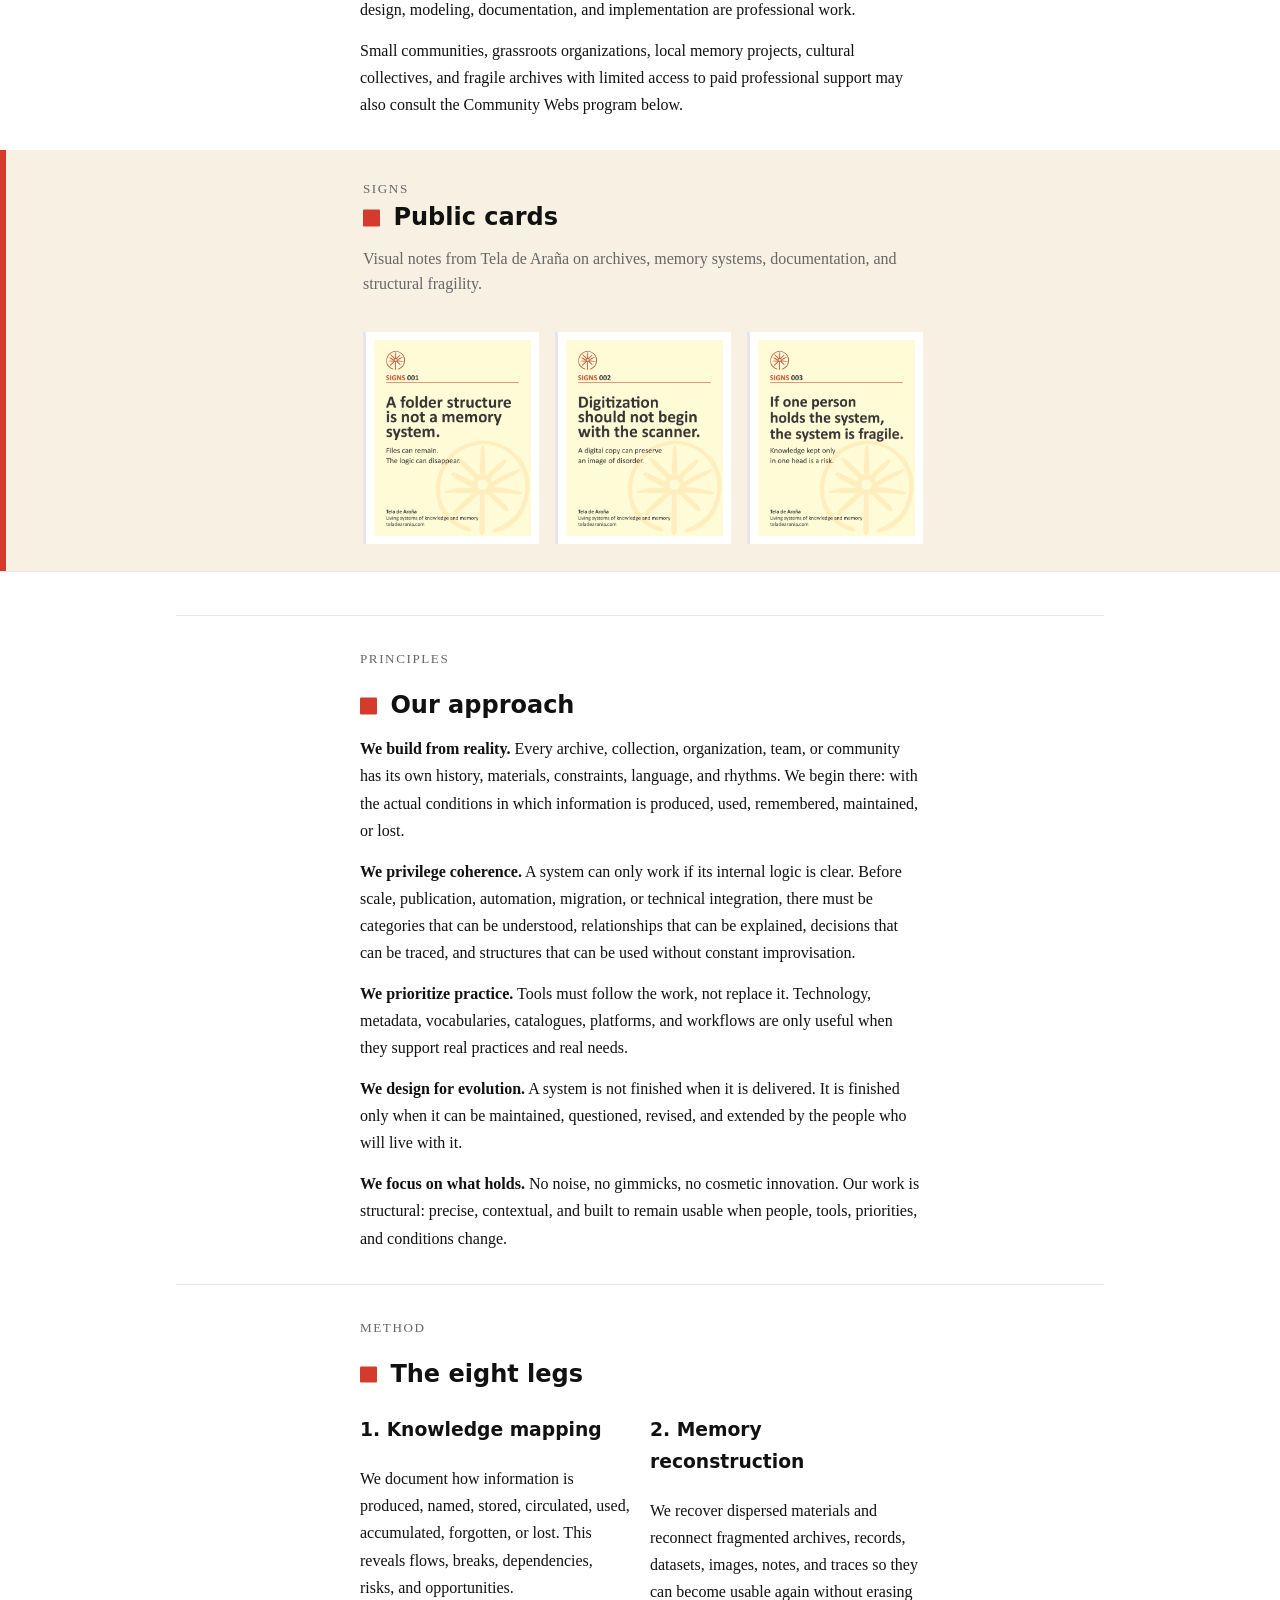
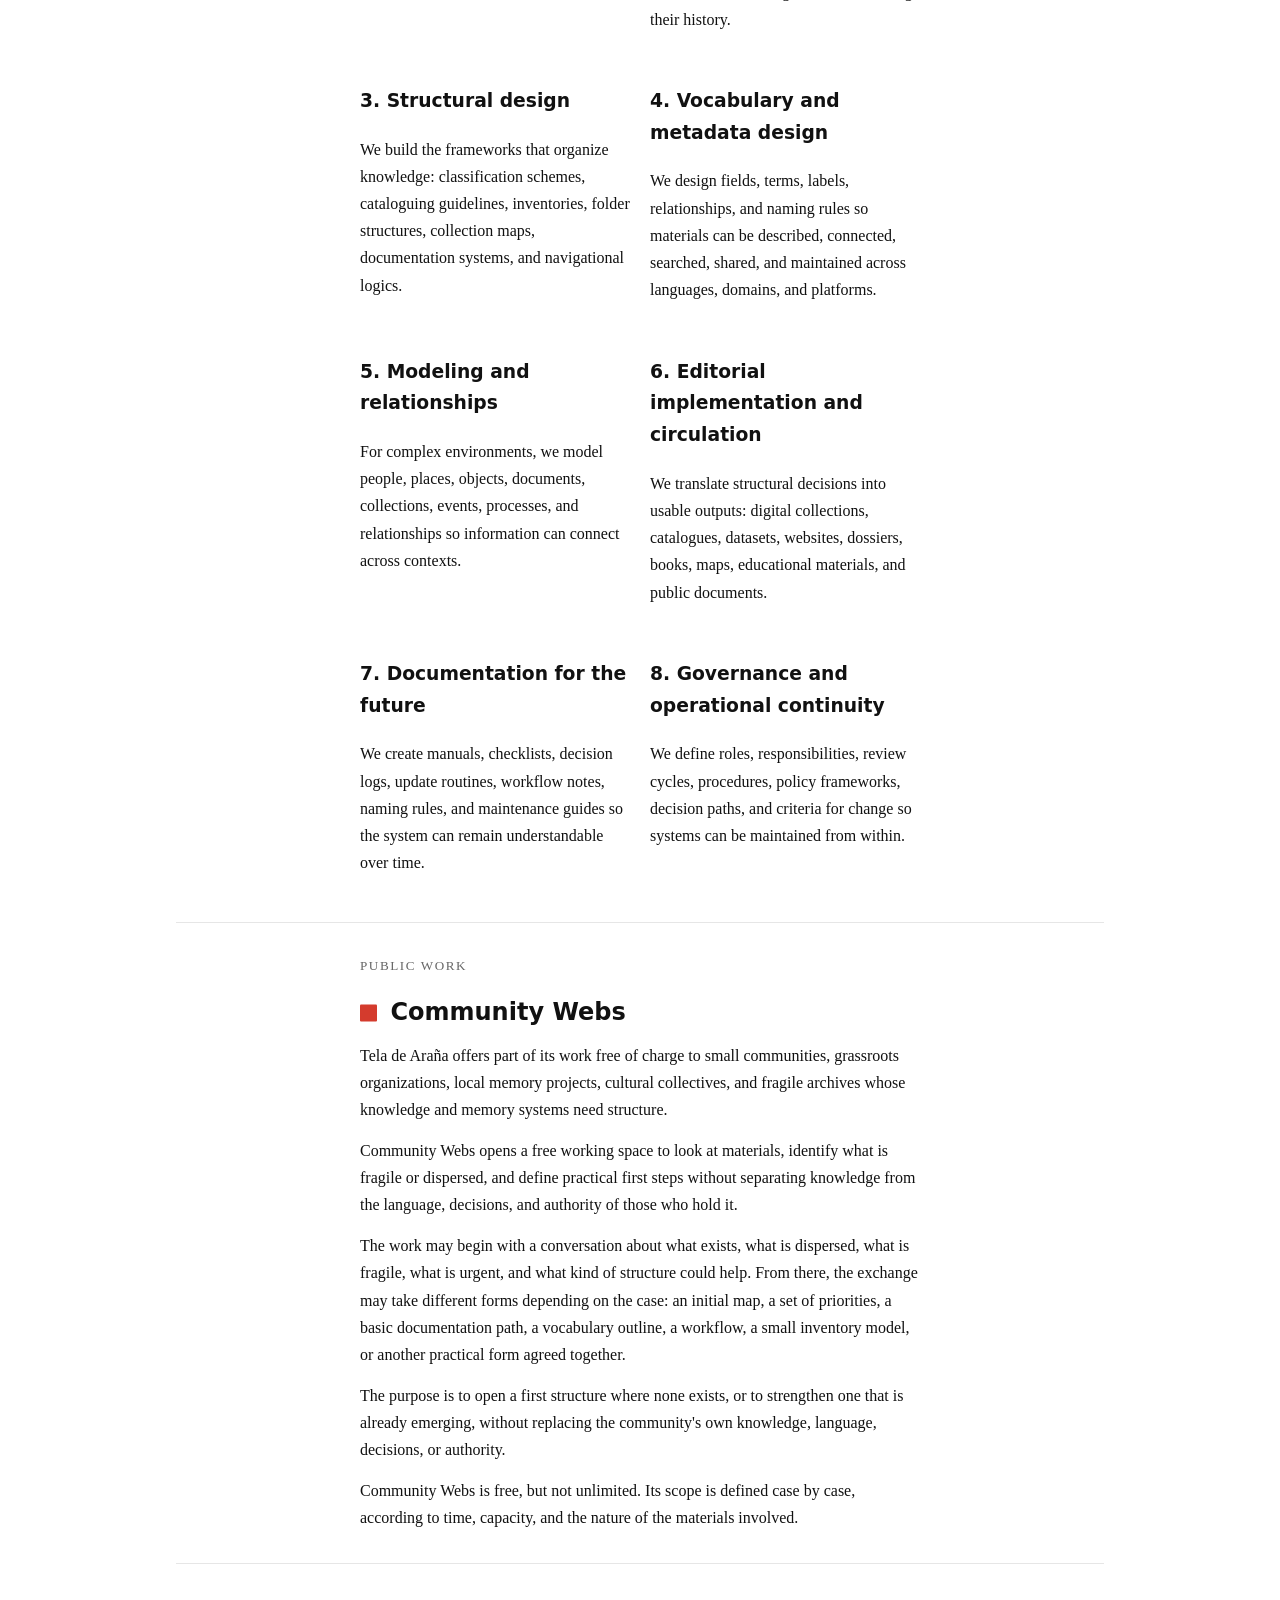
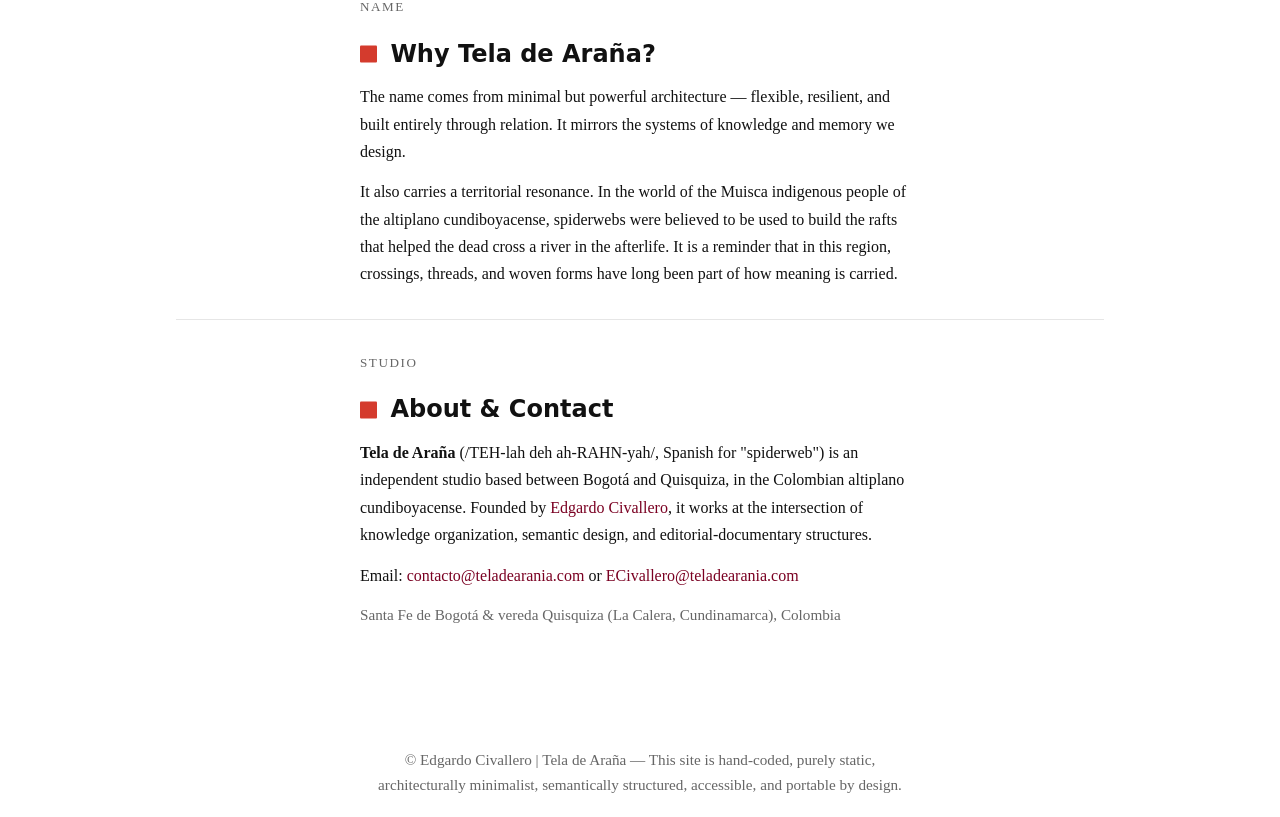
==== commit a3181cec: "Add files via upload" ====
--- a/english.html
+++ b/english.html
@@ -52,7 +52,7 @@
 <p class="lead">
 <strong>Living systems of knowledge and memory</strong></p>
 <p class="lead">
-We design, rebuild, and activate the structures that allow archives, collections, documents, vocabularies, and memory systems to remain usable over time. Our work turns dispersed materials, fragile workflows, and improvised practices into coherent, resilient systems of knowledge and memory, without flattening their history, language, or context.</p>
+We help turn dispersed documents, fragile workflows, improvised vocabularies, unfinished catalogues, and undocumented practices into systems that can be searched, maintained, published, migrated, and governed. Our work gives structure to knowledge and memory without flattening their history, language, context, or authority.</p>
 </header>
 
 <nav class="topbar">
@@ -114,13 +114,13 @@
 <div class="kicker">Work</div>
 <h2 id="h-work">What we do</h2>
 <p>
-<strong>Understanding & Diagnosis.</strong> We study how information, documents, and memory move through an organization, collection, or project. This includes the visible structures, such as catalogues, files, databases, inventories, and workflows, and the less visible ones: habits, decisions, gaps, dependencies, informal practices, and knowledge held by specific people. The aim is to understand what already exists, what is fragile, what is unclear, and what kind of structure is needed before any new system is designed.</p>
-<p>
-<strong>System Design & Repair.</strong> We create and repair the structures that allow knowledge to be organized, connected, and used. This work may include classification systems, cataloguing guidelines, metadata models, controlled vocabularies, thesauri, taxonomies, naming rules, folder structures, inventories, documentation templates, and semantic relationships. When needed, we also design formal models for complex collections, research environments, or digital systems, including semantic relationships, linked-data frameworks, and ontologies that allow information to connect across platforms, languages, institutions, and contexts.</p>
-<p>
-<strong>Communication & Circulation.</strong> We turn organized knowledge into forms that can be read, shared, published, taught, searched, or explored. This may include digital libraries, websites, catalogues, dossiers, books, maps, educational materials, public documents, datasets, and other editorial or visual tools. The purpose is not simply to present information, but to make it accessible, meaningful, and usable.</p>
-<p>
-<strong>Continuity & Stewardship.</strong> We design the practices that allow systems to remain alive after they are created. This includes workflows, governance structures, documentation routines, roles, responsibilities, training materials, maintenance procedures, and decision paths. The goal is autonomy: systems that can be understood, maintained, revised, and sustained by the people who use them.</p>
+<strong>Understanding & Diagnosis.</strong> We study how information, documents, collections, records, and memory actually move through an organization or project. This includes catalogues, files, folders, databases, inventories, workflows, responsibilities, gaps, dependencies, habits, and undocumented decisions. The aim is to understand what exists, what is fragile, what is unclear, and what kind of structure can responsibly support the work.</p>
+<p>
+<strong>System Design & Repair.</strong> We build and repair the structures that make knowledge usable. This may include metadata models, classification schemes, cataloguing guidelines, controlled vocabularies, thesauri, taxonomies, naming rules, folder structures, inventories, documentation templates, and relationship models for complex collections or research environments.</p>
+<p>
+<strong>Communication & Circulation.</strong> We turn organized knowledge into forms that can be read, shared, searched, taught, published, or explored. This may include digital collections, websites, catalogues, dossiers, books, maps, educational materials, datasets, and other editorial or visual tools.</p>
+<p>
+<strong>Continuity & Stewardship.</strong> We create the practices that keep systems alive after they are built. This includes workflows, manuals, decision logs, governance routines, roles, responsibilities, maintenance procedures, review cycles, and training materials. The goal is autonomy: systems that can be understood, maintained, revised, and sustained by the people who use them.</p>
 </section>
 
 <hr>
@@ -197,15 +197,15 @@
 <div class="kicker">Principles</div>
 <h2 id="h-principles">Our approach</h2>
 <p>
-<strong>We build from reality.</strong> Every archive, collection, organization, team, or community has its own history, materials, constraints, language, and rhythms. We begin there. Not with a platform, a trend, or a pre-packaged model, but with the actual conditions in which information is produced, used, remembered, and maintained.</p>
-<p>
-<strong>We privilege coherence.</strong> A system can only work if its internal logic is clear. Before scale, automation, publication, or technical integration, there must be coherence: categories that can be understood, relationships that can be explained, decisions that can be traced, and structures that can be used without constant improvisation.</p>
-<p>
-<strong>We prioritize practice.</strong> Tools must follow the work, not replace it. Technology, metadata, vocabularies, catalogues, platforms, and workflows are only useful when they support real practices and real needs. We choose or design them according to the logic of the materials and the people who use them.</p>
-<p>
-<strong>We design for evolution.</strong> A system is not finished when it is delivered. It is finished only when it can be maintained, questioned, revised, and extended by the people who will live with it. For that reason, documentation, training, governance, and continuity are part of the design itself.</p>
-<p>
-<strong>We focus on what holds.</strong> No noise, no gimmicks, no cosmetic innovation. Our work is structural: precise, rigorous, contextual, and built to last. We are interested in the parts of a system that allow knowledge and memory to remain usable when people, tools, priorities, and conditions change.</p>
+<strong>We build from reality.</strong> Every archive, collection, organization, team, or community has its own history, materials, constraints, language, and rhythms. We begin there: with the actual conditions in which information is produced, used, remembered, maintained, or lost.</p>
+<p>
+<strong>We privilege coherence.</strong> A system can only work if its internal logic is clear. Before scale, publication, automation, migration, or technical integration, there must be categories that can be understood, relationships that can be explained, decisions that can be traced, and structures that can be used without constant improvisation.</p>
+<p>
+<strong>We prioritize practice.</strong> Tools must follow the work, not replace it. Technology, metadata, vocabularies, catalogues, platforms, and workflows are only useful when they support real practices and real needs.</p>
+<p>
+<strong>We design for evolution.</strong> A system is not finished when it is delivered. It is finished only when it can be maintained, questioned, revised, and extended by the people who will live with it.</p>
+<p>
+<strong>We focus on what holds.</strong> No noise, no gimmicks, no cosmetic innovation. Our work is structural: precise, contextual, and built to remain usable when people, tools, priorities, and conditions change.</p>
 </section>
 
 <hr>
@@ -215,21 +215,21 @@
 <h2 id="h-method">The eight legs</h2>
 <div class="grid grid-2" role="list">
 <article role="listitem"><h3>1. Knowledge mapping</h3><p>
-We document how information and memory actually behave: how they are produced, named, stored, circulated, used, accumulated, forgotten, or lost. This mapping reveals the system's flows, breaks, dependencies, risks, and opportunities, and provides the empirical basis for every later decision.</p></article>
+We document how information is produced, named, stored, circulated, used, accumulated, forgotten, or lost. This reveals flows, breaks, dependencies, risks, and opportunities.</p></article>
 <article role="listitem"><h3>2. Memory reconstruction</h3><p>
-We recover dispersed materials, reconnect fragmented archives, and reassemble documents, records, datasets, images, notes, and other traces so they can become usable again. The aim is not to erase disorder or difference, but to restore relation without flattening the history of the materials.</p></article>
+We recover dispersed materials and reconnect fragmented archives, records, datasets, images, notes, and traces so they can become usable again without erasing their history.</p></article>
 <article role="listitem"><h3>3. Structural design</h3><p>
-We build the frameworks that organize knowledge and memory. This may include classification schemes, cataloguing guidelines, inventories, folder structures, collection maps, documentation systems, structural models, and navigational logics aligned with the real practices of the organization, collection, or community.</p></article>
-<article role="listitem"><h3>4. Semantic weaving</h3><p>
-We design the structures that give language, meaning, and relation to a system. This includes controlled vocabularies, terminologies, taxonomies, metadata models, subject systems, multilingual labels, and semantic relationships that allow information to be described, connected, and found across languages, domains, and platforms.</p></article>
-<article role="listitem"><h3>5. Ontologies & formal modeling</h3><p>
-For complex or interdisciplinary environments, we model entities, relationships, processes, events, places, people, objects, documents, and collections with formal semantic precision. This supports integration, advanced discovery, linked data, analytic reasoning, and systems that need to connect information across multiple contexts.</p></article>
-<article role="listitem"><h3>6. Editorial implementation & circulation</h3><p>
-We translate structural decisions into communicative and functional outputs. This may include digital collections, catalogues, datasets, websites, dossiers, books, maps, educational materials, public documents, and other editorial or visual forms that allow organized knowledge to circulate. The focus is implementation: making the system visible, usable, and operational.</p></article>
+We build the frameworks that organize knowledge: classification schemes, cataloguing guidelines, inventories, folder structures, collection maps, documentation systems, and navigational logics.</p></article>
+<article role="listitem"><h3>4. Vocabulary and metadata design</h3><p>
+We design fields, terms, labels, relationships, and naming rules so materials can be described, connected, searched, shared, and maintained across languages, domains, and platforms.</p></article>
+<article role="listitem"><h3>5. Modeling and relationships</h3><p>
+For complex environments, we model people, places, objects, documents, collections, events, processes, and relationships so information can connect across contexts.</p></article>
+<article role="listitem"><h3>6. Editorial implementation and circulation</h3><p>
+We translate structural decisions into usable outputs: digital collections, catalogues, datasets, websites, dossiers, books, maps, educational materials, and public documents.</p></article>
 <article role="listitem"><h3>7. Documentation for the future</h3><p>
-We embed documentation into the life of the system. This includes manuals, checklists, decision logs, update routines, workflow notes, naming rules, maintenance guides, and continuity practices that allow the system to remain coherent, current, and understandable over time. Documentation is not an accessory. It is part of the system's survival.</p></article>
-<article role="listitem"><h3>8. Governance & operational continuity</h3><p>
-We define the stewardship structures that keep a system alive. This includes roles, responsibilities, maintenance procedures, policy frameworks, review cycles, decision paths, and criteria for change. The objective is long-term autonomy: systems that can be maintained, questioned, revised, and extended from within.</p></article>
+We create manuals, checklists, decision logs, update routines, workflow notes, naming rules, and maintenance guides so the system can remain understandable over time.</p></article>
+<article role="listitem"><h3>8. Governance and operational continuity</h3><p>
+We define roles, responsibilities, review cycles, procedures, policy frameworks, decision paths, and criteria for change so systems can be maintained from within.</p></article>
 </div>
 </section>
 
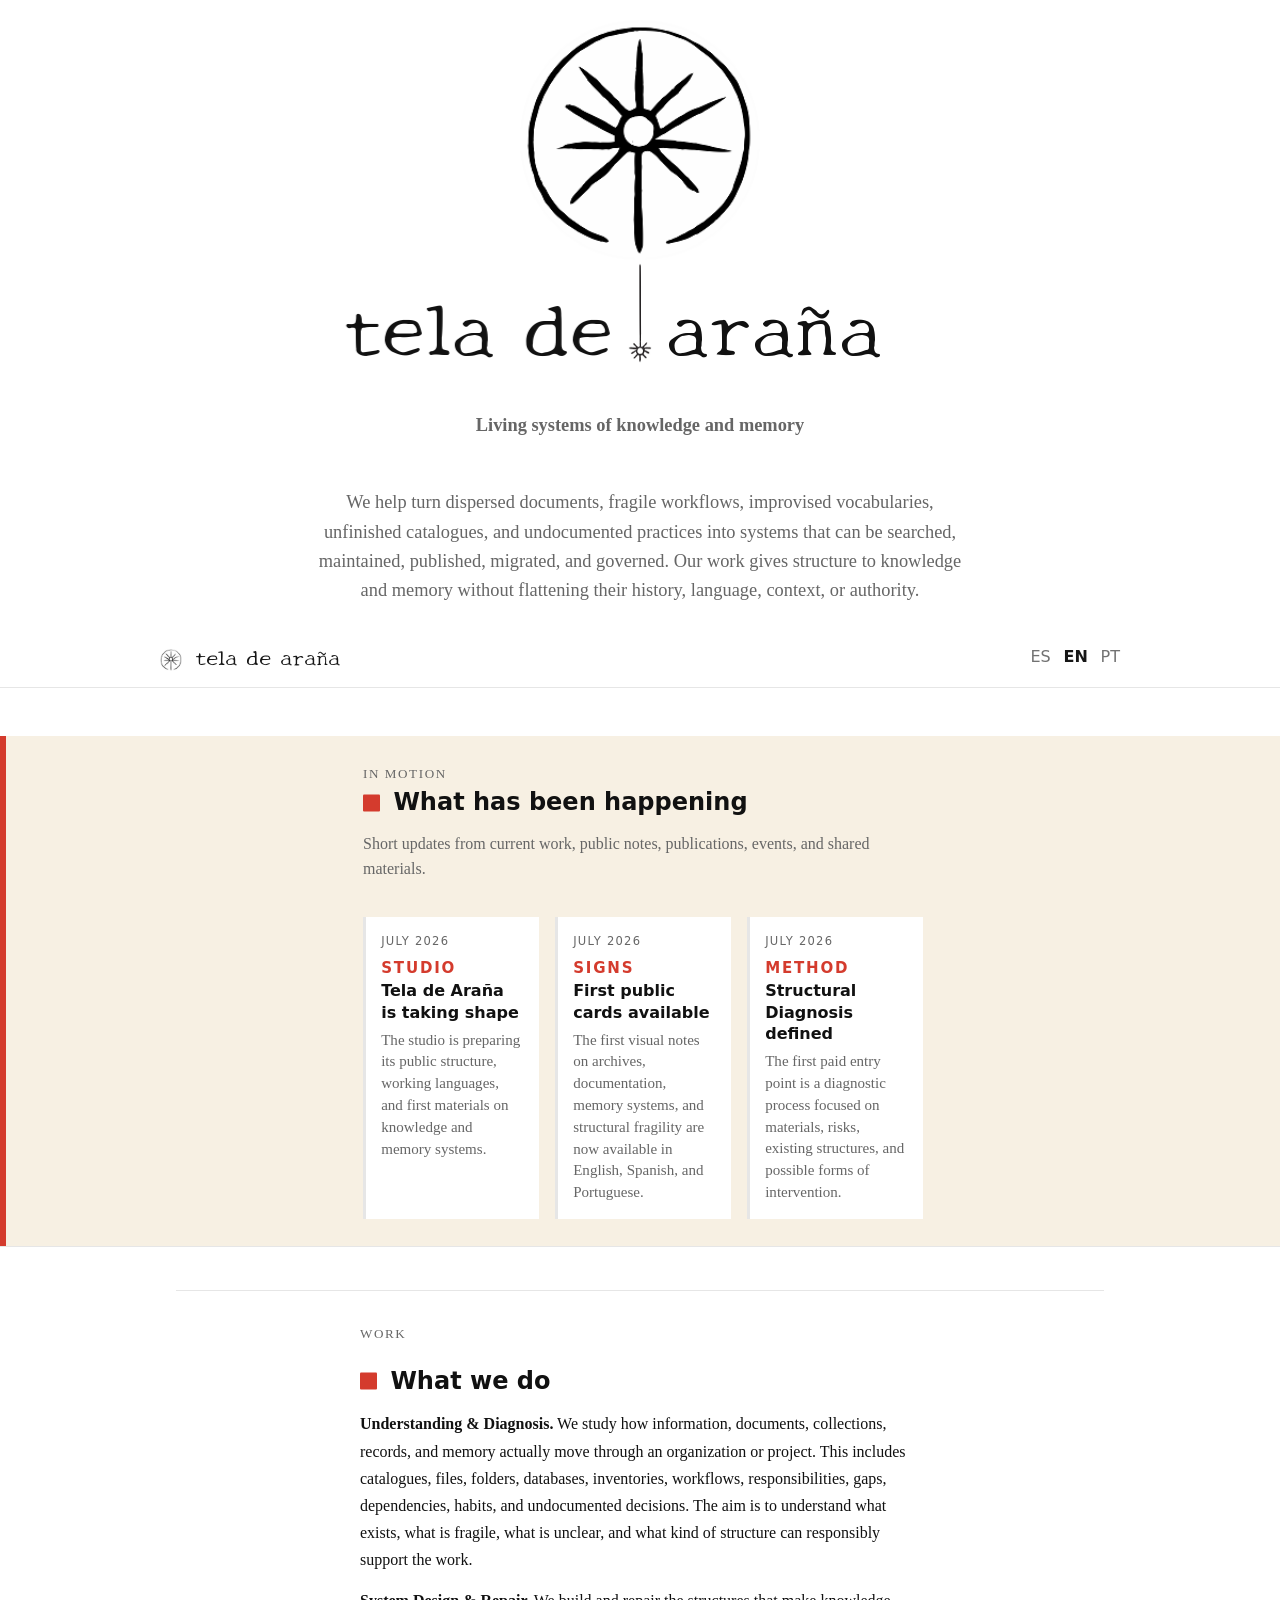
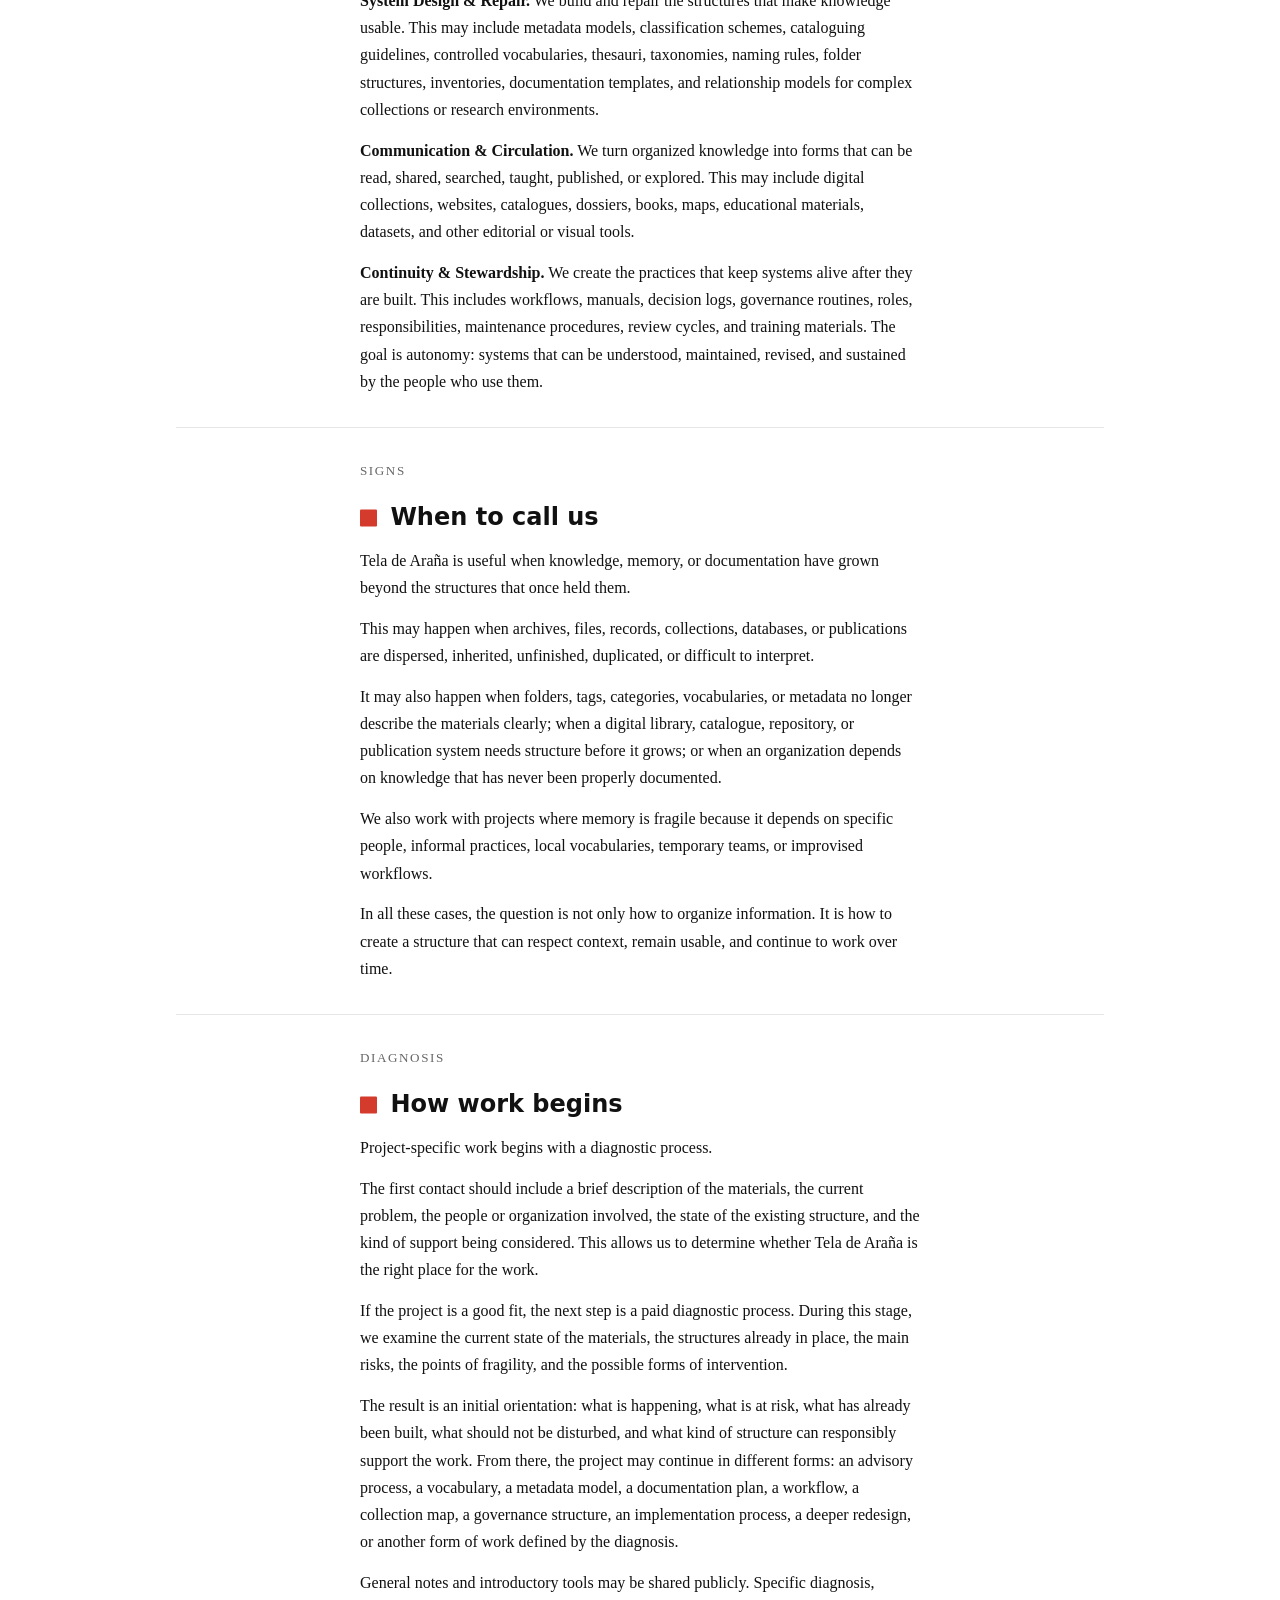
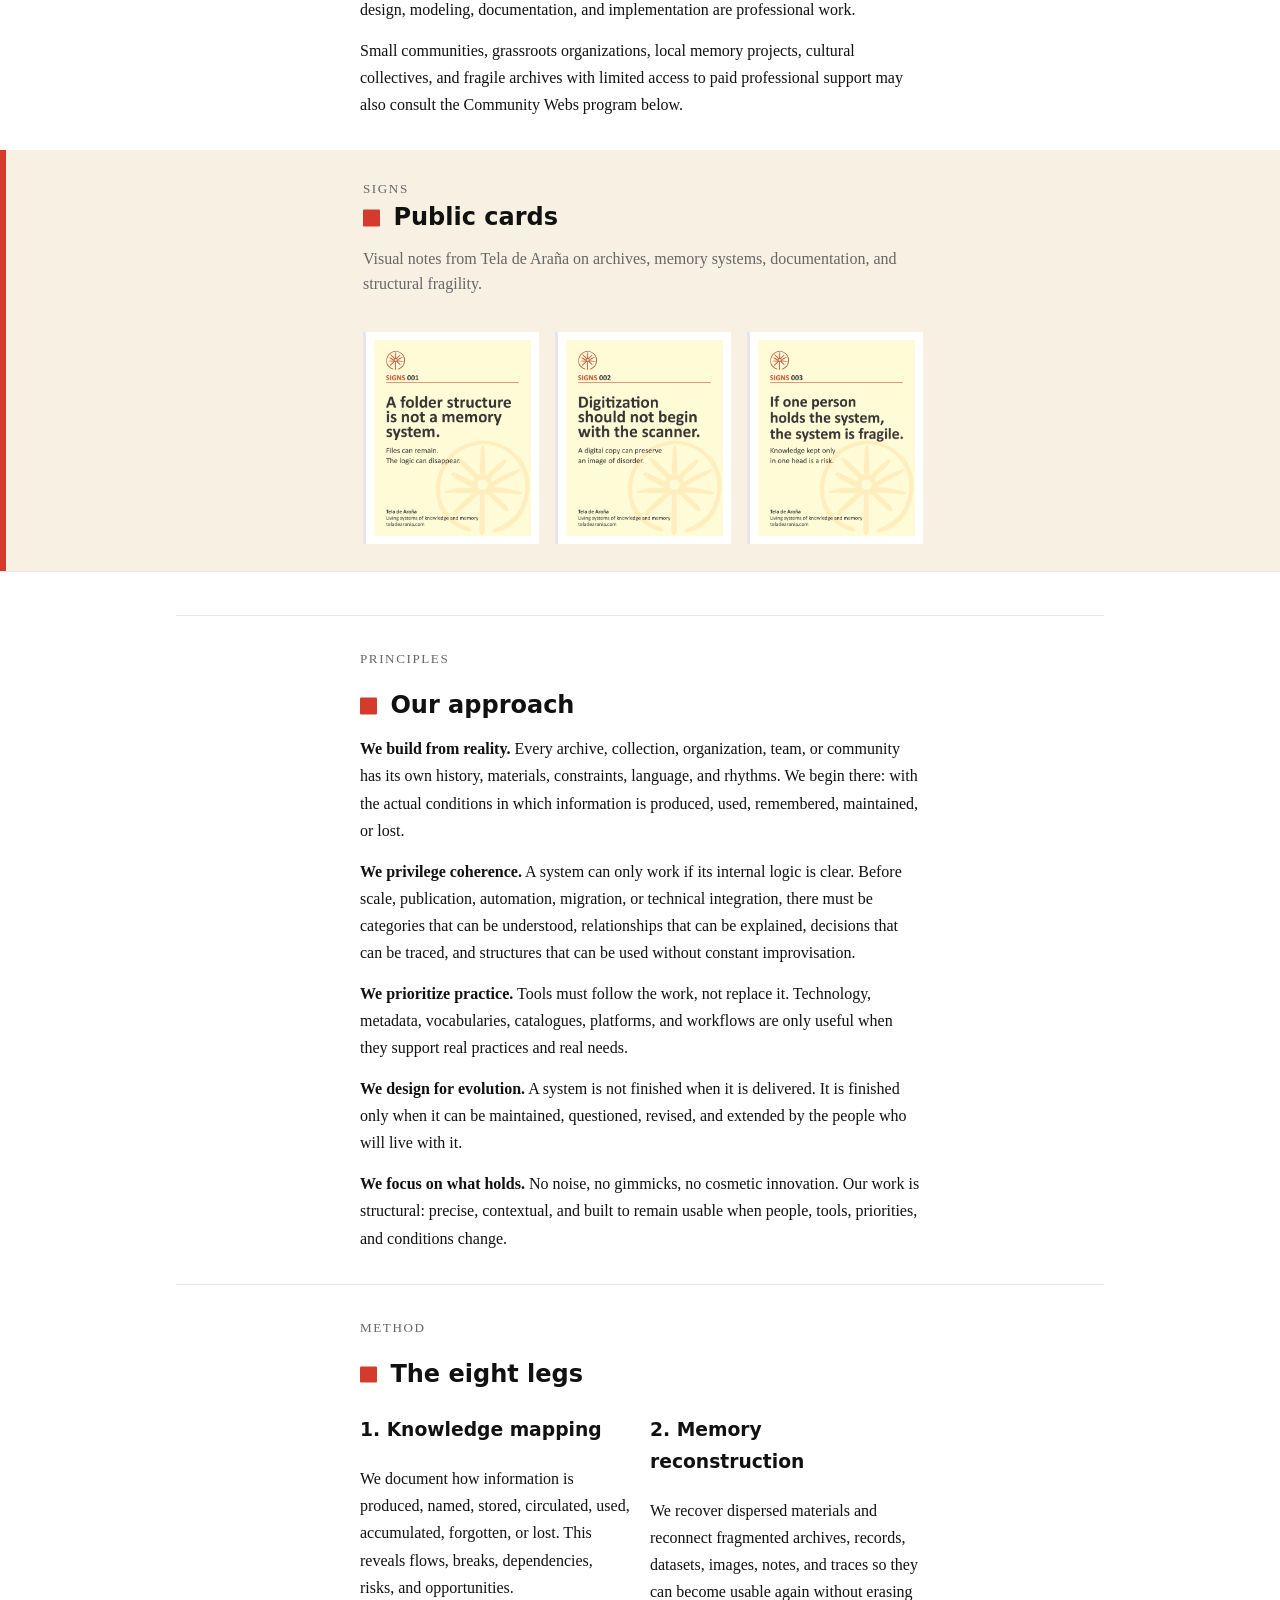
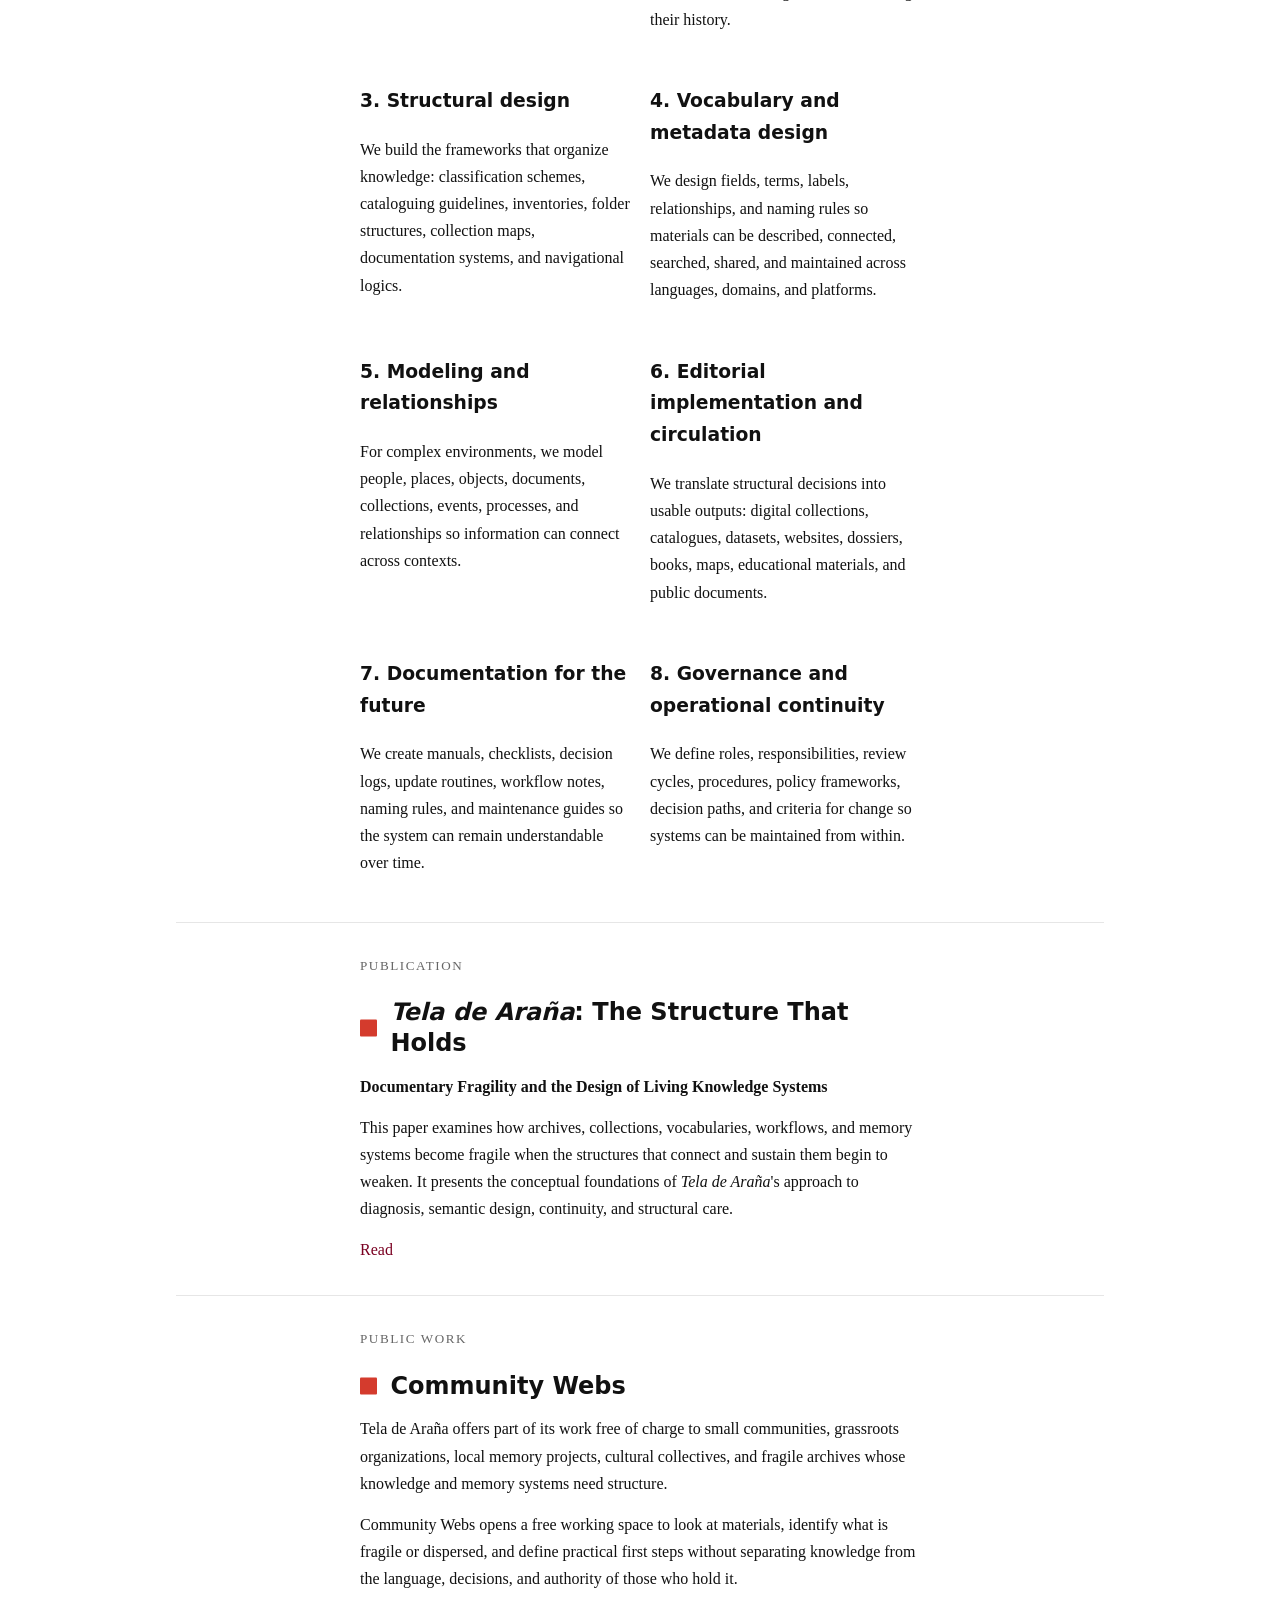
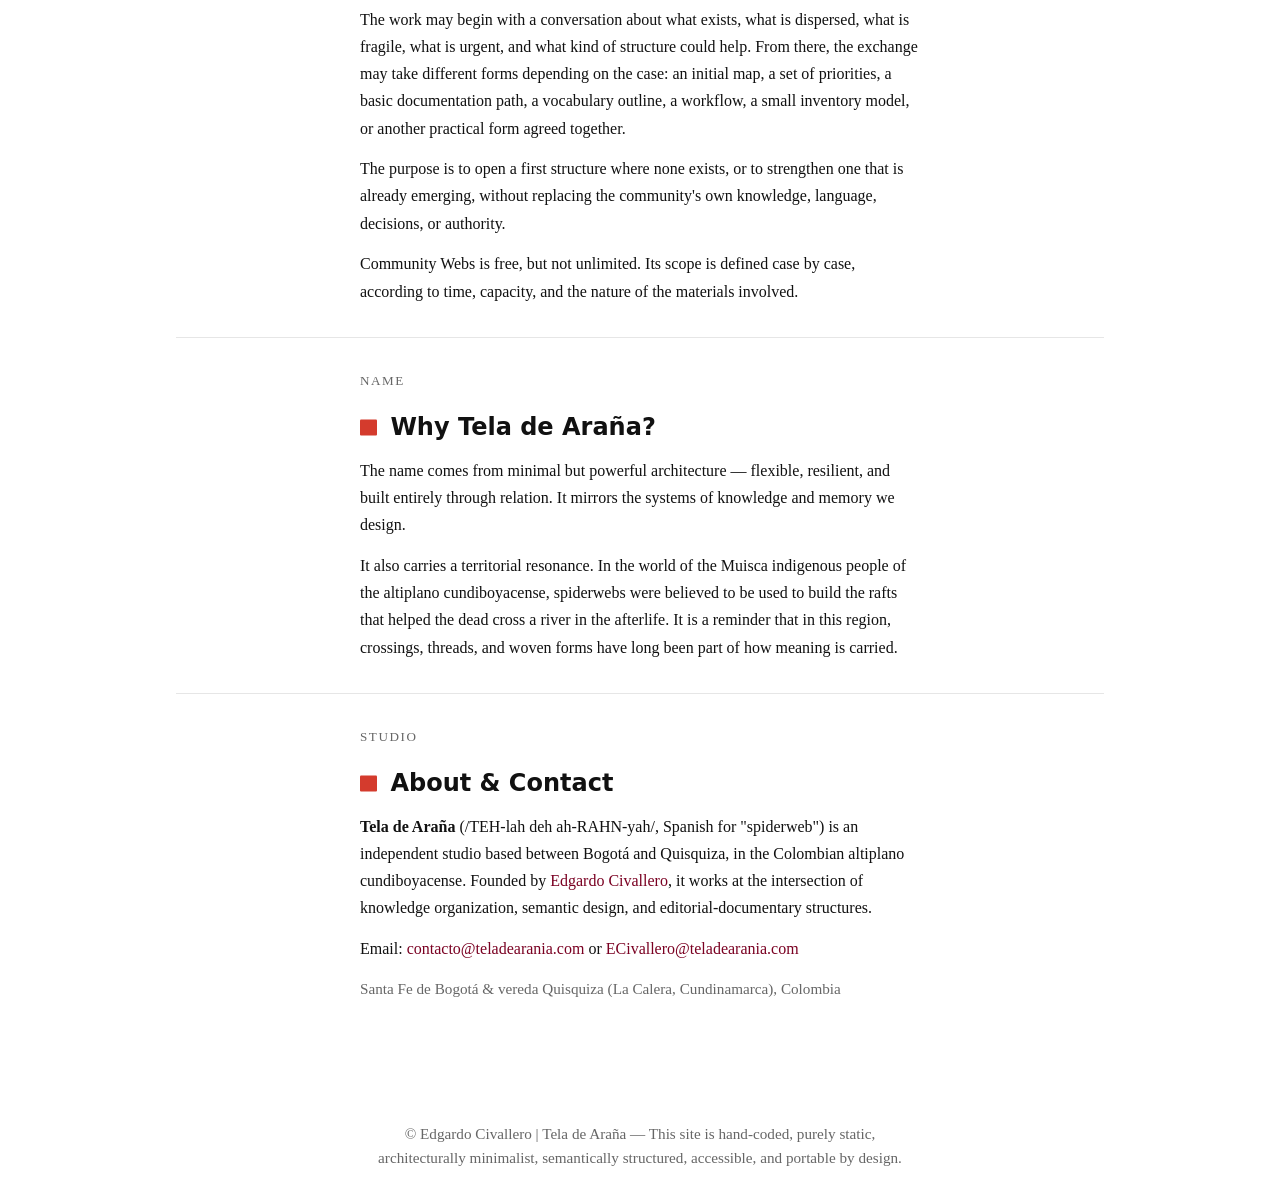
==== commit 4f712e14: "Add files via upload" ====
--- a/english.html
+++ b/english.html
@@ -235,6 +235,21 @@
 
 <hr>
 
+<section id="publication-structure-that-holds" aria-labelledby="h-structure-that-holds">
+<div class="kicker">Publication</div>
+
+<h2 id="h-structure-that-holds">
+<i>Tela de Araña</i>: The Structure That Holds</h2>
+<p>
+<strong>Documentary Fragility and the Design of Living Knowledge Systems</strong></p>
+<p>
+This paper examines how archives, collections, vocabularies, workflows, and memory systems become fragile when the structures that connect and sustain them begin to weaken. It presents the conceptual foundations of <i>Tela de Araña</i>'s approach to diagnosis, semantic design, continuity, and structural care.</p>
+<p>
+<a href="pubs/art01EN.pdf" target="_blank" rel="noopener noreferrer" type="application/pdf">Read</a></p>
+</section>
+
+<hr>
+
 <section id="publicwork" aria-labelledby="h-publicwork">
 <div class="kicker">Public work</div>
 <h2 id="h-publicwork">Community Webs</h2>
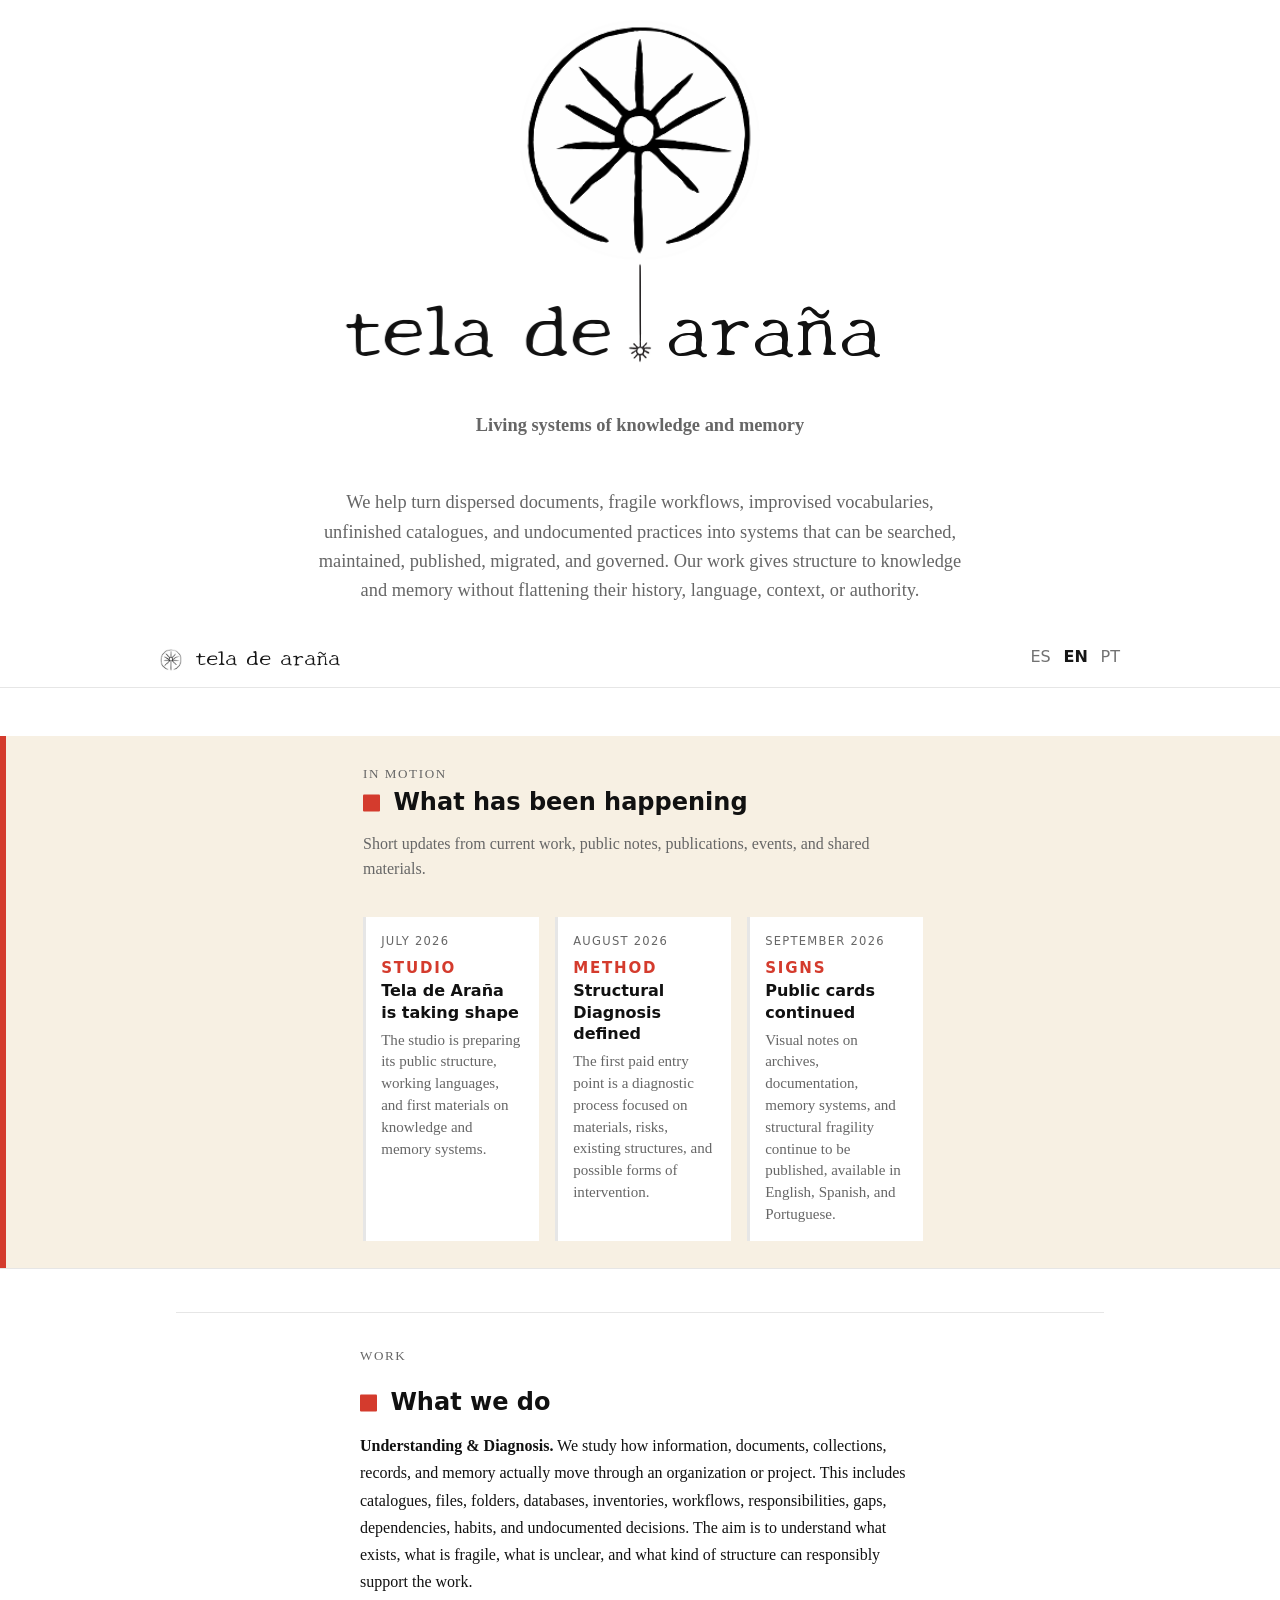
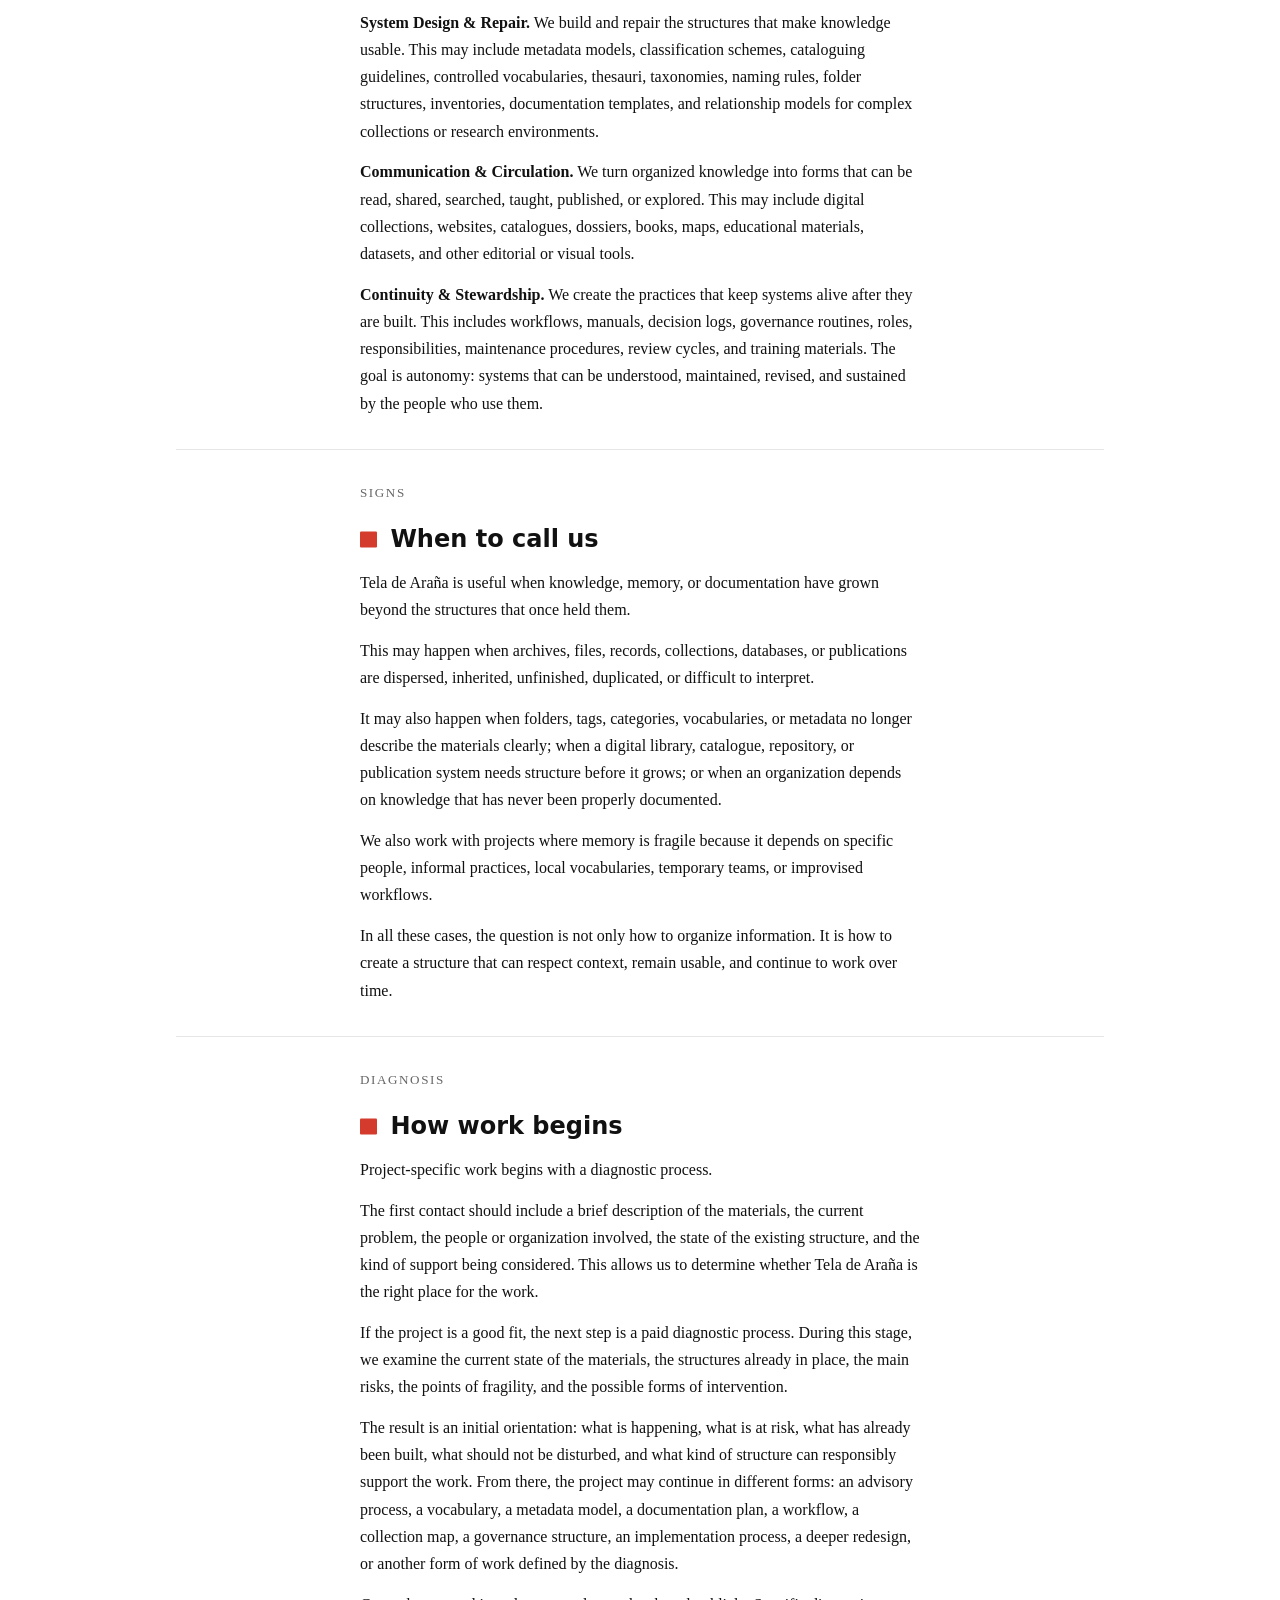
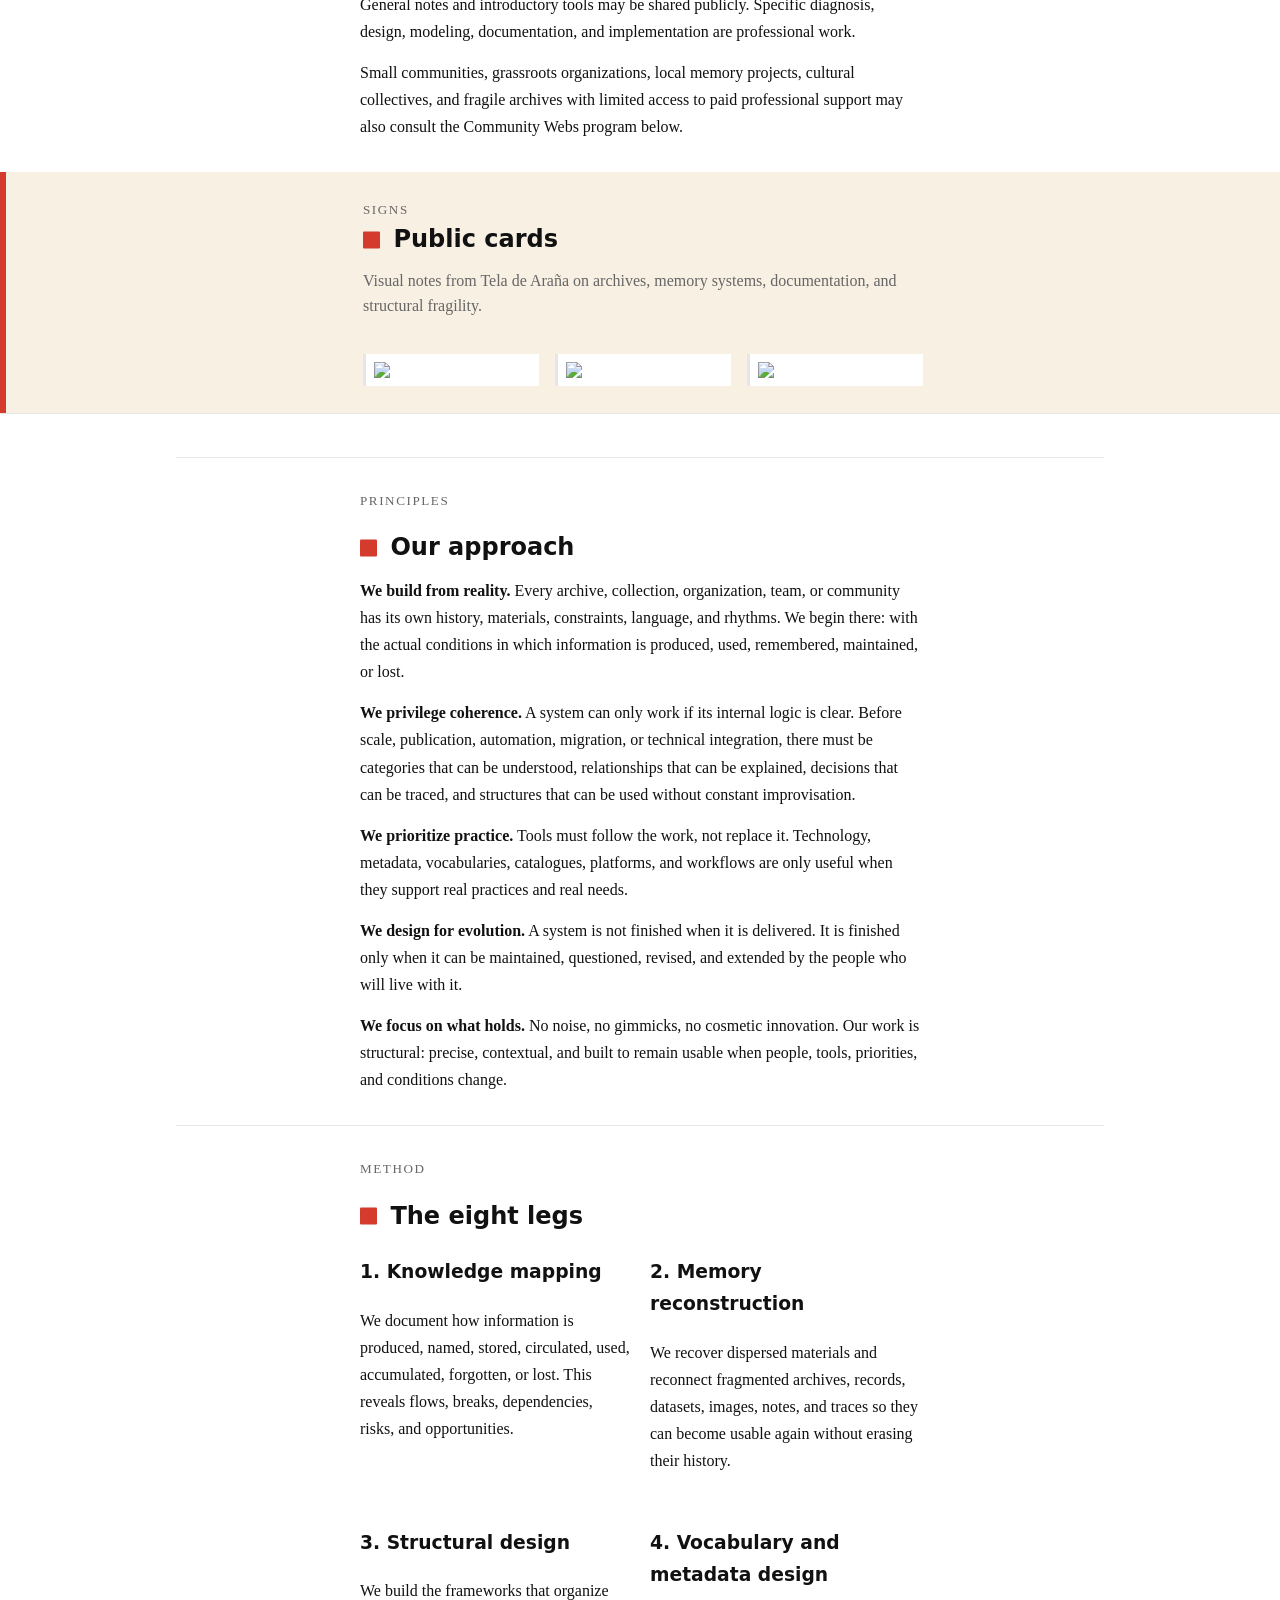
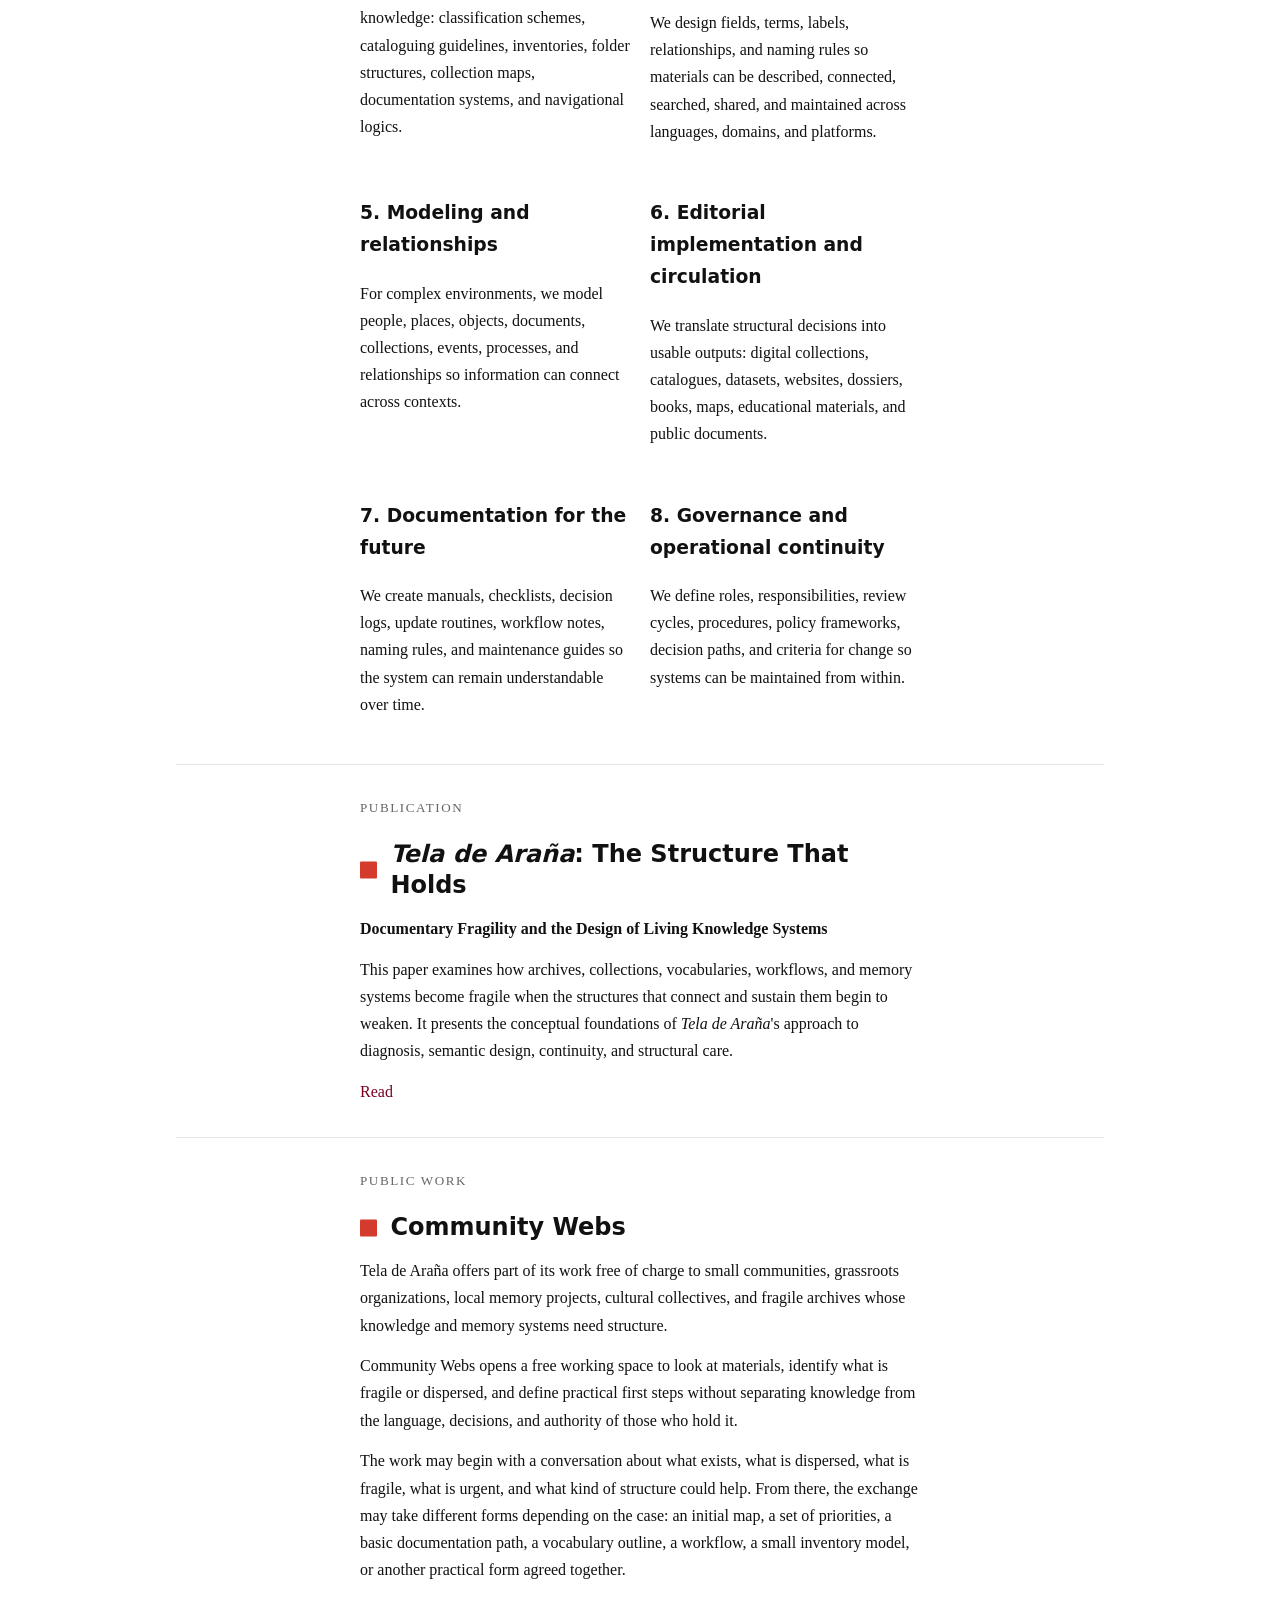
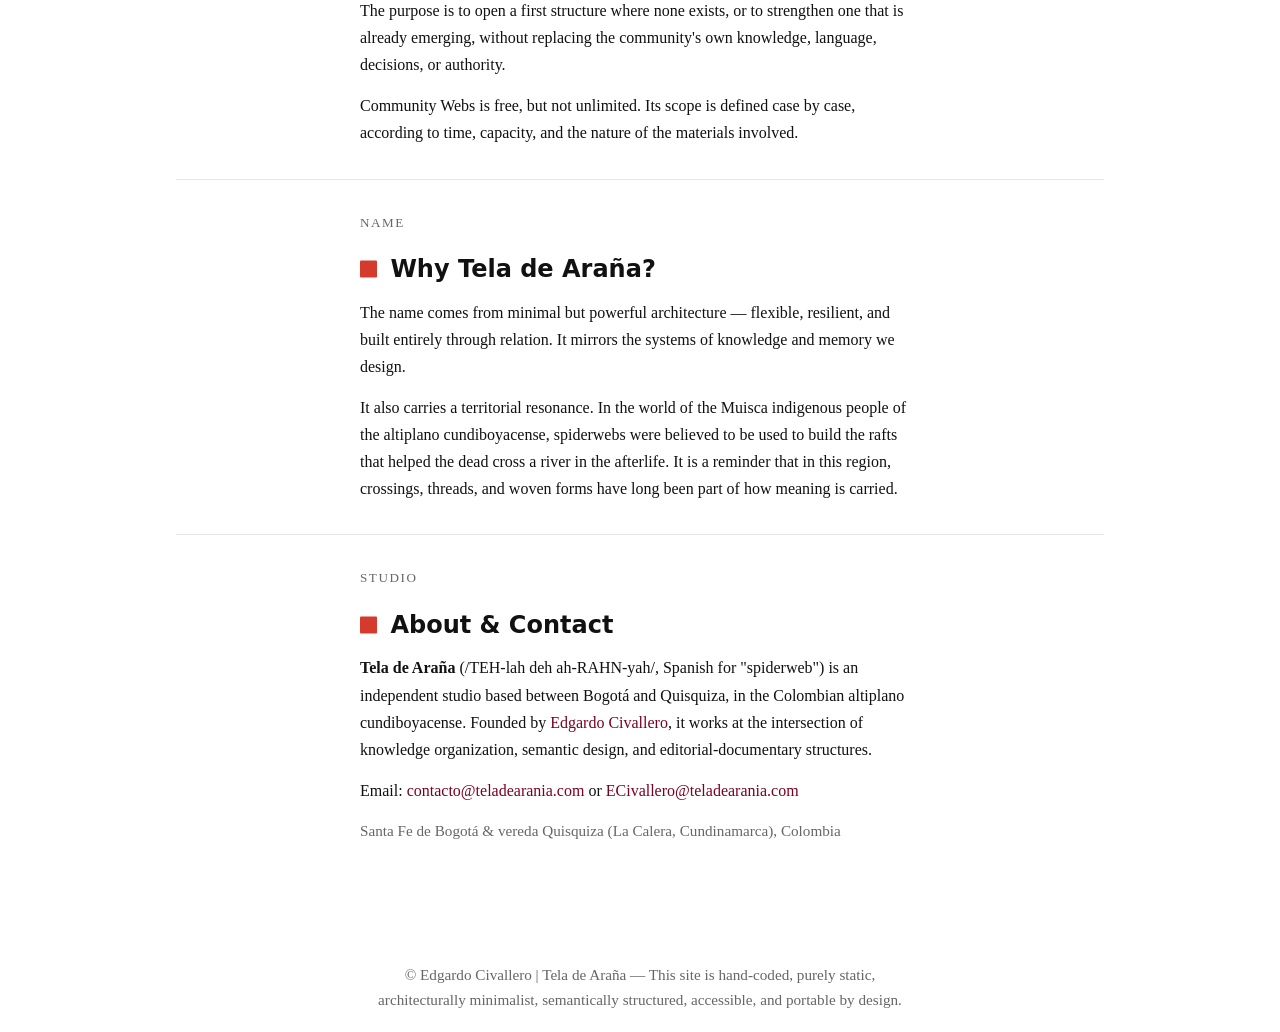
==== commit 088e052f: "Add files via upload" ====
--- a/english.html
+++ b/english.html
@@ -90,19 +90,19 @@
 </article>
 
 <article class="motion-item">
-<time datetime="2026-07-08">July 2026</time>
-<p class="motion-type">Signs</p>
-<h3>First public cards available</h3>
-<p>
-The first visual notes on archives, documentation, memory systems, and structural fragility are now available in English, Spanish, and Portuguese.</p>
-</article>
-
-<article class="motion-item">
-<time datetime="2026-07-15">July 2026</time>
+<time datetime="2026-08-01">August 2026</time>
 <p class="motion-type">Method</p>
 <h3>Structural Diagnosis defined</h3>
 <p>
 The first paid entry point is a diagnostic process focused on materials, risks, existing structures, and possible forms of intervention.</p>
+</article>
+
+<article class="motion-item">
+<time datetime="2026-09-01">September 2026</time>
+<p class="motion-type">Signs</p>
+<h3>Public cards continued</h3>
+<p>
+Visual notes on archives, documentation, memory systems, and structural fragility continue to be published, available in English, Spanish, and Portuguese.</p>
 </article>
 </div>
 </div>
@@ -171,20 +171,20 @@
 <div class="signs-gallery-list" aria-label="Visual Signs cards">
 
 <article class="signs-card">
-<a href="img/signs001.png" target="_blank" rel="noopener noreferrer">
-<img src="img/signs001.png" alt="SIGN 001: A folder structure is not a memory system. Files can remain. The logic can disappear.">
+<a href="img/signs005.png" target="_blank" rel="noopener noreferrer">
+<img src="img/signs005.png">
 </a>
 </article>
 
 <article class="signs-card">
-<a href="img/signs002.png" target="_blank" rel="noopener noreferrer">
-<img src="img/signs002.png" alt="SIGN 002: Digitization should not begin with the scanner. A digital copy can preserve an image of disorder.">
+<a href="img/signs006.png" target="_blank" rel="noopener noreferrer">
+<img src="img/signs006.png">
 </a>
 </article>
 
 <article class="signs-card">
-<a href="img/signs003.png" target="_blank" rel="noopener noreferrer">
-<img src="img/signs003.png" alt="SIGN 003: If one person holds the system, the system is fragile. Knowledge kept only in one head is a risk.">
+<a href="img/signs007.png" target="_blank" rel="noopener noreferrer">
+<img src="img/signs007.png">
 </a>
 </article>
 </div>
